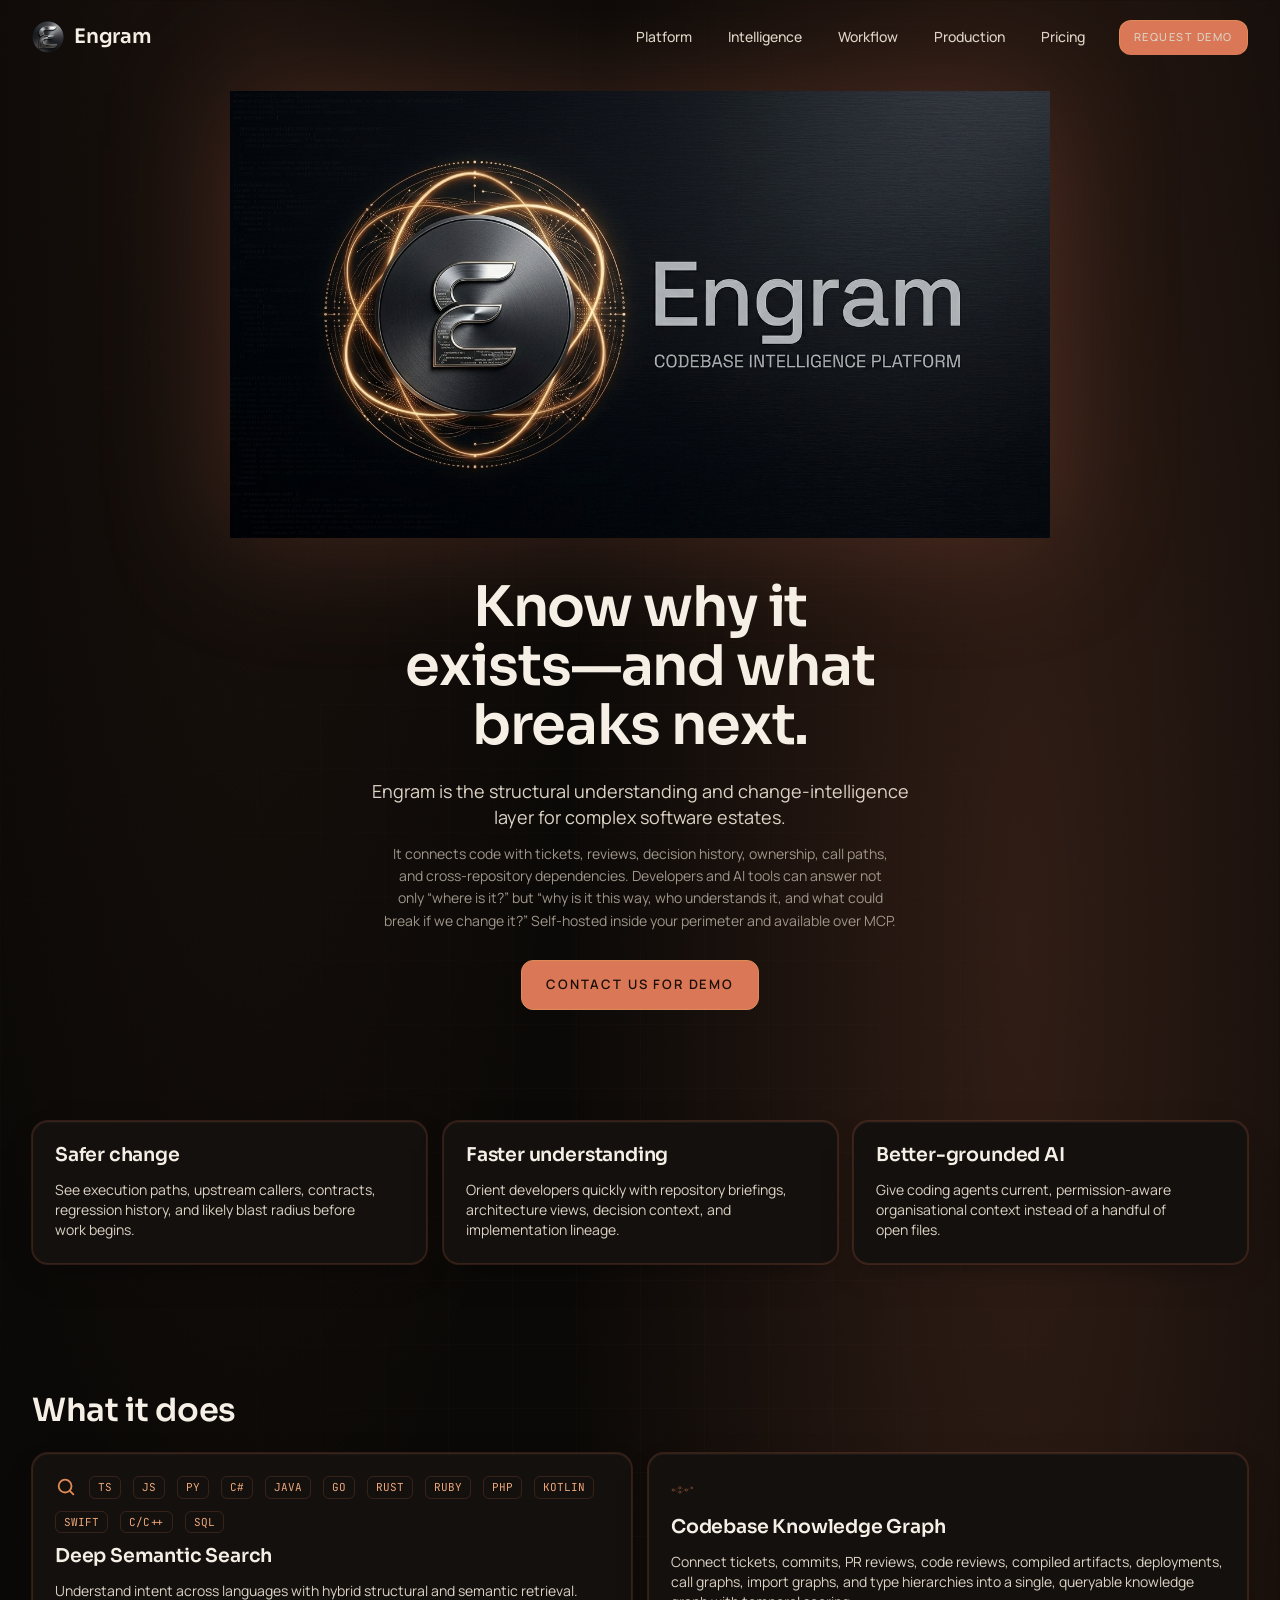
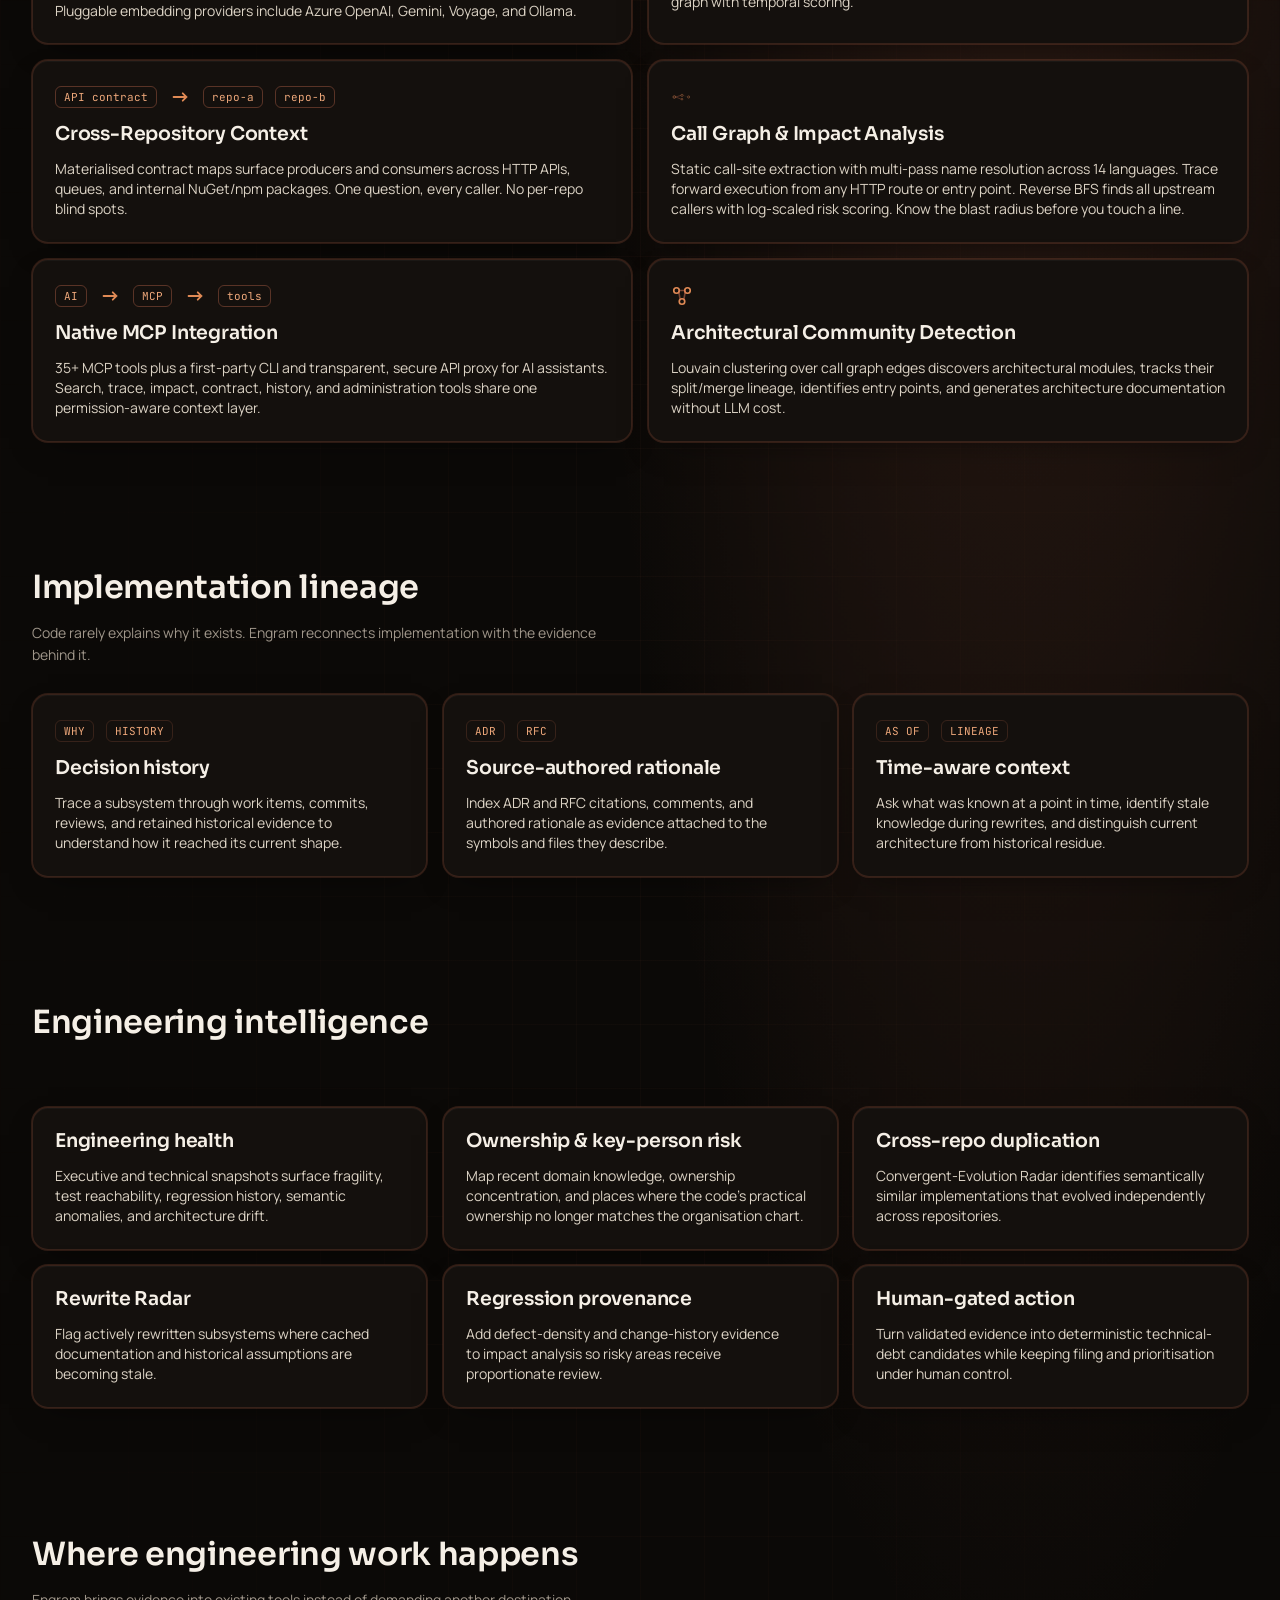
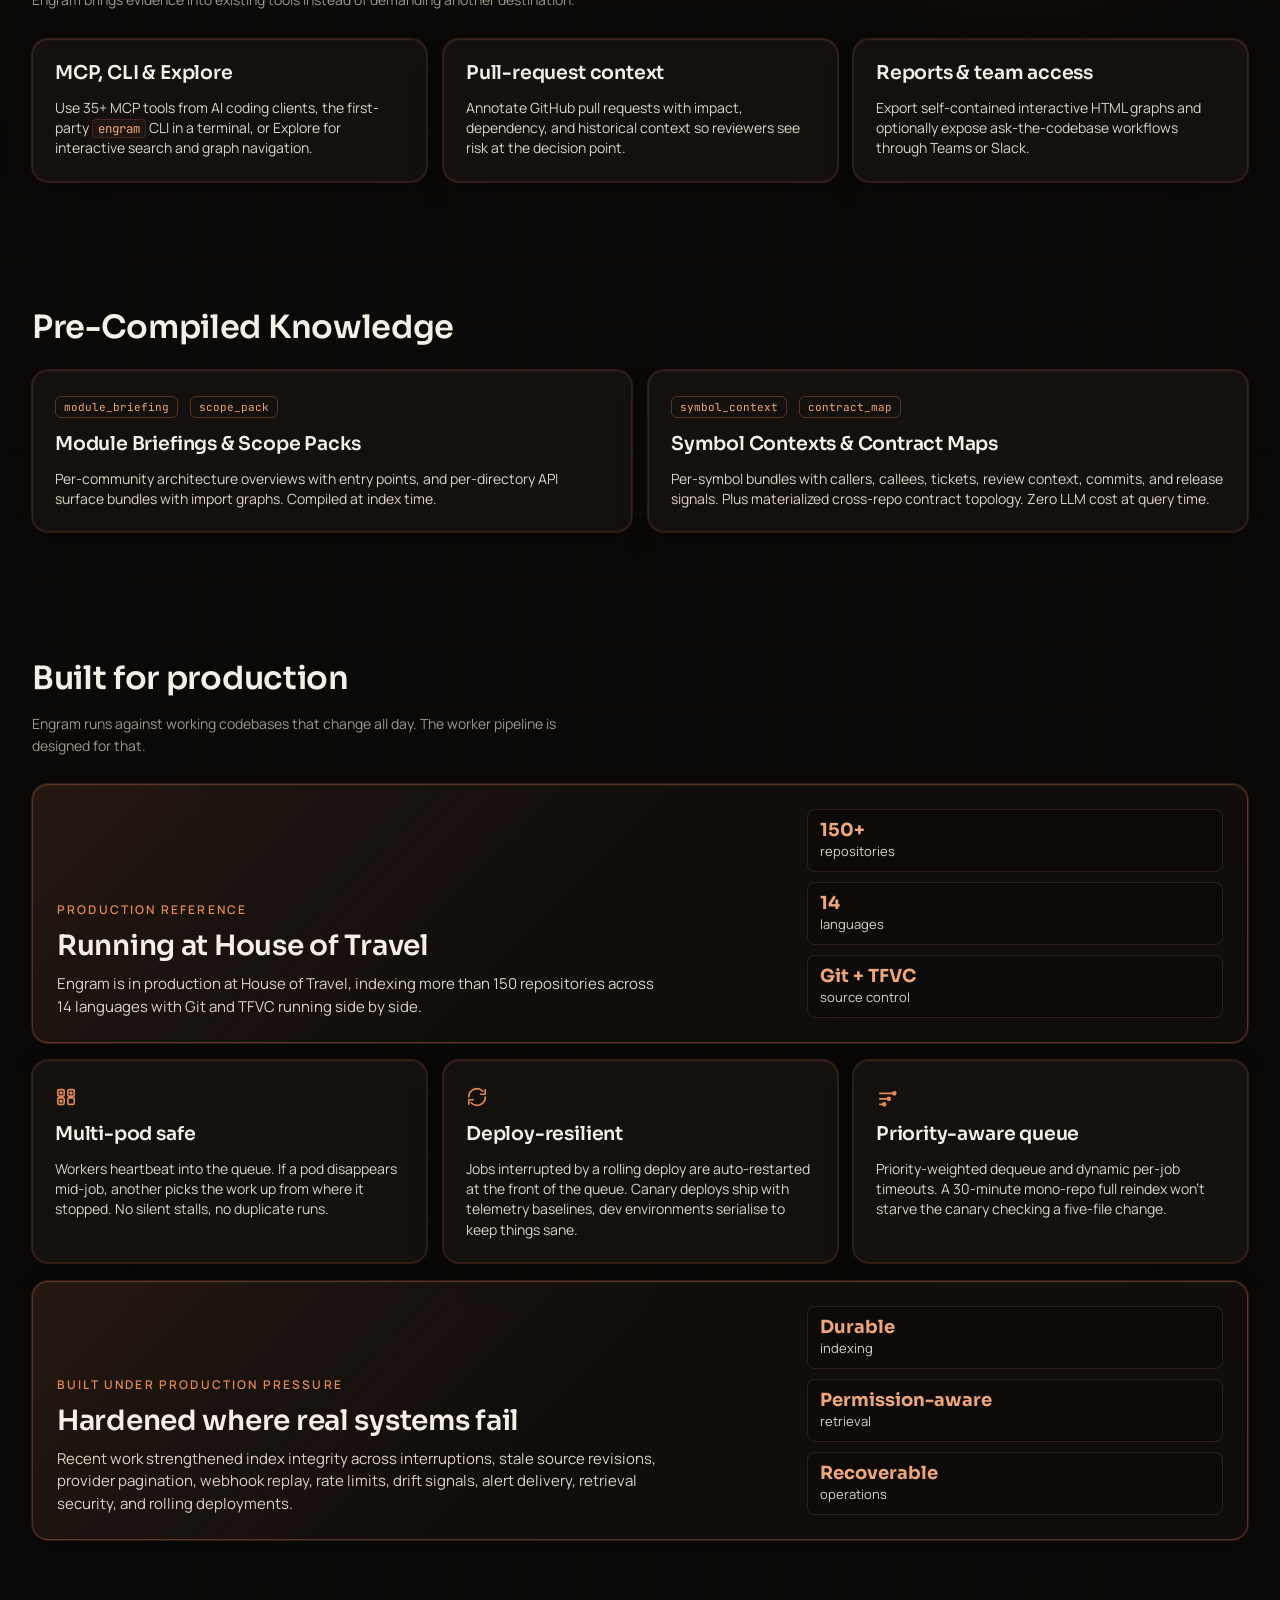
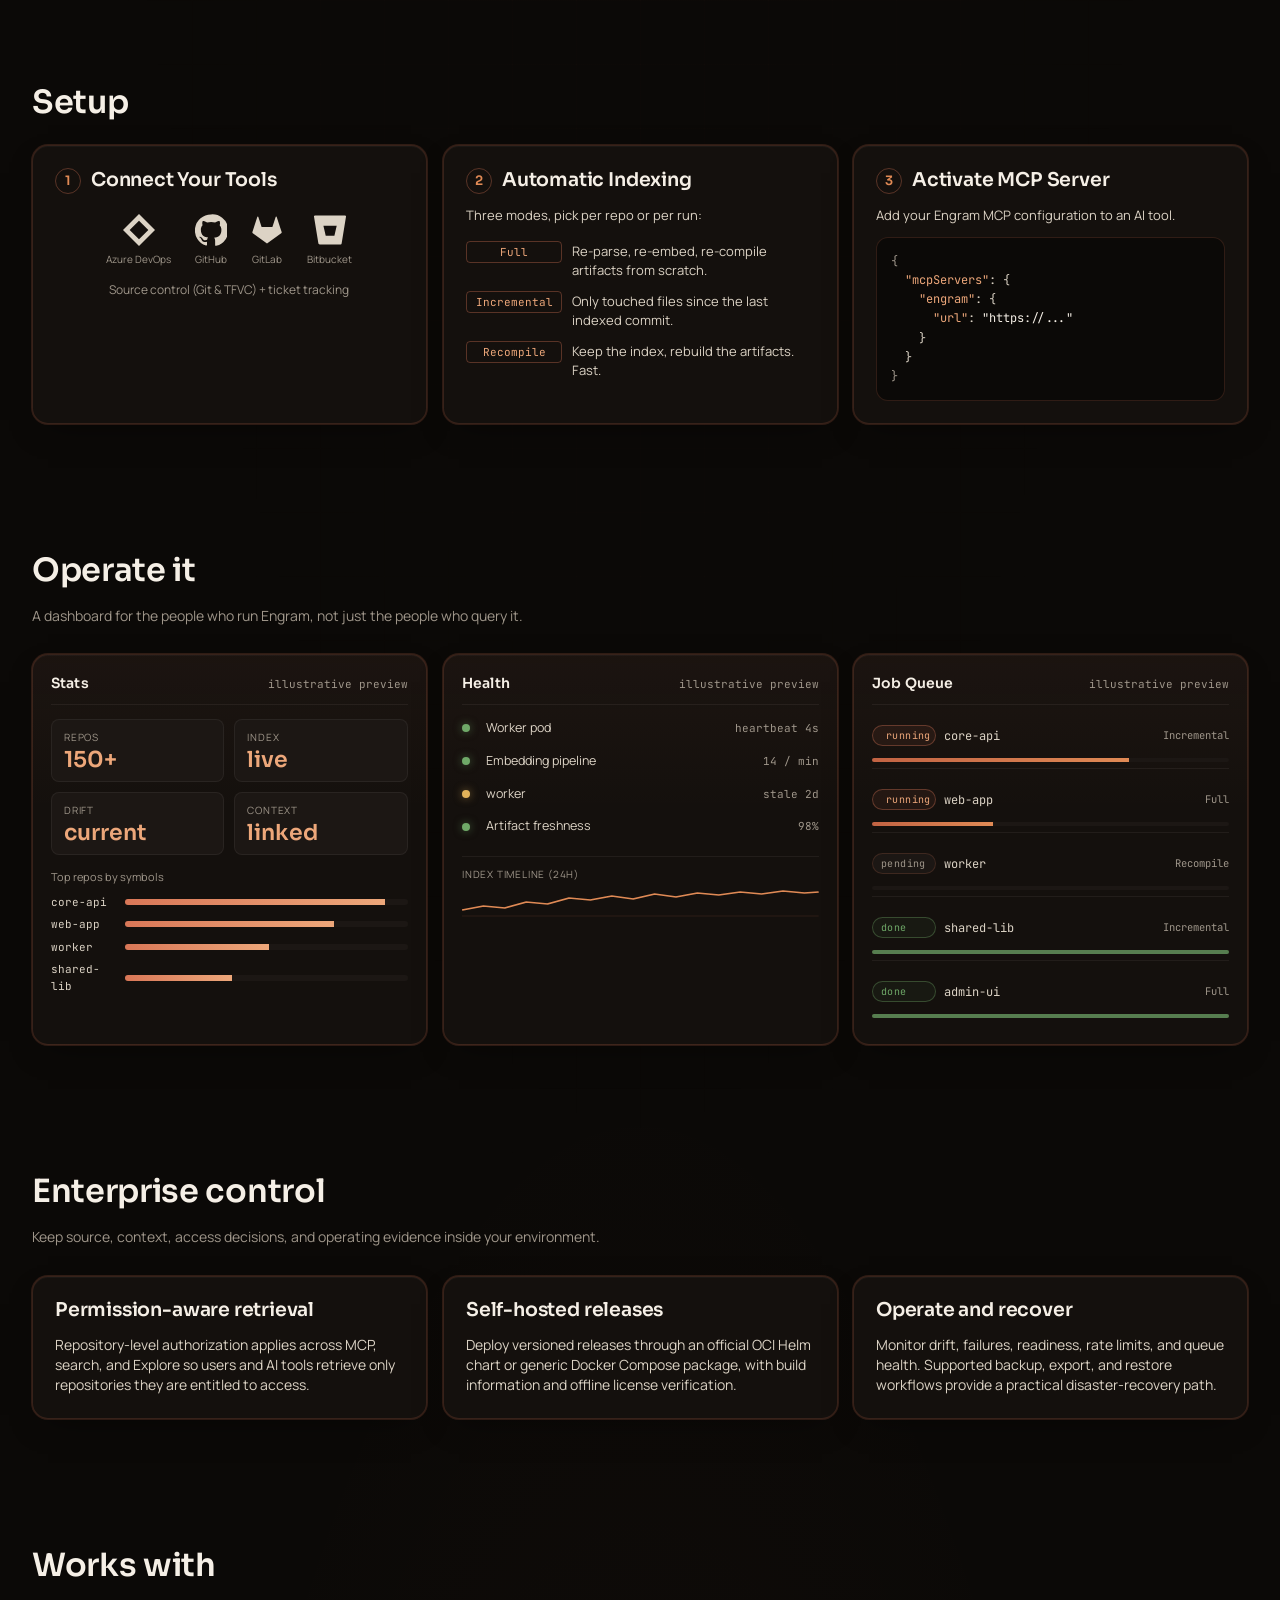
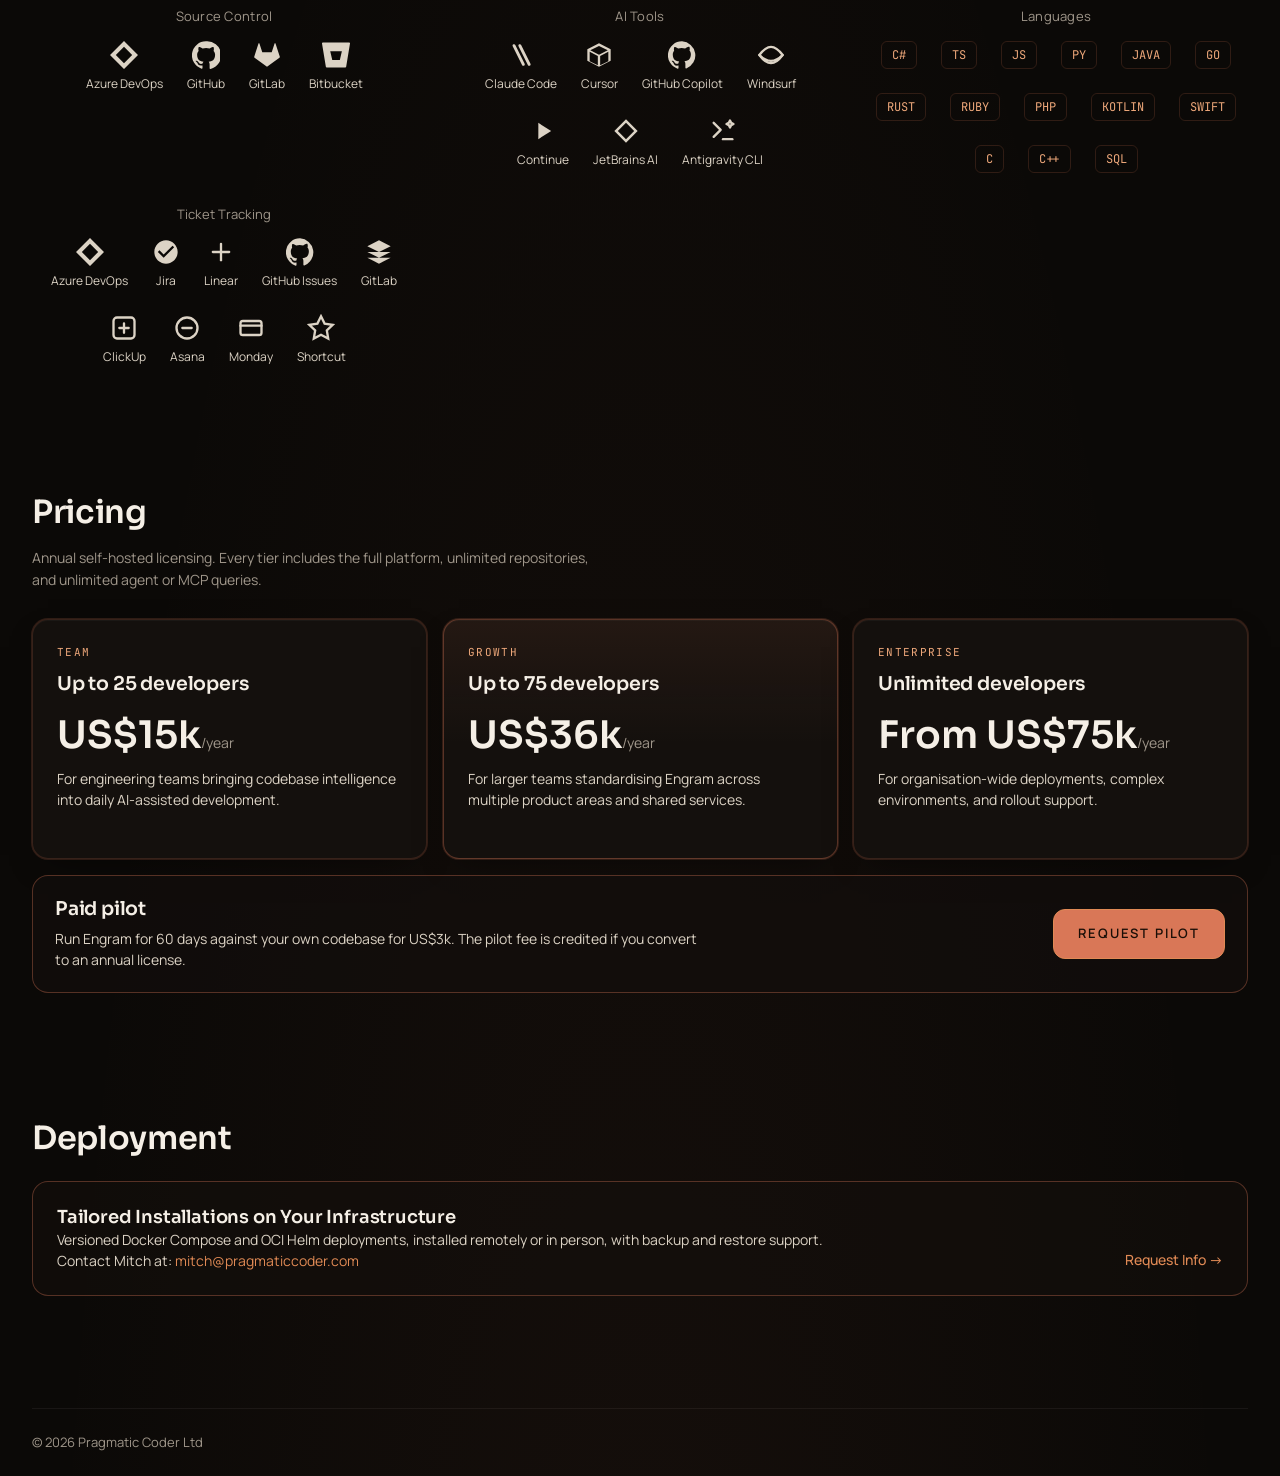
==== index.html @ e073bd6c "feat: refresh Engram positioning and capabilities" ====
<!doctype html>
<html lang="en">
<head>
<meta charset="utf-8"/>
<meta name="viewport" content="width=device-width,initial-scale=1"/>
<title>Engram: Codebase Intelligence Platform</title>
<meta name="description" content="Codebase intelligence and change intelligence for complex software estates. Trace execution, map cross-repo dependencies, recover decision context, and understand blast radius before code changes. Self-hosted and available to AI tools over MCP."/>
<meta name="theme-color" content="#0B0907"/>
<link rel="canonical" href="https://engram.pragmaticcoder.com/"/>
<link rel="icon" type="image/png" href="assets/logo-mark.png"/>
<link rel="apple-touch-icon" href="assets/logo-mark.png"/>

<!-- Open Graph -->
<meta property="og:type" content="website"/>
<meta property="og:url" content="https://engram.pragmaticcoder.com/"/>
<meta property="og:title" content="Engram: Codebase Intelligence Platform"/>
<meta property="og:description" content="Structural understanding and change intelligence across code, tickets, reviews, decisions, ownership, and dependencies. Self-hosted and available to AI tools over MCP."/>
<meta property="og:image" content="assets/og-image.png"/>
<meta property="og:image:width" content="1200"/>
<meta property="og:image:height" content="630"/>

<!-- Twitter -->
<meta name="twitter:card" content="summary_large_image"/>
<meta name="twitter:title" content="Engram: Codebase Intelligence Platform"/>
<meta name="twitter:description" content="Know why software exists—and what could break when it changes. Self-hosted codebase and change intelligence via MCP."/>
<meta name="twitter:image" content="assets/og-image.png"/>

<!-- Fonts -->
<link rel="preconnect" href="https://fonts.googleapis.com"/>
<link rel="preconnect" href="https://fonts.gstatic.com" crossorigin/>
<link href="https://fonts.googleapis.com/css2?family=Sora:wght@400;500;600;700&family=Manrope:wght@400;500;600;700&family=JetBrains+Mono:wght@400;500&display=swap" rel="stylesheet"/>

<link rel="stylesheet" href="styles.css"/>

<!-- Structured data -->
<script type="application/ld+json">
{
  "@context": "https://schema.org",
  "@type": "SoftwareApplication",
  "name": "Engram",
  "applicationCategory": "DeveloperApplication",
  "operatingSystem": "Cross-platform",
  "description": "Codebase intelligence and change intelligence for complex software estates. Connects code with tickets, reviews, decisions, ownership, and dependencies so teams can understand why software exists and what could break when it changes.",
  "url": "https://engram.pragmaticcoder.com/",
  "publisher": {
    "@type": "Organization",
    "name": "Pragmatic Coder Ltd",
    "email": "mitch@pragmaticcoder.com"
  },
  "offers": {
    "@type": "AggregateOffer",
    "priceCurrency": "USD",
    "lowPrice": "15000",
    "highPrice": "75000",
    "offerCount": "3",
    "availability": "https://schema.org/InStock"
  }
}
</script>
</head>
<body>

<a href="#main" class="skip">Skip to main content</a>

<div class="page">
  <div class="bg-atmos" aria-hidden="true"></div>

  <div class="container">

    <!-- ── Nav ─────────────────────────────────────────────────────── -->
    <header>
      <nav class="nav" aria-label="Primary">
        <a href="/" class="nav-logo" aria-label="Engram home">
          <img src="assets/logo-mark.png" alt=""/>
          <span>Engram</span>
        </a>
        <button class="nav-toggle" type="button" aria-label="Toggle navigation" aria-expanded="false" aria-controls="nav-links">
          <svg width="20" height="20" viewBox="0 0 24 24" fill="none" stroke="currentColor" stroke-width="2" stroke-linecap="round"><line x1="3" y1="6" x2="21" y2="6"/><line x1="3" y1="12" x2="21" y2="12"/><line x1="3" y1="18" x2="21" y2="18"/></svg>
        </button>
        <div class="nav-links" id="nav-links">
          <a href="#features">Platform</a>
          <a href="#intelligence">Intelligence</a>
          <a href="#workflow">Workflow</a>
          <a href="#reliability">Production</a>
          <a href="#pricing">Pricing</a>
          <a href="demo.html" class="btn btn-primary" style="padding:8px 14px;font-size:11px;">Request demo</a>
        </div>
      </nav>
    </header>

    <main id="main">

      <!-- ── Hero ──────────────────────────────────────────────────── -->
      <section class="hero hero-stacked">
        <figure class="hero-lockup reveal" aria-label="Engram: Codebase Intelligence Platform">
          <img src="assets/logo-hero.png" alt="Engram: Codebase Intelligence Platform"/>
        </figure>
        <div class="hero-copy reveal">
          <h1>Know why it exists—and what breaks next.</h1>
          <p class="hero-lede">Engram is the structural understanding and change-intelligence layer for complex software estates.</p>
          <p class="hero-sub">It connects code with tickets, reviews, decision history, ownership, call paths, and cross-repository dependencies. Developers and AI tools can answer not only “where is it?” but “why is it this way, who understands it, and what could break if we change it?” Self-hosted inside your perimeter and available over MCP.</p>
          <div class="hero-actions">
            <a class="btn btn-primary" href="demo.html">Contact us for demo</a>
          </div>
        </div>
      </section>

      <section class="section section-tight" aria-label="Engram outcomes">
        <div class="grid-3">
          <article class="card reveal"><h3>Safer change</h3><p>See execution paths, upstream callers, contracts, regression history, and likely blast radius before work begins.</p></article>
          <article class="card reveal"><h3>Faster understanding</h3><p>Orient developers quickly with repository briefings, architecture views, decision context, and implementation lineage.</p></article>
          <article class="card reveal"><h3>Better-grounded AI</h3><p>Give coding agents current, permission-aware organisational context instead of a handful of open files.</p></article>
        </div>
      </section>

      <!-- ── Features ──────────────────────────────────────────────── -->
      <section class="section" id="features" aria-labelledby="features-h">
        <h2 id="features-h" class="section-h reveal">What it does</h2>
        <div class="grid-2">

          <article class="card reveal">
            <div class="card-icons" aria-hidden="true">
              <svg viewBox="0 0 24 24" fill="none" stroke="currentColor" stroke-width="2" stroke-linecap="round" stroke-linejoin="round" aria-hidden="true"><circle cx="11" cy="11" r="7"/><path d="m20 20-3.5-3.5"/></svg>
              <span class="tag">TS</span><span class="tag">JS</span><span class="tag">PY</span><span class="tag">C#</span><span class="tag">JAVA</span><span class="tag">GO</span><span class="tag">RUST</span><span class="tag">RUBY</span><span class="tag">PHP</span><span class="tag">KOTLIN</span><span class="tag">SWIFT</span><span class="tag">C/C++</span><span class="tag">SQL</span>
            </div>
            <h3>Deep Semantic Search</h3>
            <p>Understand intent across languages with hybrid structural and semantic retrieval. Pluggable embedding providers include Azure OpenAI, Gemini, Voyage, and Ollama.</p>
          </article>

          <article class="card reveal">
            <div class="card-icons" aria-hidden="true">
              <svg viewBox="0 0 80 28" fill="none" width="80" height="28">
                <circle cx="8" cy="14" r="4" stroke="currentColor" stroke-width="1.4"/>
                <circle cx="32" cy="6" r="4" stroke="currentColor" stroke-width="1.4"/>
                <circle cx="32" cy="22" r="4" stroke="currentColor" stroke-width="1.4"/>
                <circle cx="56" cy="14" r="4" stroke="currentColor" stroke-width="1.4"/>
                <circle cx="76" cy="6" r="3" stroke="currentColor" stroke-width="1.4"/>
                <line x1="12" y1="14" x2="28" y2="6" stroke="rgba(217,119,87,0.5)"/>
                <line x1="12" y1="14" x2="28" y2="22" stroke="rgba(217,119,87,0.5)"/>
                <line x1="36" y1="6" x2="52" y2="14" stroke="rgba(217,119,87,0.5)"/>
                <line x1="36" y1="22" x2="52" y2="14" stroke="rgba(217,119,87,0.5)"/>
                <line x1="60" y1="14" x2="73" y2="6" stroke="rgba(217,119,87,0.5)"/>
              </svg>
            </div>
            <h3>Codebase Knowledge Graph</h3>
            <p>Connect tickets, commits, PR reviews, code reviews, compiled artifacts, deployments, call graphs, import graphs, and type hierarchies into a single, queryable knowledge graph with temporal scoring.</p>
          </article>

          <article class="card reveal">
            <div class="card-icons" aria-hidden="true">
              <span class="tag" style="border-color: var(--line-firm);">API contract</span>
              <svg viewBox="0 0 24 24" width="16" height="16" fill="none" stroke="currentColor" stroke-width="2" stroke-linecap="round"><path d="M5 12h14m-4-4 4 4-4 4"/></svg>
              <span class="tag" style="border-color: var(--line-firm);">repo-a</span>
              <span class="tag" style="border-color: var(--line-firm);">repo-b</span>
            </div>
            <h3>Cross-Repository Context</h3>
            <p>Materialised contract maps surface producers and consumers across HTTP APIs, queues, and internal NuGet/npm packages. One question, every caller. No per-repo blind spots.</p>
          </article>

          <article class="card reveal">
            <div class="card-icons" aria-hidden="true">
              <svg viewBox="0 0 80 28" fill="none" width="80" height="28">
                <circle cx="12" cy="14" r="5" stroke="currentColor" stroke-width="1.4" fill="rgba(217,119,87,0.15)"/>
                <circle cx="40" cy="8" r="4" stroke="currentColor" stroke-width="1.4"/>
                <circle cx="40" cy="22" r="3" stroke="currentColor" stroke-width="1.4"/>
                <circle cx="64" cy="14" r="4" stroke="currentColor" stroke-width="1.4"/>
                <line x1="17" y1="14" x2="36" y2="8" stroke="rgba(217,119,87,0.7)" stroke-width="1.6"/>
                <line x1="17" y1="14" x2="37" y2="22" stroke="rgba(217,119,87,0.7)" stroke-width="1.6"/>
                <line x1="44" y1="8" x2="60" y2="14" stroke="rgba(217,119,87,0.3)"/>
              </svg>
            </div>
            <h3>Call Graph &amp; Impact Analysis</h3>
            <p>Static call-site extraction with multi-pass name resolution across 14 languages. Trace forward execution from any HTTP route or entry point. Reverse BFS finds all upstream callers with log-scaled risk scoring. Know the blast radius before you touch a line.</p>
          </article>

          <article class="card reveal">
            <div class="card-icons" aria-hidden="true">
              <span class="tag" style="border-color: var(--line-firm);">AI</span>
              <svg viewBox="0 0 24 24" width="16" height="16" fill="none" stroke="currentColor" stroke-width="2" stroke-linecap="round"><path d="M5 12h14m-4-4 4 4-4 4"/></svg>
              <span class="tag" style="border-color: var(--line-firm);">MCP</span>
              <svg viewBox="0 0 24 24" width="16" height="16" fill="none" stroke="currentColor" stroke-width="2" stroke-linecap="round"><path d="M5 12h14m-4-4 4 4-4 4"/></svg>
              <span class="tag" style="border-color: var(--line-firm);">tools</span>
            </div>
            <h3>Native MCP Integration</h3>
            <p>35+ MCP tools plus a first-party CLI and transparent, secure API proxy for AI assistants. Search, trace, impact, contract, history, and administration tools share one permission-aware context layer.</p>
          </article>

          <article class="card reveal">
            <div class="card-icons" aria-hidden="true">
              <svg viewBox="0 0 24 24" fill="none" stroke="currentColor" stroke-width="1.8" stroke-linecap="round" stroke-linejoin="round" aria-hidden="true"><circle cx="6" cy="6" r="3"/><circle cx="18" cy="6" r="3"/><circle cx="12" cy="18" r="3"/><line x1="8.5" y1="7.5" x2="10" y2="16" stroke="rgba(217,119,87,0.5)"/><line x1="15.5" y1="7.5" x2="14" y2="16" stroke="rgba(217,119,87,0.5)"/><line x1="9" y1="6" x2="15" y2="6" stroke="rgba(217,119,87,0.5)"/></svg>
            </div>
            <h3>Architectural Community Detection</h3>
            <p>Louvain clustering over call graph edges discovers architectural modules, tracks their split/merge lineage, identifies entry points, and generates architecture documentation without LLM cost.</p>
          </article>

        </div>
      </section>

      <!-- ── Implementation lineage ─────────────────────────────────── -->
      <section class="section" id="lineage" aria-labelledby="lineage-h">
        <h2 id="lineage-h" class="section-h reveal">Implementation lineage</h2>
        <p class="section-sub reveal">Code rarely explains why it exists. Engram reconnects implementation with the evidence behind it.</p>
        <div class="grid-3">
          <article class="card reveal">
            <div class="card-icons" aria-hidden="true"><span class="tag">WHY</span><span class="tag">HISTORY</span></div>
            <h3>Decision history</h3>
            <p>Trace a subsystem through work items, commits, reviews, and retained historical evidence to understand how it reached its current shape.</p>
          </article>
          <article class="card reveal">
            <div class="card-icons" aria-hidden="true"><span class="tag">ADR</span><span class="tag">RFC</span></div>
            <h3>Source-authored rationale</h3>
            <p>Index ADR and RFC citations, comments, and authored rationale as evidence attached to the symbols and files they describe.</p>
          </article>
          <article class="card reveal">
            <div class="card-icons" aria-hidden="true"><span class="tag">AS OF</span><span class="tag">LINEAGE</span></div>
            <h3>Time-aware context</h3>
            <p>Ask what was known at a point in time, identify stale knowledge during rewrites, and distinguish current architecture from historical residue.</p>
          </article>
        </div>
      </section>

      <!-- ── Engineering intelligence ──────────────────────────────── -->
      <section class="section" id="intelligence" aria-labelledby="intelligence-h">
        <h2 id="intelligence-h" class="section-h reveal">Engineering intelligence</h2>
        <p class="section-sub reveal">Explainable signals for leaders and engineers—not another opaque code-quality score.</p>
        <div class="grid-3">
          <article class="card reveal"><h3>Engineering health</h3><p>Executive and technical snapshots surface fragility, test reachability, regression history, semantic anomalies, and architecture drift.</p></article>
          <article class="card reveal"><h3>Ownership &amp; key-person risk</h3><p>Map recent domain knowledge, ownership concentration, and places where the code's practical ownership no longer matches the organisation chart.</p></article>
          <article class="card reveal"><h3>Cross-repo duplication</h3><p>Convergent-Evolution Radar identifies semantically similar implementations that evolved independently across repositories.</p></article>
          <article class="card reveal"><h3>Rewrite Radar</h3><p>Flag actively rewritten subsystems where cached documentation and historical assumptions are becoming stale.</p></article>
          <article class="card reveal"><h3>Regression provenance</h3><p>Add defect-density and change-history evidence to impact analysis so risky areas receive proportionate review.</p></article>
          <article class="card reveal"><h3>Human-gated action</h3><p>Turn validated evidence into deterministic technical-debt candidates while keeping filing and prioritisation under human control.</p></article>
        </div>
      </section>

      <!-- ── Workflow ──────────────────────────────────────────────── -->
      <section class="section" id="workflow" aria-labelledby="workflow-h">
        <h2 id="workflow-h" class="section-h reveal">Where engineering work happens</h2>
        <p class="section-sub reveal">Engram brings evidence into existing tools instead of demanding another destination.</p>
        <div class="grid-3">
          <article class="card reveal"><h3>MCP, CLI &amp; Explore</h3><p>Use 35+ MCP tools from AI coding clients, the first-party <span class="mono-inline">engram</span> CLI in a terminal, or Explore for interactive search and graph navigation.</p></article>
          <article class="card reveal"><h3>Pull-request context</h3><p>Annotate GitHub pull requests with impact, dependency, and historical context so reviewers see risk at the decision point.</p></article>
          <article class="card reveal"><h3>Reports &amp; team access</h3><p>Export self-contained interactive HTML graphs and optionally expose ask-the-codebase workflows through Teams or Slack.</p></article>
        </div>
      </section>

      <!-- ── Knowledge Artifacts ──────────────────────────────────────── -->
      <section class="section" aria-labelledby="artifacts-h">
        <h2 id="artifacts-h" class="section-h reveal">Pre-Compiled Knowledge</h2>
        <div class="grid-2">

          <article class="card reveal">
            <div class="card-icons" aria-hidden="true">
              <span class="tag" style="border-color: var(--line-firm);">module_briefing</span>
              <span class="tag" style="border-color: var(--line-firm);">scope_pack</span>
            </div>
            <h3>Module Briefings &amp; Scope Packs</h3>
            <p>Per-community architecture overviews with entry points, and per-directory API surface bundles with import graphs. Compiled at index time.</p>
          </article>

          <article class="card reveal">
            <div class="card-icons" aria-hidden="true">
              <span class="tag" style="border-color: var(--line-firm);">symbol_context</span>
              <span class="tag" style="border-color: var(--line-firm);">contract_map</span>
            </div>
            <h3>Symbol Contexts &amp; Contract Maps</h3>
            <p>Per-symbol bundles with callers, callees, tickets, review context, commits, and release signals. Plus materialized cross-repo contract topology. Zero LLM cost at query time.</p>
          </article>

        </div>
      </section>

      <!-- ── Built for production ─────────────────────────────────────── -->
      <section class="section" id="reliability" aria-labelledby="reliability-h">
        <h2 id="reliability-h" class="section-h reveal">Built for production</h2>
        <p class="section-sub reveal">Engram runs against working codebases that change all day. The worker pipeline is designed for that.</p>
        <div class="proof-block reveal">
          <div>
            <span class="eyebrow">Production reference</span>
            <h3>Running at House of Travel</h3>
            <p>Engram is in production at House of Travel, indexing more than 150 repositories across 14 languages with Git and TFVC running side by side.</p>
          </div>
          <div class="proof-stats">
            <span><strong>150+</strong> repositories</span>
            <span><strong>14</strong> languages</span>
            <span><strong>Git + TFVC</strong> source control</span>
          </div>
        </div>
        <div class="grid-3">

          <article class="card reveal">
            <div class="card-icons" aria-hidden="true">
              <svg viewBox="0 0 24 24" fill="none" stroke="currentColor" stroke-width="1.8" stroke-linecap="round" stroke-linejoin="round"><rect x="3" y="4" width="7" height="7" rx="1.5"/><rect x="14" y="4" width="7" height="7" rx="1.5"/><rect x="3" y="13" width="7" height="7" rx="1.5"/><rect x="14" y="13" width="7" height="7" rx="1.5"/><circle cx="6.5" cy="7.5" r="1" fill="currentColor"/><circle cx="17.5" cy="7.5" r="1" fill="currentColor"/><circle cx="6.5" cy="16.5" r="1" fill="currentColor"/></svg>
            </div>
            <h3>Multi-pod safe</h3>
            <p>Workers heartbeat into the queue. If a pod disappears mid-job, another picks the work up from where it stopped. No silent stalls, no duplicate runs.</p>
          </article>

          <article class="card reveal">
            <div class="card-icons" aria-hidden="true">
              <svg viewBox="0 0 24 24" fill="none" stroke="currentColor" stroke-width="1.8" stroke-linecap="round" stroke-linejoin="round"><path d="M3 12a9 9 0 0 1 15.5-6.3"/><path d="M21 4v5h-5"/><path d="M21 12a9 9 0 0 1-15.5 6.3"/><path d="M3 20v-5h5"/></svg>
            </div>
            <h3>Deploy-resilient</h3>
            <p>Jobs interrupted by a rolling deploy are auto-restarted at the front of the queue. Canary deploys ship with telemetry baselines, dev environments serialise to keep things sane.</p>
          </article>

          <article class="card reveal">
            <div class="card-icons" aria-hidden="true">
              <svg viewBox="0 0 24 24" fill="none" stroke="currentColor" stroke-width="1.8" stroke-linecap="round" stroke-linejoin="round"><line x1="4" y1="8" x2="20" y2="8"/><line x1="4" y1="14" x2="14" y2="14"/><line x1="4" y1="20" x2="9" y2="20"/><circle cx="20" cy="8" r="1.6" fill="currentColor"/><circle cx="14" cy="14" r="1.6" fill="currentColor"/><circle cx="9" cy="20" r="1.6" fill="currentColor"/></svg>
            </div>
            <h3>Priority-aware queue</h3>
            <p>Priority-weighted dequeue and dynamic per-job timeouts. A 30-minute mono-repo full reindex won't starve the canary checking a five-file change.</p>
          </article>

        </div>
        <div class="proof-block reveal" style="margin-top:18px;">
          <div>
            <span class="eyebrow">Built under production pressure</span>
            <h3>Hardened where real systems fail</h3>
            <p>Recent work strengthened index integrity across interruptions, stale source revisions, provider pagination, webhook replay, rate limits, drift signals, alert delivery, retrieval security, and rolling deployments.</p>
          </div>
          <div class="proof-stats">
            <span><strong>Durable</strong> indexing</span>
            <span><strong>Permission-aware</strong> retrieval</span>
            <span><strong>Recoverable</strong> operations</span>
          </div>
        </div>
      </section>

      <!-- ── Setup ─────────────────────────────────────────────────── -->
      <section class="section" id="setup" aria-labelledby="setup-h">
        <h2 id="setup-h" class="section-h reveal">Setup</h2>
        <div class="grid-3">

          <article class="card reveal">
            <div class="step-head"><span class="step-num">1</span><h3>Connect Your Tools</h3></div>
            <div style="display:flex;flex-direction:column;align-items:center;gap:14px;padding:8px 0;">
              <div style="display:flex;gap:24px;align-items:center;flex-wrap:wrap;justify-content:center;">
                <div style="display:flex;flex-direction:column;align-items:center;gap:6px;">
                  <svg viewBox="0 0 24 24" width="32" height="32" fill="currentColor" aria-hidden="true" style="color:var(--fg-1)"><path d="M0 12 12 0l12 12-12 12L0 12zm12-7L5 12l7 7 7-7-7-7z"/></svg>
                  <span style="font-size:10px;color:var(--fg-2);">Azure DevOps</span>
                </div>
                <div style="display:flex;flex-direction:column;align-items:center;gap:6px;">
                  <svg viewBox="0 0 24 24" width="32" height="32" fill="currentColor" aria-hidden="true" style="color:var(--fg-1)"><path d="M12 .3a12 12 0 0 0-3.8 23.4c.6.1.8-.3.8-.6v-2.2c-3.3.7-4-1.4-4-1.4-.6-1.4-1.4-1.8-1.4-1.8-1.1-.7.1-.7.1-.7 1.2.1 1.9 1.3 1.9 1.3 1 1.9 2.8 1.3 3.5 1 .1-.8.4-1.3.8-1.6-2.7-.3-5.5-1.3-5.5-6 0-1.3.5-2.4 1.3-3.2-.1-.4-.6-1.6.1-3.3 0 0 1-.3 3.3 1.2a11.5 11.5 0 0 1 6 0c2.3-1.5 3.3-1.2 3.3-1.2.7 1.7.2 2.9.1 3.3.8.8 1.3 2 1.3 3.3 0 4.7-2.8 5.7-5.5 6 .4.4.8 1.1.8 2.2v3.3c0 .3.2.7.8.6A12 12 0 0 0 12 .3"/></svg>
                  <span style="font-size:10px;color:var(--fg-2);">GitHub</span>
                </div>
                <div style="display:flex;flex-direction:column;align-items:center;gap:6px;">
                  <svg viewBox="0 0 24 24" width="32" height="32" fill="currentColor" aria-hidden="true" style="color:var(--fg-1)"><path d="M22.65 14.39L12 22.13 1.35 14.39a.84.84 0 0 1-.3-.94l1.22-3.78 2.44-7.51A.42.42 0 0 1 4.82 2a.43.43 0 0 1 .58 0 .42.42 0 0 1 .11.18l2.44 7.49h8.1l2.44-7.51A.42.42 0 0 1 18.6 2a.43.43 0 0 1 .58 0 .42.42 0 0 1 .11.18l2.44 7.51L23 13.45a.84.84 0 0 1-.35.94z"/></svg>
                  <span style="font-size:10px;color:var(--fg-2);">GitLab</span>
                </div>
                <div style="display:flex;flex-direction:column;align-items:center;gap:6px;">
                  <svg viewBox="0 0 24 24" width="32" height="32" fill="currentColor" aria-hidden="true" style="color:var(--fg-1)"><path d="M.778 1.213a.768.768 0 0 0-.768.892l3.263 19.81c.084.5.515.868 1.022.873H19.95a.772.772 0 0 0 .77-.646L23.99 2.104a.768.768 0 0 0-.768-.891H.778zm14.52 15.085H8.79L7.06 8.775h9.97l-1.732 7.523z"/></svg>
                  <span style="font-size:10px;color:var(--fg-2);">Bitbucket</span>
                </div>
              </div>
              <span style="font-size:12px;color:var(--fg-2);">Source control (Git &amp; TFVC) + ticket tracking</span>
            </div>
          </article>

          <article class="card reveal">
            <div class="step-head"><span class="step-num">2</span><h3>Automatic Indexing</h3></div>
            <p style="font-size:13px;">Three modes, pick per repo or per run:</p>
            <ul class="reindex-modes">
              <li><span class="mode-tag">Full</span><span>Re-parse, re-embed, re-compile artifacts from scratch.</span></li>
              <li><span class="mode-tag">Incremental</span><span>Only touched files since the last indexed commit.</span></li>
              <li><span class="mode-tag">Recompile</span><span>Keep the index, rebuild the artifacts. Fast.</span></li>
            </ul>
          </article>

          <article class="card reveal">
            <div class="step-head"><span class="step-num">3</span><h3>Activate MCP Server</h3></div>
            <p style="font-size:13px;">Add your Engram MCP configuration to an AI tool.</p>
            <pre><span style="color:var(--fg-2);">{</span>
  <span style="color:var(--copper-200);">"mcpServers"</span>: {
    <span style="color:var(--copper-200);">"engram"</span>: {
      <span style="color:var(--copper-200);">"url"</span>: <span style="color:var(--fg-0);">"https://..."</span>
    }
  }
<span style="color:var(--fg-2);">}</span></pre>
          </article>

        </div>
      </section>

      <!-- ── Operate it ─────────────────────────────────────────────── -->
      <section class="section" id="operate" aria-labelledby="operate-h">
        <h2 id="operate-h" class="section-h reveal">Operate it</h2>
        <p class="section-sub reveal">A dashboard for the people who run Engram, not just the people who query it.</p>

        <div class="ops-grid">

          <article class="ops-panel reveal" aria-label="Stats panel preview">
            <header class="ops-panel-head">
              <span class="ops-panel-title">Stats</span>
              <span class="ops-panel-meta">illustrative preview</span>
            </header>
            <div class="ops-stat-grid">
              <div class="ops-stat"><span class="ops-stat-label">Repos</span><span class="ops-stat-value">150+</span></div>
              <div class="ops-stat"><span class="ops-stat-label">Index</span><span class="ops-stat-value">live</span></div>
              <div class="ops-stat"><span class="ops-stat-label">Drift</span><span class="ops-stat-value">current</span></div>
              <div class="ops-stat"><span class="ops-stat-label">Context</span><span class="ops-stat-value">linked</span></div>
            </div>
            <div class="ops-bar-group" aria-hidden="true">
              <div class="ops-bar-label">Top repos by symbols</div>
              <div class="ops-bar-row"><span>core-api</span><span class="ops-bar"><span style="width:92%"></span></span></div>
              <div class="ops-bar-row"><span>web-app</span><span class="ops-bar"><span style="width:74%"></span></span></div>
              <div class="ops-bar-row"><span>worker</span><span class="ops-bar"><span style="width:51%"></span></span></div>
              <div class="ops-bar-row"><span>shared-lib</span><span class="ops-bar"><span style="width:38%"></span></span></div>
            </div>
          </article>

          <article class="ops-panel reveal" aria-label="Health panel preview">
            <header class="ops-panel-head">
              <span class="ops-panel-title">Health</span>
              <span class="ops-panel-meta">illustrative preview</span>
            </header>
            <div class="ops-health-row">
              <span class="ops-health-dot ok" aria-hidden="true"></span>
              <span class="ops-health-name">Worker pod</span>
              <span class="ops-health-val">heartbeat 4s</span>
            </div>
            <div class="ops-health-row">
              <span class="ops-health-dot ok" aria-hidden="true"></span>
              <span class="ops-health-name">Embedding pipeline</span>
              <span class="ops-health-val">14 / min</span>
            </div>
            <div class="ops-health-row">
              <span class="ops-health-dot warn" aria-hidden="true"></span>
              <span class="ops-health-name">worker</span>
              <span class="ops-health-val">stale 2d</span>
            </div>
            <div class="ops-health-row">
              <span class="ops-health-dot ok" aria-hidden="true"></span>
              <span class="ops-health-name">Artifact freshness</span>
              <span class="ops-health-val">98%</span>
            </div>
            <div class="ops-timeline" aria-hidden="true">
              <span class="ops-timeline-label">Index timeline (24h)</span>
              <svg viewBox="0 0 200 32" preserveAspectRatio="none" width="100%" height="32">
                <polyline fill="none" stroke="var(--copper-300)" stroke-width="1.4"
                  points="0,22 12,18 24,20 36,14 48,16 60,10 72,12 84,8 96,11 108,6 120,9 132,5 144,7 156,4 168,6 180,3 192,5 200,4"/>
                <line x1="0" y1="28" x2="200" y2="28" stroke="var(--line-soft)" stroke-width="0.5"/>
              </svg>
            </div>
          </article>

          <article class="ops-panel reveal" aria-label="Job Queue panel preview">
            <header class="ops-panel-head">
              <span class="ops-panel-title">Job Queue</span>
              <span class="ops-panel-meta">illustrative preview</span>
            </header>
            <div class="ops-queue-row">
              <span class="ops-pill running"><span class="ops-pill-dot" aria-hidden="true"></span>running</span>
              <span class="ops-queue-repo">core-api</span>
              <span class="ops-queue-mode">Incremental</span>
              <span class="ops-queue-prog"><span style="width:72%"></span></span>
            </div>
            <div class="ops-queue-row">
              <span class="ops-pill running"><span class="ops-pill-dot" aria-hidden="true"></span>running</span>
              <span class="ops-queue-repo">web-app</span>
              <span class="ops-queue-mode">Full</span>
              <span class="ops-queue-prog"><span style="width:34%"></span></span>
            </div>
            <div class="ops-queue-row">
              <span class="ops-pill pending">pending</span>
              <span class="ops-queue-repo">worker</span>
              <span class="ops-queue-mode">Recompile</span>
              <span class="ops-queue-prog"><span style="width:0%"></span></span>
            </div>
            <div class="ops-queue-row">
              <span class="ops-pill done">done</span>
              <span class="ops-queue-repo">shared-lib</span>
              <span class="ops-queue-mode">Incremental</span>
              <span class="ops-queue-prog done"><span style="width:100%"></span></span>
            </div>
            <div class="ops-queue-row">
              <span class="ops-pill done">done</span>
              <span class="ops-queue-repo">admin-ui</span>
              <span class="ops-queue-mode">Full</span>
              <span class="ops-queue-prog done"><span style="width:100%"></span></span>
            </div>
          </article>

        </div>
      </section>

      <!-- ── Enterprise control ────────────────────────────────────── -->
      <section class="section" id="enterprise" aria-labelledby="enterprise-h">
        <h2 id="enterprise-h" class="section-h reveal">Enterprise control</h2>
        <p class="section-sub reveal">Keep source, context, access decisions, and operating evidence inside your environment.</p>
        <div class="grid-3">
          <article class="card reveal">
            <h3>Permission-aware retrieval</h3>
            <p>Repository-level authorization applies across MCP, search, and Explore so users and AI tools retrieve only repositories they are entitled to access.</p>
          </article>
          <article class="card reveal">
            <h3>Self-hosted releases</h3>
            <p>Deploy versioned releases through an official OCI Helm chart or generic Docker Compose package, with build information and offline license verification.</p>
          </article>
          <article class="card reveal">
            <h3>Operate and recover</h3>
            <p>Monitor drift, failures, readiness, rate limits, and queue health. Supported backup, export, and restore workflows provide a practical disaster-recovery path.</p>
          </article>
        </div>
      </section>

      <!-- ── Works with ─────────────────────────────────────────────── -->
      <section class="section" aria-labelledby="works-h">
        <h2 id="works-h" class="section-h reveal">Works with</h2>
        <div class="works-grid reveal">
          <div class="works-col">
            <span class="works-label">Source Control</span>
            <div class="works-row">
              <div class="product">
                <svg viewBox="0 0 24 24" fill="currentColor" aria-hidden="true"><path d="M0 12 12 0l12 12-12 12L0 12zm12-7L5 12l7 7 7-7-7-7z"/></svg>
                <span>Azure DevOps</span>
              </div>
              <div class="product">
                <svg viewBox="0 0 24 24" fill="currentColor" aria-hidden="true"><path d="M12 .3a12 12 0 0 0-3.8 23.4c.6.1.8-.3.8-.6v-2.2c-3.3.7-4-1.4-4-1.4-.6-1.4-1.4-1.8-1.4-1.8-1.1-.7.1-.7.1-.7 1.2.1 1.9 1.3 1.9 1.3 1 1.9 2.8 1.3 3.5 1 .1-.8.4-1.3.8-1.6-2.7-.3-5.5-1.3-5.5-6 0-1.3.5-2.4 1.3-3.2-.1-.4-.6-1.6.1-3.3 0 0 1-.3 3.3 1.2a11.5 11.5 0 0 1 6 0c2.3-1.5 3.3-1.2 3.3-1.2.7 1.7.2 2.9.1 3.3.8.8 1.3 2 1.3 3.3 0 4.7-2.8 5.7-5.5 6 .4.4.8 1.1.8 2.2v3.3c0 .3.2.7.8.6A12 12 0 0 0 12 .3"/></svg>
                <span>GitHub</span>
              </div>
              <div class="product">
                <svg viewBox="0 0 24 24" fill="currentColor" aria-hidden="true"><path d="M22.65 14.39L12 22.13 1.35 14.39a.84.84 0 0 1-.3-.94l1.22-3.78 2.44-7.51A.42.42 0 0 1 4.82 2a.43.43 0 0 1 .58 0 .42.42 0 0 1 .11.18l2.44 7.49h8.1l2.44-7.51A.42.42 0 0 1 18.6 2a.43.43 0 0 1 .58 0 .42.42 0 0 1 .11.18l2.44 7.51L23 13.45a.84.84 0 0 1-.35.94z"/></svg>
                <span>GitLab</span>
              </div>
              <div class="product">
                <svg viewBox="0 0 24 24" fill="currentColor" aria-hidden="true"><path d="M.778 1.213a.768.768 0 0 0-.768.892l3.263 19.81c.084.5.515.868 1.022.873H19.95a.772.772 0 0 0 .77-.646L23.99 2.104a.768.768 0 0 0-.768-.891H.778zm14.52 15.085H8.79L7.06 8.775h9.97l-1.732 7.523z"/></svg>
                <span>Bitbucket</span>
              </div>
            </div>
          </div>
          <div class="works-col">
            <span class="works-label">AI Tools</span>
            <div class="works-row">
              <div class="product">
                <svg viewBox="0 0 24 24" fill="none" stroke="currentColor" stroke-width="2.5" stroke-linecap="round" aria-hidden="true"><line x1="6" y1="4" x2="14" y2="20"/><line x1="11" y1="4" x2="19" y2="20"/></svg>
                <span>Claude Code</span>
              </div>
              <div class="product">
                <svg viewBox="0 0 24 24" fill="currentColor" aria-hidden="true"><path d="M12 2 2 7v10l10 5 10-5V7L12 2zm0 2.3 7.5 3.7L12 11.7 4.5 8 12 4.3zM4 9.3l7 3.5v8L4 17.3v-8zm9 11.5v-8l7-3.5v8l-7 3.5z"/></svg>
                <span>Cursor</span>
              </div>
              <div class="product">
                <svg viewBox="0 0 24 24" fill="currentColor" aria-hidden="true"><path d="M12 .3a12 12 0 0 0-3.8 23.4c.6.1.8-.3.8-.6v-2c-3.3.7-4-1.6-4-1.6-.5-1.4-1.3-1.8-1.3-1.8-1-.7.1-.7.1-.7 1.1.1 1.7 1.2 1.7 1.2 1 1.8 2.7 1.3 3.4 1 .1-.8.4-1.3.7-1.6-2.7-.3-5.5-1.3-5.5-6 0-1.3.5-2.4 1.2-3.2-.1-.3-.5-1.5.1-3.2 0 0 1-.3 3.3 1.2a11.5 11.5 0 0 1 6 0C17.3 4.7 18.3 5 18.3 5c.7 1.7.2 2.9.1 3.2.8.8 1.2 1.9 1.2 3.2 0 4.7-2.8 5.7-5.5 6 .4.4.8 1.1.8 2.2v3.3c0 .3.2.7.8.6A12 12 0 0 0 12 .3z"/></svg>
                <span>GitHub Copilot</span>
              </div>
              <div class="product">
                <svg viewBox="0 0 24 24" fill="none" stroke="currentColor" stroke-width="2" stroke-linecap="round" stroke-linejoin="round" aria-hidden="true"><path d="M2 12c3-4 6-7 10-7s7 3 10 7c-3 4-6 7-10 7S5 16 2 12z"/><path d="M2 12c3 3 7 5 10 5s7-2 10-5"/></svg>
                <span>Windsurf</span>
              </div>
              <div class="product">
                <svg viewBox="0 0 24 24" fill="currentColor" aria-hidden="true"><path d="M8 5v14l11-7z"/></svg>
                <span>Continue</span>
              </div>
              <div class="product">
                <svg viewBox="0 0 24 24" fill="currentColor" aria-hidden="true"><path d="M12 2L2 12l10 10 10-10L12 2zm0 3l7 7-7 7-7-7 7-7z"/></svg>
                <span>JetBrains AI</span>
              </div>
              <div class="product">
                <svg viewBox="0 0 24 24" fill="none" stroke="currentColor" stroke-width="2" stroke-linecap="round" stroke-linejoin="round" aria-hidden="true"><polyline points="4 17 10 11 4 5"/><line x1="12" y1="19" x2="20" y2="19"/><path d="M18 3l1 2 2 1-2 1-1 2-1-2-2-1 2-1z"/></svg>
                <span>Antigravity CLI</span>
              </div>
            </div>
          </div>
          <div class="works-col">
            <span class="works-label">Languages</span>
            <div class="works-row">
              <span class="tag" style="font-size:12px;padding:4px 10px;">C#</span>
              <span class="tag" style="font-size:12px;padding:4px 10px;">TS</span>
              <span class="tag" style="font-size:12px;padding:4px 10px;">JS</span>
              <span class="tag" style="font-size:12px;padding:4px 10px;">PY</span>
              <span class="tag" style="font-size:12px;padding:4px 10px;">JAVA</span>
              <span class="tag" style="font-size:12px;padding:4px 10px;">GO</span>
              <span class="tag" style="font-size:12px;padding:4px 10px;">RUST</span>
              <span class="tag" style="font-size:12px;padding:4px 10px;">RUBY</span>
              <span class="tag" style="font-size:12px;padding:4px 10px;">PHP</span>
              <span class="tag" style="font-size:12px;padding:4px 10px;">KOTLIN</span>
              <span class="tag" style="font-size:12px;padding:4px 10px;">SWIFT</span>
              <span class="tag" style="font-size:12px;padding:4px 10px;">C</span>
              <span class="tag" style="font-size:12px;padding:4px 10px;">C++</span>
              <span class="tag" style="font-size:12px;padding:4px 10px;">SQL</span>
            </div>
          </div>
          <div class="works-col">
            <span class="works-label">Ticket Tracking</span>
            <div class="works-row">
              <div class="product">
                <svg viewBox="0 0 24 24" fill="currentColor" aria-hidden="true"><path d="M0 12 12 0l12 12-12 12L0 12zm12-7L5 12l7 7 7-7-7-7z"/></svg>
                <span>Azure DevOps</span>
              </div>
              <div class="product">
                <svg viewBox="0 0 24 24" fill="currentColor" aria-hidden="true"><path d="M12 2C6.48 2 2 6.48 2 12s4.48 10 10 10 10-4.48 10-10S17.52 2 12 2zm-2 15l-5-5 1.41-1.41L10 14.17l7.59-7.59L19 8l-9 9z"/></svg>
                <span>Jira</span>
              </div>
              <div class="product">
                <svg viewBox="0 0 24 24" fill="none" stroke="currentColor" stroke-width="2" stroke-linecap="round" aria-hidden="true"><line x1="5" y1="12" x2="19" y2="12"/><line x1="12" y1="5" x2="12" y2="19"/></svg>
                <span>Linear</span>
              </div>
              <div class="product">
                <svg viewBox="0 0 24 24" fill="currentColor" aria-hidden="true"><path d="M12 .3a12 12 0 0 0-3.8 23.4c.6.1.8-.3.8-.6v-2c-3.3.7-4-1.6-4-1.6-.5-1.4-1.3-1.8-1.3-1.8-1-.7.1-.7.1-.7 1.1.1 1.7 1.2 1.7 1.2 1 1.8 2.7 1.3 3.4 1 .1-.8.4-1.3.7-1.6-2.7-.3-5.5-1.3-5.5-6 0-1.3.5-2.4 1.2-3.2-.1-.3-.5-1.5.1-3.2 0 0 1-.3 3.3 1.2a11.5 11.5 0 0 1 6 0C17.3 4.7 18.3 5 18.3 5c.7 1.7.2 2.9.1 3.2.8.8 1.2 1.9 1.2 3.2 0 4.7-2.8 5.7-5.5 6 .4.4.8 1.1.8 2.2v3.3c0 .3.2.7.8.6A12 12 0 0 0 12 .3z"/></svg>
                <span>GitHub Issues</span>
              </div>
              <div class="product">
                <svg viewBox="0 0 24 24" fill="currentColor" aria-hidden="true"><path d="M12 2L2 7l10 5 10-5-10-5zM2 17l10 5 10-5M2 12l10 5 10-5"/></svg>
                <span>GitLab</span>
              </div>
              <div class="product">
                <svg viewBox="0 0 24 24" fill="none" stroke="currentColor" stroke-width="2" stroke-linecap="round" aria-hidden="true"><rect x="3" y="3" width="18" height="18" rx="3"/><path d="M8 12h8M12 8v8"/></svg>
                <span>ClickUp</span>
              </div>
              <div class="product">
                <svg viewBox="0 0 24 24" fill="none" stroke="currentColor" stroke-width="2" stroke-linecap="round" aria-hidden="true"><circle cx="12" cy="12" r="9"/><path d="M8 12h8"/></svg>
                <span>Asana</span>
              </div>
              <div class="product">
                <svg viewBox="0 0 24 24" fill="none" stroke="currentColor" stroke-width="2" stroke-linecap="round" aria-hidden="true"><rect x="3" y="6" width="18" height="12" rx="2"/><path d="M3 10h18"/></svg>
                <span>Monday</span>
              </div>
              <div class="product">
                <svg viewBox="0 0 24 24" fill="none" stroke="currentColor" stroke-width="2" stroke-linecap="round" aria-hidden="true"><polygon points="12 2 15.09 8.26 22 9.27 17 14.14 18.18 21.02 12 17.77 5.82 21.02 7 14.14 2 9.27 8.91 8.26 12 2"/></svg>
                <span>Shortcut</span>
              </div>
            </div>
          </div>
        </div>
      </section>

      <!-- ── Pricing ─────────────────────────────────────────────── -->
      <section class="section" id="pricing" aria-labelledby="pricing-h">
        <h2 id="pricing-h" class="section-h reveal">Pricing</h2>
        <p class="section-sub reveal">Annual self-hosted licensing. Every tier includes the full platform, unlimited repositories, and unlimited agent or MCP queries.</p>
        <div class="pricing-grid">
          <article class="pricing-card reveal">
            <span class="pricing-kicker">Team</span>
            <h3>Up to 25 developers</h3>
            <p class="price"><span>US$15k</span>/year</p>
            <p>For engineering teams bringing codebase intelligence into daily AI-assisted development.</p>
          </article>
          <article class="pricing-card pricing-card-featured reveal">
            <span class="pricing-kicker">Growth</span>
            <h3>Up to 75 developers</h3>
            <p class="price"><span>US$36k</span>/year</p>
            <p>For larger teams standardising Engram across multiple product areas and shared services.</p>
          </article>
          <article class="pricing-card reveal">
            <span class="pricing-kicker">Enterprise</span>
            <h3>Unlimited developers</h3>
            <p class="price"><span>From US$75k</span>/year</p>
            <p>For organisation-wide deployments, complex environments, and rollout support.</p>
          </article>
        </div>
        <div class="pilot-block reveal">
          <div>
            <h3>Paid pilot</h3>
            <p>Run Engram for 60 days against your own codebase for US$3k. The pilot fee is credited if you convert to an annual license.</p>
          </div>
          <a href="demo.html" class="btn btn-primary">Request pilot</a>
        </div>
      </section>

      <!-- ── Deployment ─────────────────────────────────────────────── -->
      <section class="section" id="deployment" aria-labelledby="deploy-h">
        <h2 id="deploy-h" class="section-h reveal">Deployment</h2>
        <div class="deploy-block reveal">
          <div>
            <h3>Tailored Installations on Your Infrastructure</h3>
            <p>Versioned Docker Compose and OCI Helm deployments, installed remotely or in person, with backup and restore support.</p>
            <p>Contact Mitch at: <a href="mailto:mitch@pragmaticcoder.com">mitch@pragmaticcoder.com</a></p>
          </div>
          <a href="demo.html" class="deploy-cta">Request Info →</a>
        </div>
      </section>

    </main>

    <!-- ── Footer ──────────────────────────────────────────────────── -->
    <footer class="footer">
      <span>© 2026 Pragmatic Coder Ltd</span>
    </footer>

  </div>
</div>

<script src="main.js" defer></script>
</body>
</html>
---- styles.css ----
/* ─────────────────────────────────────────────────────────────────────────────
   Engram: production stylesheet (plain CSS)
   Tokens are inlined here (no @import of the design system file) so the site
   ships as a single CSS request.
   ───────────────────────────────────────────────────────────────────────────── */

@font-face { font-display: swap; }

:root {
  /* Brand */
  --copper-100: #F5C9A8;
  --copper-200: #EDA77A;
  --copper-300: #E08A55;
  --copper-400: #D97757;
  --copper-500: #C26343;
  --copper-700: #7A3924;
  --copper-900: #2A130C;

  /* Surface */
  --bg-0: #0B0907;
  --bg-1: #14100D;
  --bg-2: #1C1714;
  --bg-3: #251E1A;

  /* Foreground */
  --fg-0: #F5EFE6;
  --fg-1: #DCD3C5;
  --fg-2: #9F968A;
  --fg-3: #6B635A;
  --fg-onCopper: #1A0E07;

  /* Lines */
  --line-faint: rgba(217,119,87,0.08);
  --line-soft:  rgba(217,119,87,0.18);
  --line-firm:  rgba(217,119,87,0.35);
  --line-bold:  rgba(217,119,87,0.65);
  --line-cool:  rgba(245,239,230,0.06);

  /* Semantic */
  --success: #6FA968;
  --warning: #E0B25A;
  --danger:  #D86A5A;
  --info:    #7C9DBF;

  /* Radii */
  --r-sm: 8px;
  --r-md: 12px;
  --r-lg: 16px;
  --r-pill: 999px;

  /* Spacing */
  --s-1: 4px; --s-2: 8px; --s-3: 12px; --s-4: 16px;
  --s-5: 20px; --s-6: 24px; --s-8: 32px; --s-10: 40px;
  --s-12: 48px; --s-16: 64px; --s-20: 80px; --s-24: 96px;

  /* Shadow / glow */
  --shadow-card:
    0 1px 0 0 rgba(245,239,230,0.03) inset,
    0 0 0 1px var(--line-soft),
    0 12px 32px -16px rgba(0,0,0,0.6);
  --shadow-card-hover:
    0 1px 0 0 rgba(245,239,230,0.05) inset,
    0 0 0 1px var(--line-firm),
    0 0 32px -8px rgba(217,119,87,0.18),
    0 16px 40px -16px rgba(0,0,0,0.7);
  --glow-sm: 0 0 12px rgba(217,119,87,0.35);
  --glow-md: 0 0 24px rgba(217,119,87,0.45);

  /* Type */
  --font-display: 'Sora', system-ui, -apple-system, Segoe UI, sans-serif;
  --font-body:    'Manrope', system-ui, -apple-system, Segoe UI, sans-serif;
  --font-mono:    'JetBrains Mono', ui-monospace, Menlo, monospace;

  /* Motion */
  --ease-out: cubic-bezier(0.2, 0.7, 0.2, 1);
  --dur-fast: 120ms;
  --dur-base: 220ms;
  --dur-slow: 420ms;
}

/* ── Reset ─────────────────────────────────────────────────────────── */
*, *::before, *::after { box-sizing: border-box; }
html { scroll-behavior: smooth; }
@media (prefers-reduced-motion: reduce) {
  html { scroll-behavior: auto; }
  *, *::before, *::after {
    animation-duration: 0ms !important;
    transition-duration: 0ms !important;
  }
}
html, body {
  margin: 0;
  padding: 0;
}
body {
  background: var(--bg-0);
  color: var(--fg-0);
  font-family: var(--font-body);
  font-size: 16px;
  line-height: 1.5;
  -webkit-font-smoothing: antialiased;
  text-rendering: optimizeLegibility;
  overflow-x: hidden;
}
img, svg { display: block; max-width: 100%; }
button { font: inherit; }

/* Skip link */
.skip {
  position: absolute;
  left: -9999px;
  top: 0;
  background: var(--copper-400);
  color: var(--fg-onCopper);
  padding: 10px 16px;
  border-radius: var(--r-md);
  font-weight: 600;
  z-index: 1000;
}
.skip:focus { left: 16px; top: 16px; }

/* Focus rings */
:focus-visible {
  outline: 2px solid var(--copper-300);
  outline-offset: 2px;
  border-radius: 4px;
}

::selection { background: var(--copper-700); color: var(--fg-0); }

/* ── Layout primitives ─────────────────────────────────────────────── */
.container {
  width: 100%;
  max-width: 1280px;
  margin: 0 auto;
  padding: 0 24px;
}
@media (min-width: 768px) { .container { padding: 0 32px; } }

.page {
  position: relative;
  min-height: 100vh;
  overflow: hidden;
}

/* Page atmosphere: soft copper glow + subtle grain, no stretched textures */
.bg-atmos {
  position: absolute;
  inset: 0;
  pointer-events: none;
  z-index: 0;
  /* Two large radial glows that bias to upper-right where the hero orb sits */
  background:
    radial-gradient(60% 50% at 80% 12%, rgba(217,119,87,0.18) 0%, rgba(217,119,87,0) 60%),
    radial-gradient(40% 30% at 20% 0%, rgba(217,119,87,0.08) 0%, rgba(217,119,87,0) 70%),
    radial-gradient(80% 60% at 50% 110%, rgba(217,119,87,0.06) 0%, rgba(217,119,87,0) 60%);
}
.bg-atmos::after {
  /* Very faint grid: lives well behind copy, nothing to do with screenshots */
  content: "";
  position: absolute;
  inset: 0;
  background-image:
    linear-gradient(rgba(217,119,87,0.035) 1px, transparent 1px),
    linear-gradient(90deg, rgba(217,119,87,0.035) 1px, transparent 1px);
  background-size: 64px 64px;
  mask-image: radial-gradient(ellipse 70% 60% at 50% 30%, #000 0%, transparent 80%);
  -webkit-mask-image: radial-gradient(ellipse 70% 60% at 50% 30%, #000 0%, transparent 80%);
}

/* ── Typography ────────────────────────────────────────────────────── */
h1, h2, h3, h4 {
  font-family: var(--font-display);
  font-weight: 600;
  letter-spacing: -0.01em;
  margin: 0;
  color: var(--fg-0);
  text-wrap: balance;
}
h1 {
  font-size: clamp(36px, 5.5vw, 56px);
  line-height: 1.05;
  letter-spacing: -0.02em;
}
h2 {
  font-size: clamp(24px, 3.2vw, 32px);
  line-height: 1.15;
}
h3 {
  font-size: clamp(17px, 1.6vw, 19px);
  line-height: 1.25;
}
p {
  margin: 0;
  color: var(--fg-1);
  text-wrap: pretty;
}
.eyebrow {
  font-size: 12px;
  font-weight: 600;
  letter-spacing: 0.18em;
  text-transform: uppercase;
  color: var(--copper-300);
  display: inline-block;
}
a {
  color: var(--copper-300);
  text-decoration: none;
  border-bottom: 1px solid transparent;
  transition: color var(--dur-fast) var(--ease-out), border-color var(--dur-fast) var(--ease-out);
}
a:hover { color: var(--copper-200); border-bottom-color: var(--line-firm); }

code, pre { font-family: var(--font-mono); }
pre {
  background: var(--bg-0);
  border: 1px solid var(--line-soft);
  border-radius: var(--r-md);
  padding: 14px;
  font-size: 12px;
  color: var(--fg-1);
  line-height: 1.6;
  overflow: auto;
  margin: 0;
}

/* ── Nav ───────────────────────────────────────────────────────────── */
.nav {
  position: relative;
  z-index: 5;
  display: flex;
  align-items: center;
  justify-content: space-between;
  padding: 20px 0;
}
.nav-logo {
  display: flex;
  align-items: center;
  gap: 10px;
  border: none !important;
  color: var(--fg-0);
}
.nav-logo:hover { color: var(--fg-0); }
.nav-logo img { height: 32px; width: auto; }
.nav-logo span {
  font-family: var(--font-display);
  font-size: 20px;
  font-weight: 600;
  letter-spacing: -0.01em;
}
.nav-links {
  display: flex;
  gap: 32px;
  align-items: center;
}
.nav-links a {
  color: var(--fg-1);
  font-size: 14px;
  font-weight: 500;
  padding: 6px 2px;
  border-bottom: 1px solid transparent;
}
.nav-links a:hover { color: var(--fg-0); border-bottom-color: var(--line-firm); }
.nav-toggle {
  display: none;
  background: transparent;
  border: 1px solid var(--line-soft);
  border-radius: var(--r-sm);
  padding: 8px 10px;
  color: var(--fg-0);
  cursor: pointer;
}
@media (max-width: 767px) {
  .nav-links {
    position: absolute;
    top: 100%; right: 24px; left: 24px;
    flex-direction: column;
    gap: 4px;
    padding: 12px;
    background: var(--bg-1);
    border: 1px solid var(--line-soft);
    border-radius: var(--r-md);
    box-shadow: 0 24px 60px -12px rgba(0,0,0,0.85);
    display: none;
  }
  .nav-links.is-open { display: flex; }
  .nav-links a {
    width: 100%;
    padding: 10px 12px;
    border-radius: var(--r-sm);
    border: none;
  }
  .nav-links a:hover { background: var(--bg-2); border: none; }
  .nav-toggle { display: inline-flex; }
}

/* ── Buttons ───────────────────────────────────────────────────────── */
.btn {
  display: inline-flex;
  align-items: center;
  gap: 8px;
  padding: 14px 24px;
  border-radius: var(--r-md);
  border: 1px solid transparent;
  font-family: var(--font-body);
  font-size: 13px;
  font-weight: 600;
  letter-spacing: 0.14em;
  text-transform: uppercase;
  cursor: pointer;
  transition: background var(--dur-fast) var(--ease-out),
              box-shadow var(--dur-fast) var(--ease-out),
              border-color var(--dur-fast) var(--ease-out),
              color var(--dur-fast) var(--ease-out);
  text-decoration: none;
}
.btn-primary {
  background: var(--copper-400);
  color: var(--fg-onCopper);
  border-color: var(--copper-300);
}
.btn-primary:hover, .btn-primary:focus-visible {
  background: var(--copper-300);
  box-shadow: var(--glow-sm);
  color: var(--fg-onCopper);
  border-bottom-color: var(--copper-300);
}
.btn-primary:active { background: var(--copper-500); }
.btn-ghost {
  background: transparent;
  color: var(--fg-0);
  border-color: var(--line-firm);
}
.btn-ghost:hover {
  border-color: var(--line-bold);
  background: rgba(217,119,87,0.06);
  color: var(--fg-0);
  border-bottom-color: var(--line-bold);
}

.hero-actions {
  display: flex;
  flex-wrap: wrap;
  justify-content: center;
  gap: 12px;
}

/* ── Hero ──────────────────────────────────────────────────────────── */
.hero {
  position: relative;
  z-index: 1;
  display: grid;
  grid-template-columns: 1fr;
  gap: 32px;
  padding: 24px 0 64px;
  align-items: center;
}
@media (min-width: 960px) {
  .hero {
    grid-template-columns: minmax(0, 1fr) minmax(0, 1.1fr);
    gap: 56px;
    padding: 40px 0 96px;
  }
}

/* Stacked variant: single column, lockup over copy, both centered */
.hero-stacked {
  grid-template-columns: 1fr !important;
  text-align: center;
  justify-items: center;
  gap: 32px;
  padding: 8px 0 72px;
}
@media (min-width: 960px) {
  .hero-stacked {
    gap: 40px;
    padding: 16px 0 112px;
  }
}
.hero-stacked .hero-copy {
  margin-inline: auto;
}
.hero-stacked .hero-lede {
  margin-inline: auto;
}
.hero-stacked h1 {
  text-wrap: balance;
}
.hero-copy { max-width: 560px; }
.hero-lede {
  font-size: clamp(16px, 1.6vw, 18px);
  color: var(--fg-1);
  margin: 24px 0 12px;
  line-height: 1.45;
}
.hero-sub {
  margin: 0 0 28px;
  font-size: 14px;
  line-height: 1.6;
  color: var(--fg-2);
  max-width: 60ch;
}
.hero-stacked .hero-sub { margin-inline: auto; text-wrap: balance; }
.hero-diagram {
  width: min(480px, 100%);
  height: auto;
  aspect-ratio: 480 / 380;
  margin-inline: auto;
}
.hero-orb {
  position: relative;
  width: min(480px, 100%);
  margin-inline: auto;
  aspect-ratio: 1 / 1;
}
.hero-lockup {
  margin: 0;
  width: min(820px, 92%);
  margin-inline: auto;
}
.hero-lockup img {
  width: 100%;
  height: auto;
  display: block;
  filter: drop-shadow(0 0 60px rgba(217,119,87,0.25));
  animation: orb-breathe 8s ease-in-out infinite;
}
.hero-orb img {
  position: relative;
  z-index: 2;
  width: 100%;
  height: 100%;
  object-fit: contain;
  filter: drop-shadow(0 0 60px rgba(217,119,87,0.35));
  animation: orb-breathe 8s ease-in-out infinite;
}
@keyframes orb-breathe {
  0%, 100% { filter: drop-shadow(0 0 50px rgba(217,119,87,0.30)); }
  50%      { filter: drop-shadow(0 0 80px rgba(217,119,87,0.55)); }
}
/* Capsule labels orbiting the hero orb */
.hero-orb .orb-cap {
  position: absolute;
  z-index: 3;
  font-family: var(--font-mono);
  font-size: 11px;
  letter-spacing: 0.06em;
  color: var(--fg-1);
  background: rgba(20,16,13,0.78);
  border: 1px solid var(--line-firm);
  border-radius: var(--r-pill);
  padding: 6px 12px;
  white-space: nowrap;
  backdrop-filter: blur(6px);
  -webkit-backdrop-filter: blur(6px);
  box-shadow: 0 4px 16px rgba(0,0,0,0.6);
}
.hero-orb .cap-tl { top: -2%;  left: -10%; }
.hero-orb .cap-tr { top: 6%;  right: -12%; }
.hero-orb .cap-bl { bottom: 8%;  left: -14%; }
.hero-orb .cap-br { bottom: -2%; right: -8%; }
@media (max-width: 720px) {
  .hero-orb .orb-cap { display: none; }
}

/* ── Section ───────────────────────────────────────────────────────── */
.section {
  position: relative;
  z-index: 1;
  padding: 48px 0;
}
@media (min-width: 960px) { .section { padding: 64px 0; } }
.section-tight {
  padding-top: 0;
}
.section-h {
  margin-bottom: 24px;
}

/* ── Grids ─────────────────────────────────────────────────────────── */
.grid-2, .grid-3 {
  display: grid;
  gap: 16px;
}
.grid-2 { grid-template-columns: 1fr; }
.grid-3 { grid-template-columns: 1fr; }
@media (min-width: 720px) { .grid-2 { grid-template-columns: 1fr 1fr; } }
@media (min-width: 960px) { .grid-3 { grid-template-columns: 1fr 1fr 1fr; } }

/* ── Cards ─────────────────────────────────────────────────────────── */
.card {
  background: var(--bg-1);
  border: 1px solid var(--line-soft);
  border-radius: var(--r-lg);
  padding: 22px;
  display: flex;
  flex-direction: column;
  gap: 12px;
  box-shadow: var(--shadow-card);
  transition: border-color var(--dur-base) var(--ease-out),
              box-shadow var(--dur-base) var(--ease-out);
}
.card:hover { border-color: var(--line-firm); box-shadow: var(--shadow-card-hover); }

.card-icons {
  display: flex;
  gap: 12px;
  align-items: center;
  flex-wrap: wrap;
  min-height: 28px;
  color: var(--copper-300);
}
.card-icons svg { width: 22px; height: 22px; flex-shrink: 0; }
.card p { font-size: 14px; line-height: 1.45; }

.tag {
  font-family: var(--font-mono);
  font-size: 11px;
  color: var(--copper-200);
  padding: 2px 8px;
  border: 1px solid var(--line-soft);
  border-radius: 6px;
  white-space: nowrap;
}

/* ── Production proof ─────────────────────────────────────────────── */
.proof-block {
  border: 1px solid var(--line-firm);
  border-radius: var(--r-lg);
  padding: 24px;
  margin-bottom: 16px;
  background:
    linear-gradient(135deg, rgba(217,119,87,0.10), transparent 45%),
    rgba(20,16,13,0.72);
  display: grid;
  grid-template-columns: 1fr;
  gap: 22px;
  box-shadow: var(--shadow-card);
}
@media (min-width: 900px) {
  .proof-block {
    grid-template-columns: minmax(0, 1.4fr) minmax(320px, 0.8fr);
    align-items: end;
  }
}
.proof-block h3 {
  font-size: clamp(20px, 2.4vw, 28px);
  margin: 8px 0 10px;
}
.proof-block p {
  font-size: 15px;
  max-width: 68ch;
}
.proof-stats {
  display: grid;
  grid-template-columns: 1fr;
  gap: 10px;
}
.proof-stats span {
  border: 1px solid var(--line-soft);
  border-radius: var(--r-sm);
  padding: 10px 12px;
  background: rgba(11,9,7,0.38);
  color: var(--fg-1);
  font-size: 13px;
}
.proof-stats strong {
  display: block;
  color: var(--copper-200);
  font-family: var(--font-display);
  font-size: 18px;
  line-height: 1.2;
}

/* ── Setup steps ───────────────────────────────────────────────────── */
.step-head {
  display: flex;
  align-items: center;
  gap: 10px;
}
.step-num {
  flex-shrink: 0;
  width: 26px;
  height: 26px;
  border-radius: 99px;
  border: 1px solid var(--line-firm);
  display: inline-flex;
  align-items: center;
  justify-content: center;
  color: var(--copper-300);
  font-family: var(--font-display);
  font-weight: 600;
  font-size: 13px;
}

.indexing-stages {
  display: grid;
  grid-template-columns: 1fr 1fr 1fr;
  gap: 8px;
  font-size: 11px;
  color: var(--fg-1);
}
.indexing-stages > div {
  display: flex; flex-direction: column; align-items: center; gap: 8px;
  text-align: center;
}
.indexing-stages .preview {
  width: 100%; height: 36px;
  background: var(--bg-2);
  border: 1px solid var(--line-soft);
  border-radius: 6px;
  display: flex; align-items: center; padding: 0 6px;
  font-family: var(--font-mono); font-size: 8px; color: var(--fg-2);
  line-height: 1.2; white-space: pre-line;
}

/* ── Works with ────────────────────────────────────────────────────── */
.works-grid {
  display: grid;
  grid-template-columns: 1fr;
  gap: 32px;
}
@media (min-width: 720px) { .works-grid { grid-template-columns: 1fr 1fr 1fr; } }
.works-col {
  display: flex; flex-direction: column; align-items: center; gap: 14px;
}
.works-label {
  font-size: 13px;
  color: var(--fg-2);
  letter-spacing: 0.02em;
}
.works-row {
  display: flex; gap: 24px; align-items: center; flex-wrap: wrap;
  justify-content: center;
}
.product {
  display: flex; flex-direction: column; align-items: center; gap: 6px;
  color: var(--fg-1); font-size: 12px;
}
.product svg { width: 28px; height: 28px; color: var(--fg-1); }

/* ── Deployment block ──────────────────────────────────────────────── */
.deploy-block {
  border: 1px solid var(--line-firm);
  border-radius: var(--r-lg);
  padding: 24px;
  background: rgba(20,16,13,0.6);
  display: flex;
  flex-direction: column;
  gap: 16px;
}
@media (min-width: 720px) {
  .deploy-block { flex-direction: row; justify-content: space-between; align-items: flex-end; gap: 32px; }
}
.deploy-block h3 { font-size: 18px; }
.deploy-block p { font-size: 14px; }
.deploy-cta {
  white-space: nowrap;
  font-size: 14px;
  font-weight: 500;
}

/* ── Pricing ───────────────────────────────────────────────────────── */
.pricing-grid {
  display: grid;
  grid-template-columns: 1fr;
  gap: 16px;
}
@media (min-width: 900px) {
  .pricing-grid { grid-template-columns: repeat(3, 1fr); }
}
.pricing-card {
  background: var(--bg-1);
  border: 1px solid var(--line-soft);
  border-radius: var(--r-lg);
  padding: 24px;
  display: flex;
  flex-direction: column;
  gap: 12px;
  min-height: 240px;
  box-shadow: var(--shadow-card);
}
.pricing-card-featured {
  border-color: var(--line-firm);
  background:
    linear-gradient(180deg, rgba(217,119,87,0.08), transparent 52%),
    var(--bg-1);
}
.pricing-kicker {
  font-family: var(--font-mono);
  font-size: 11px;
  color: var(--copper-200);
  text-transform: uppercase;
  letter-spacing: 0.12em;
}
.price {
  color: var(--fg-2);
  font-size: 14px;
  margin: 8px 0 2px;
}
.price span {
  color: var(--fg-0);
  font-family: var(--font-display);
  font-size: clamp(28px, 3.6vw, 38px);
  font-weight: 600;
  line-height: 1;
}
.pricing-card p:not(.price) {
  color: var(--fg-1);
  font-size: 14px;
  line-height: 1.5;
}
.pilot-block {
  margin-top: 16px;
  border: 1px solid var(--line-firm);
  border-radius: var(--r-lg);
  padding: 22px;
  background: rgba(20,16,13,0.62);
  display: flex;
  flex-direction: column;
  gap: 18px;
}
@media (min-width: 720px) {
  .pilot-block {
    flex-direction: row;
    align-items: center;
    justify-content: space-between;
  }
}
.pilot-block p {
  font-size: 14px;
  margin-top: 6px;
  max-width: 72ch;
}

/* ── Footer ────────────────────────────────────────────────────────── */
.footer {
  position: relative;
  z-index: 1;
  display: flex;
  justify-content: space-between;
  align-items: center;
  padding: 24px 0;
  border-top: 1px solid var(--line-cool);
  margin-top: 48px;
  font-size: 13px;
  color: var(--fg-2);
}

/* ── Reveal-on-scroll ──────────────────────────────────────────────── */
.reveal {
  opacity: 0;
  transform: translateY(16px);
  transition: opacity 600ms var(--ease-out), transform 600ms var(--ease-out);
  will-change: opacity, transform;
}
.reveal.is-visible { opacity: 1; transform: none; }

/* ── Form (demo page) ──────────────────────────────────────────────── */
.form-page {
  max-width: 640px;
  margin: 0 auto;
  padding: 48px 0;
}
.form-page h1 { font-size: clamp(28px, 4vw, 40px); }
.field {
  display: flex;
  flex-direction: column;
  gap: 6px;
  margin-top: 20px;
}
.field label {
  font-size: 13px;
  font-weight: 600;
  color: var(--fg-1);
}
.field input, .field textarea, .field select {
  background: var(--bg-1);
  border: 1px solid var(--line-soft);
  border-radius: var(--r-md);
  padding: 12px 14px;
  color: var(--fg-0);
  font-family: var(--font-body);
  font-size: 14px;
  outline: none;
  transition: border-color var(--dur-fast) var(--ease-out),
              box-shadow var(--dur-fast) var(--ease-out);
}
.field input::placeholder, .field textarea::placeholder { color: var(--fg-3); }
.field input:focus, .field textarea:focus, .field select:focus {
  border-color: var(--copper-400);
  box-shadow: 0 0 0 3px rgba(217,119,87,0.18);
}
.field textarea { min-height: 120px; resize: vertical; }
.field-hint { font-size: 12px; color: var(--fg-2); }

/* ── 404 ──────────────────────────────────────────────────────────── */
.notfound {
  min-height: calc(100vh - 200px);
  display: flex; flex-direction: column; align-items: center; justify-content: center;
  text-align: center;
  padding: 64px 24px;
  gap: 16px;
}
.notfound-code {
  font-family: var(--font-display);
  font-size: clamp(80px, 18vw, 200px);
  font-weight: 600;
  color: var(--copper-400);
  line-height: 1;
  letter-spacing: -0.05em;
  text-shadow: 0 0 40px rgba(217,119,87,0.4);
}

/* ── Section sub ───────────────────────────────────────────────────── */
.section-sub {
  margin: -8px 0 28px;
  font-size: 14px;
  color: var(--fg-2);
  max-width: 64ch;
  line-height: 1.55;
}

/* ── Inline mono (for tool names, identifiers, etc.) ───────────────── */
.mono-inline {
  font-family: var(--font-mono);
  font-size: 0.88em;
  color: var(--copper-200);
  background: rgba(217,119,87,0.06);
  border: 1px solid var(--line-soft);
  padding: 0 5px;
  border-radius: 4px;
  white-space: nowrap;
}

/* ── Reindex modes list (Setup step 2) ─────────────────────────────── */
.reindex-modes {
  list-style: none;
  margin: 4px 0 0;
  padding: 0;
  display: flex;
  flex-direction: column;
  gap: 10px;
  font-size: 13px;
  color: var(--fg-1);
}
.reindex-modes li {
  display: grid;
  grid-template-columns: 96px 1fr;
  align-items: baseline;
  gap: 10px;
}
.mode-tag {
  font-family: var(--font-mono);
  font-size: 11px;
  color: var(--copper-200);
  border: 1px solid var(--line-firm);
  border-radius: 4px;
  padding: 2px 6px;
  text-align: center;
}

/* ── Operate it: dashboard panels ──────────────────────────────────── */
.ops-grid {
  display: grid;
  grid-template-columns: 1fr;
  gap: 16px;
}
@media (min-width: 960px) {
  .ops-grid { grid-template-columns: 1fr 1fr 1fr; }
}
.ops-panel {
  background:
    linear-gradient(180deg, rgba(217,119,87,0.04), transparent 40%),
    var(--bg-1);
  border: 1px solid var(--line-soft);
  border-radius: var(--r-lg);
  padding: 18px 18px 20px;
  display: flex;
  flex-direction: column;
  gap: 14px;
  box-shadow: var(--shadow-card);
  transition: border-color var(--dur-base) var(--ease-out),
              box-shadow var(--dur-base) var(--ease-out);
}
.ops-panel:hover { border-color: var(--line-firm); box-shadow: var(--shadow-card-hover); }
.ops-panel-head {
  display: flex;
  justify-content: space-between;
  align-items: baseline;
  border-bottom: 1px solid var(--line-cool);
  padding-bottom: 10px;
}
.ops-panel-title {
  font-family: var(--font-display);
  font-weight: 600;
  font-size: 14px;
  color: var(--fg-0);
  letter-spacing: 0.01em;
}
.ops-panel-meta {
  font-family: var(--font-mono);
  font-size: 11px;
  color: var(--fg-2);
}

/* Stats panel */
.ops-stat-grid {
  display: grid;
  grid-template-columns: 1fr 1fr;
  gap: 10px;
}
.ops-stat {
  display: flex;
  flex-direction: column;
  gap: 4px;
  padding: 10px 12px;
  background: var(--bg-2);
  border: 1px solid var(--line-cool);
  border-radius: var(--r-sm);
}
.ops-stat-label {
  font-size: 10px;
  text-transform: uppercase;
  letter-spacing: 0.08em;
  color: var(--fg-2);
}
.ops-stat-value {
  font-family: var(--font-display);
  font-weight: 600;
  font-size: 22px;
  color: var(--copper-200);
  line-height: 1;
}
.ops-bar-group {
  display: flex;
  flex-direction: column;
  gap: 6px;
}
.ops-bar-label {
  font-size: 11px;
  color: var(--fg-2);
  margin-bottom: 2px;
}
.ops-bar-row {
  display: grid;
  grid-template-columns: 64px 1fr;
  align-items: center;
  gap: 10px;
  font-family: var(--font-mono);
  font-size: 11px;
  color: var(--fg-1);
}
.ops-bar {
  display: block;
  height: 6px;
  background: var(--bg-2);
  border-radius: 99px;
  overflow: hidden;
}
.ops-bar > span {
  display: block;
  height: 100%;
  background: linear-gradient(90deg, var(--copper-400), var(--copper-200));
}

/* Health panel */
.ops-health-row {
  display: grid;
  grid-template-columns: 14px 1fr auto;
  align-items: center;
  gap: 10px;
  font-size: 12.5px;
  color: var(--fg-1);
}
.ops-health-dot {
  width: 8px; height: 8px;
  border-radius: 50%;
  background: var(--success);
  box-shadow: 0 0 8px rgba(111,169,104,0.5);
}
.ops-health-dot.warn {
  background: var(--warning);
  box-shadow: 0 0 8px rgba(224,178,90,0.5);
}
.ops-health-dot.err {
  background: var(--danger);
  box-shadow: 0 0 8px rgba(216,106,90,0.5);
}
.ops-health-val {
  font-family: var(--font-mono);
  font-size: 11px;
  color: var(--fg-2);
}
.ops-timeline {
  margin-top: 6px;
  padding-top: 10px;
  border-top: 1px solid var(--line-cool);
  display: flex;
  flex-direction: column;
  gap: 6px;
}
.ops-timeline-label {
  font-size: 10px;
  text-transform: uppercase;
  letter-spacing: 0.08em;
  color: var(--fg-2);
}

/* Job Queue panel */
.ops-queue-row {
  display: grid;
  grid-template-columns: 64px 1fr 70px;
  align-items: center;
  gap: 8px;
  padding: 6px 0;
  border-bottom: 1px solid var(--line-cool);
  font-size: 12px;
}
.ops-queue-row:last-child { border-bottom: none; }
.ops-queue-repo {
  font-family: var(--font-mono);
  color: var(--fg-1);
  font-size: 12px;
}
.ops-queue-mode {
  font-family: var(--font-mono);
  font-size: 10.5px;
  color: var(--fg-2);
  text-align: right;
}
.ops-queue-row .ops-queue-prog {
  grid-column: 1 / -1;
  display: block;
  height: 4px;
  background: var(--bg-2);
  border-radius: 99px;
  overflow: hidden;
  margin-top: 4px;
}
.ops-queue-prog > span {
  display: block;
  height: 100%;
  background: linear-gradient(90deg, var(--copper-500), var(--copper-300));
  transition: width var(--dur-slow) var(--ease-out);
}
.ops-queue-prog.done > span { background: var(--success); opacity: 0.7; }
.ops-pill {
  display: inline-flex;
  align-items: center;
  gap: 5px;
  font-family: var(--font-mono);
  font-size: 10px;
  text-transform: lowercase;
  letter-spacing: 0.04em;
  padding: 2px 8px;
  border-radius: 99px;
  border: 1px solid var(--line-soft);
  color: var(--fg-2);
  background: var(--bg-2);
}
.ops-pill.running {
  color: var(--copper-200);
  border-color: var(--line-firm);
  background: rgba(217,119,87,0.08);
}
.ops-pill.pending {
  color: var(--fg-2);
}
.ops-pill.done {
  color: var(--success);
  border-color: rgba(111,169,104,0.35);
  background: rgba(111,169,104,0.06);
}
.ops-pill-dot {
  width: 6px; height: 6px;
  border-radius: 50%;
  background: currentColor;
  box-shadow: 0 0 6px currentColor;
  animation: ops-pulse 1.6s ease-in-out infinite;
}
@keyframes ops-pulse {
  0%, 100% { opacity: 1; }
  50% { opacity: 0.35; }
}
@media (prefers-reduced-motion: reduce) {
  .ops-pill-dot { animation: none; }
}

/* ── Diagram-specific animations ───────────────────────────────────── */
.diagram-orbit { animation: orbit-pulse 6s ease-in-out infinite; transform-origin: center; }
.diagram-orbit:nth-child(2) { animation-delay: -2s; }
.diagram-orbit:nth-child(3) { animation-delay: -4s; }
@keyframes orbit-pulse {
  0%, 100% { opacity: 0.6; }
  50% { opacity: 1; }
}
.diagram-disc { animation: disc-glow 4s ease-in-out infinite; }
@keyframes disc-glow {
  0%, 100% { filter: drop-shadow(0 0 24px rgba(255,138,76,0.4)); }
  50% { filter: drop-shadow(0 0 40px rgba(255,138,76,0.7)); }
}
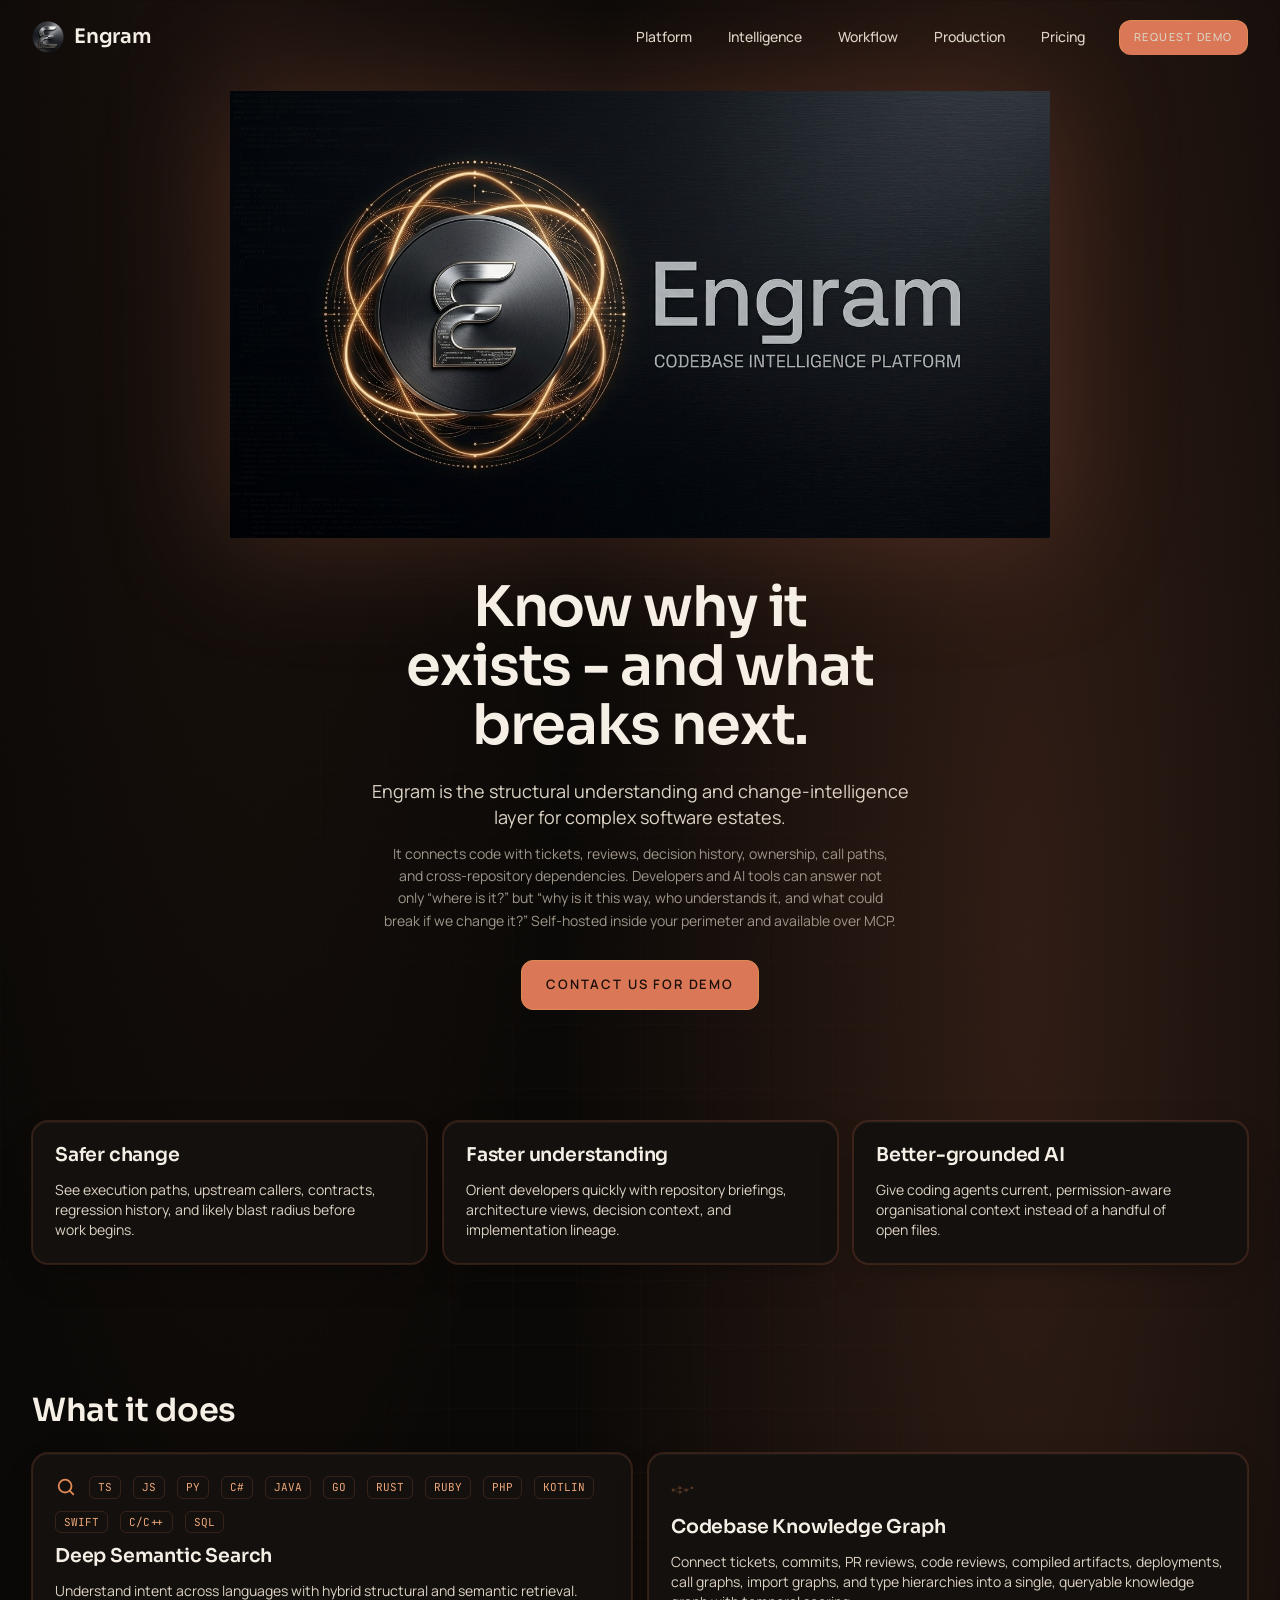
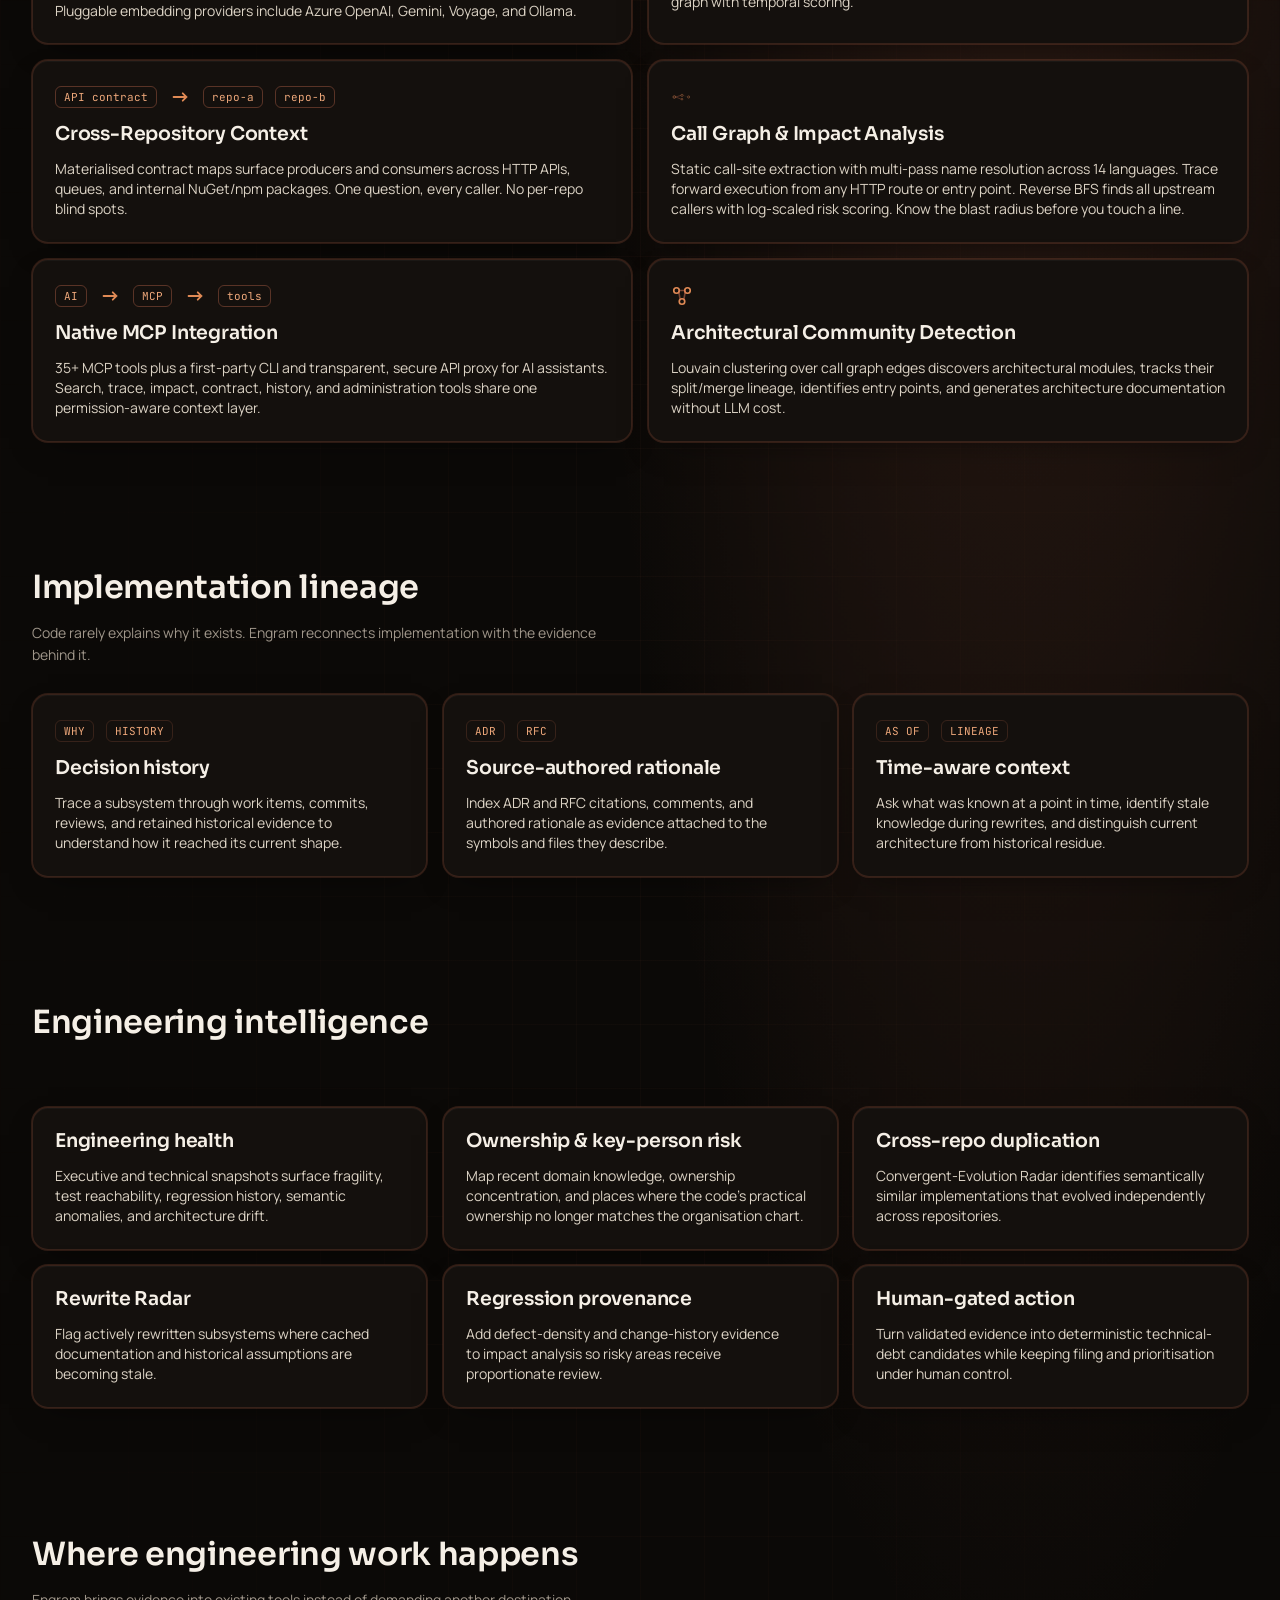
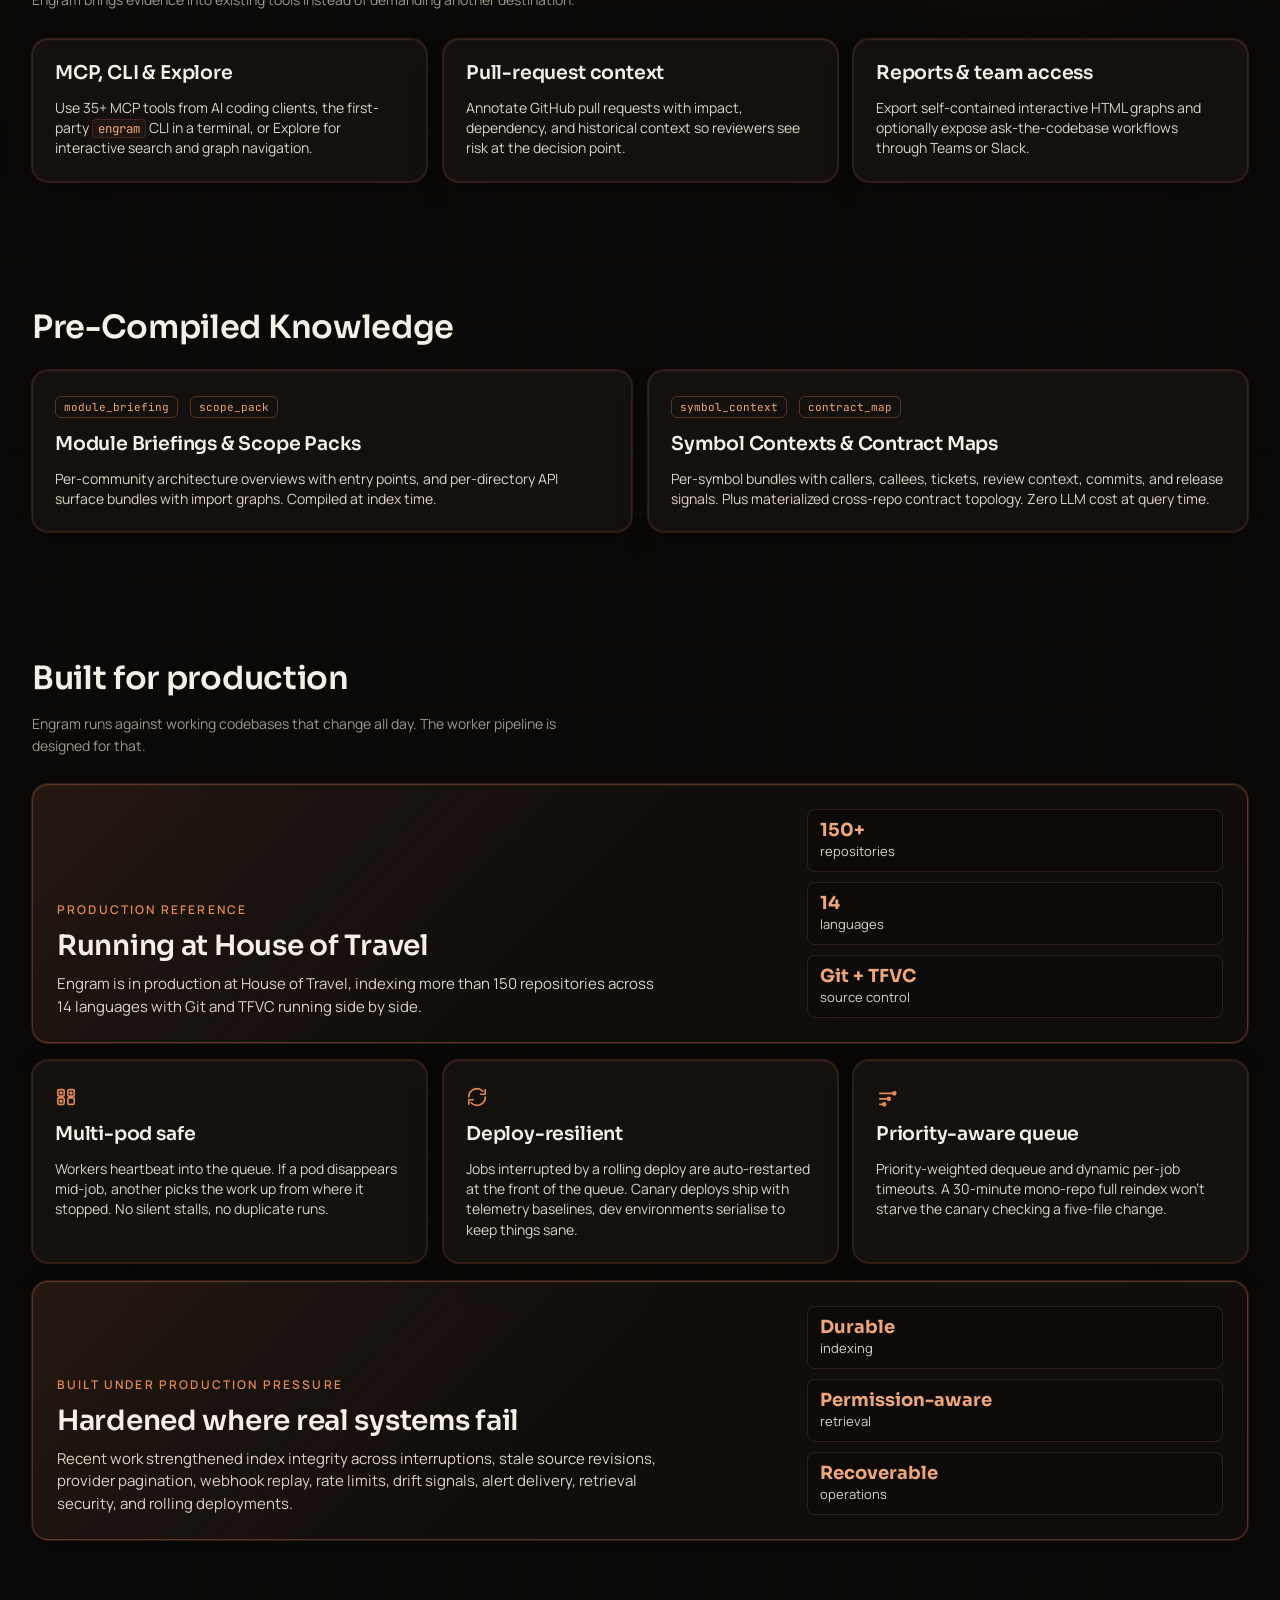
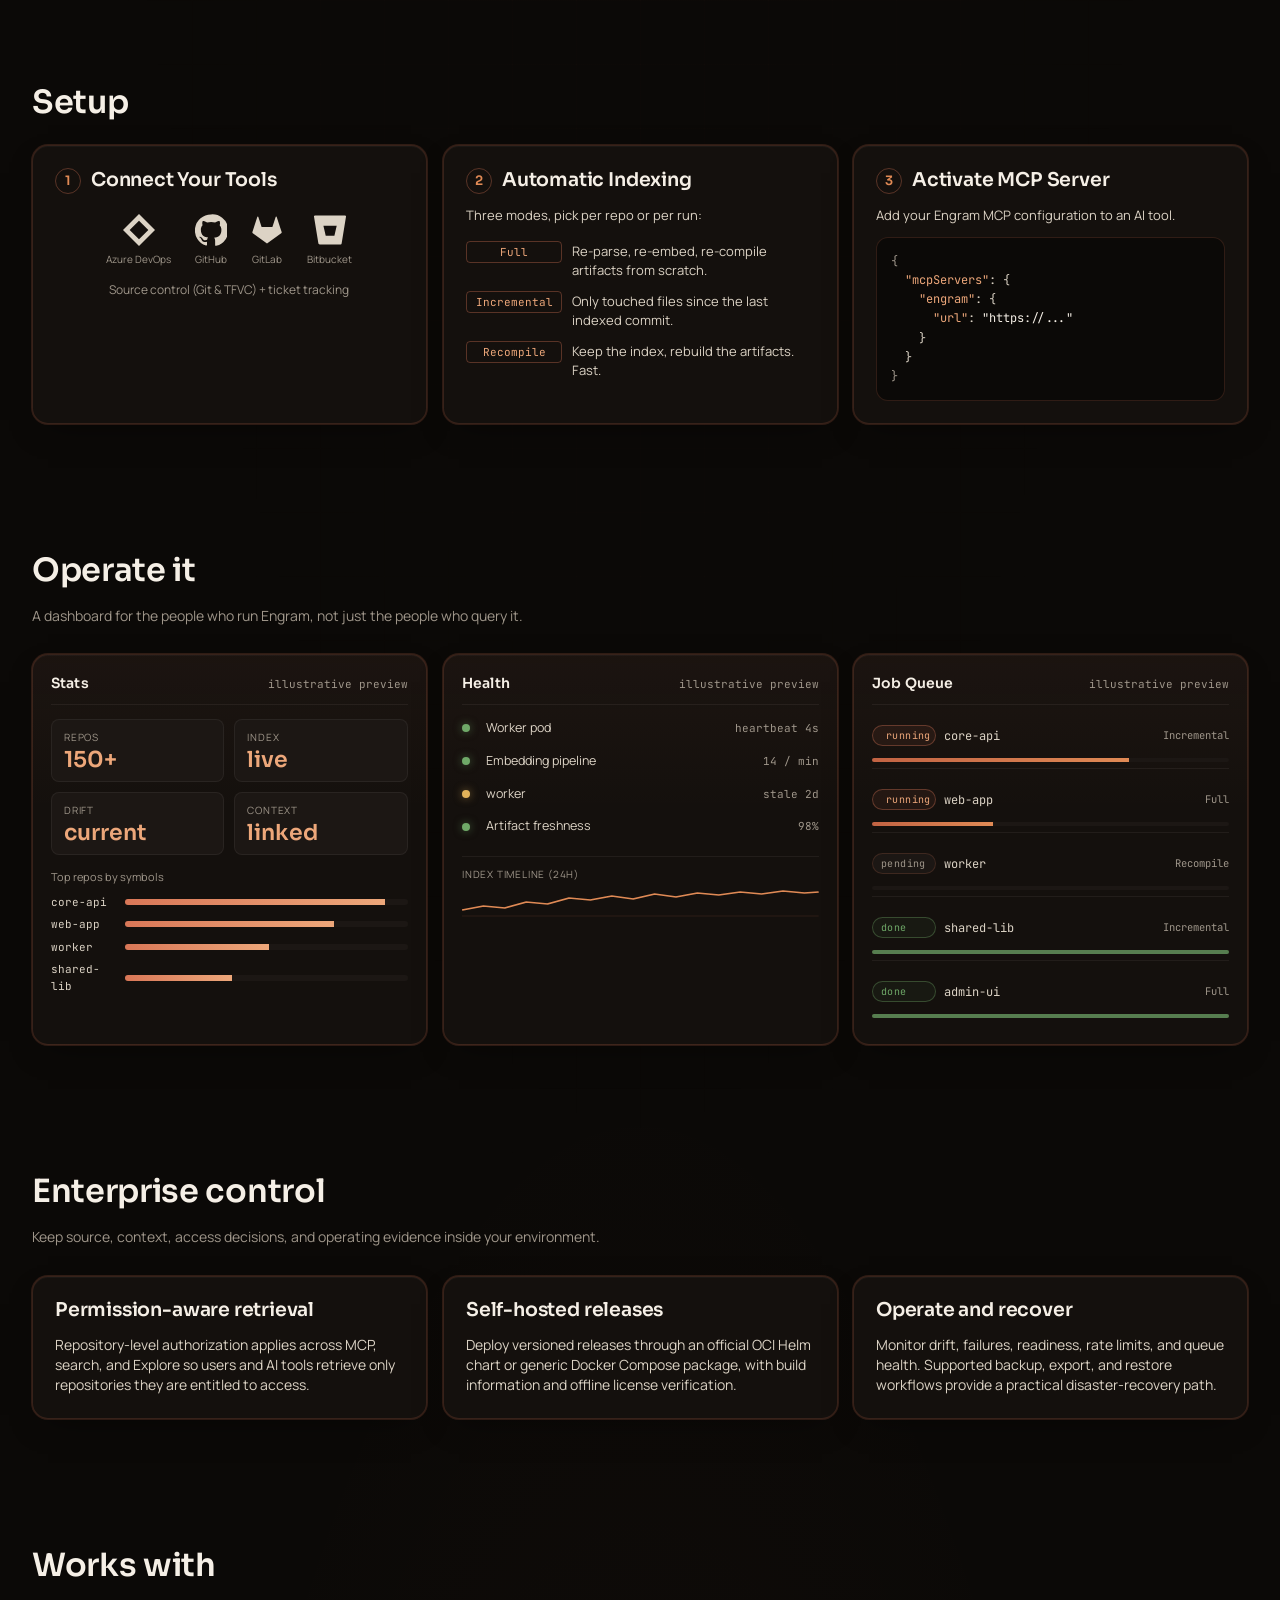
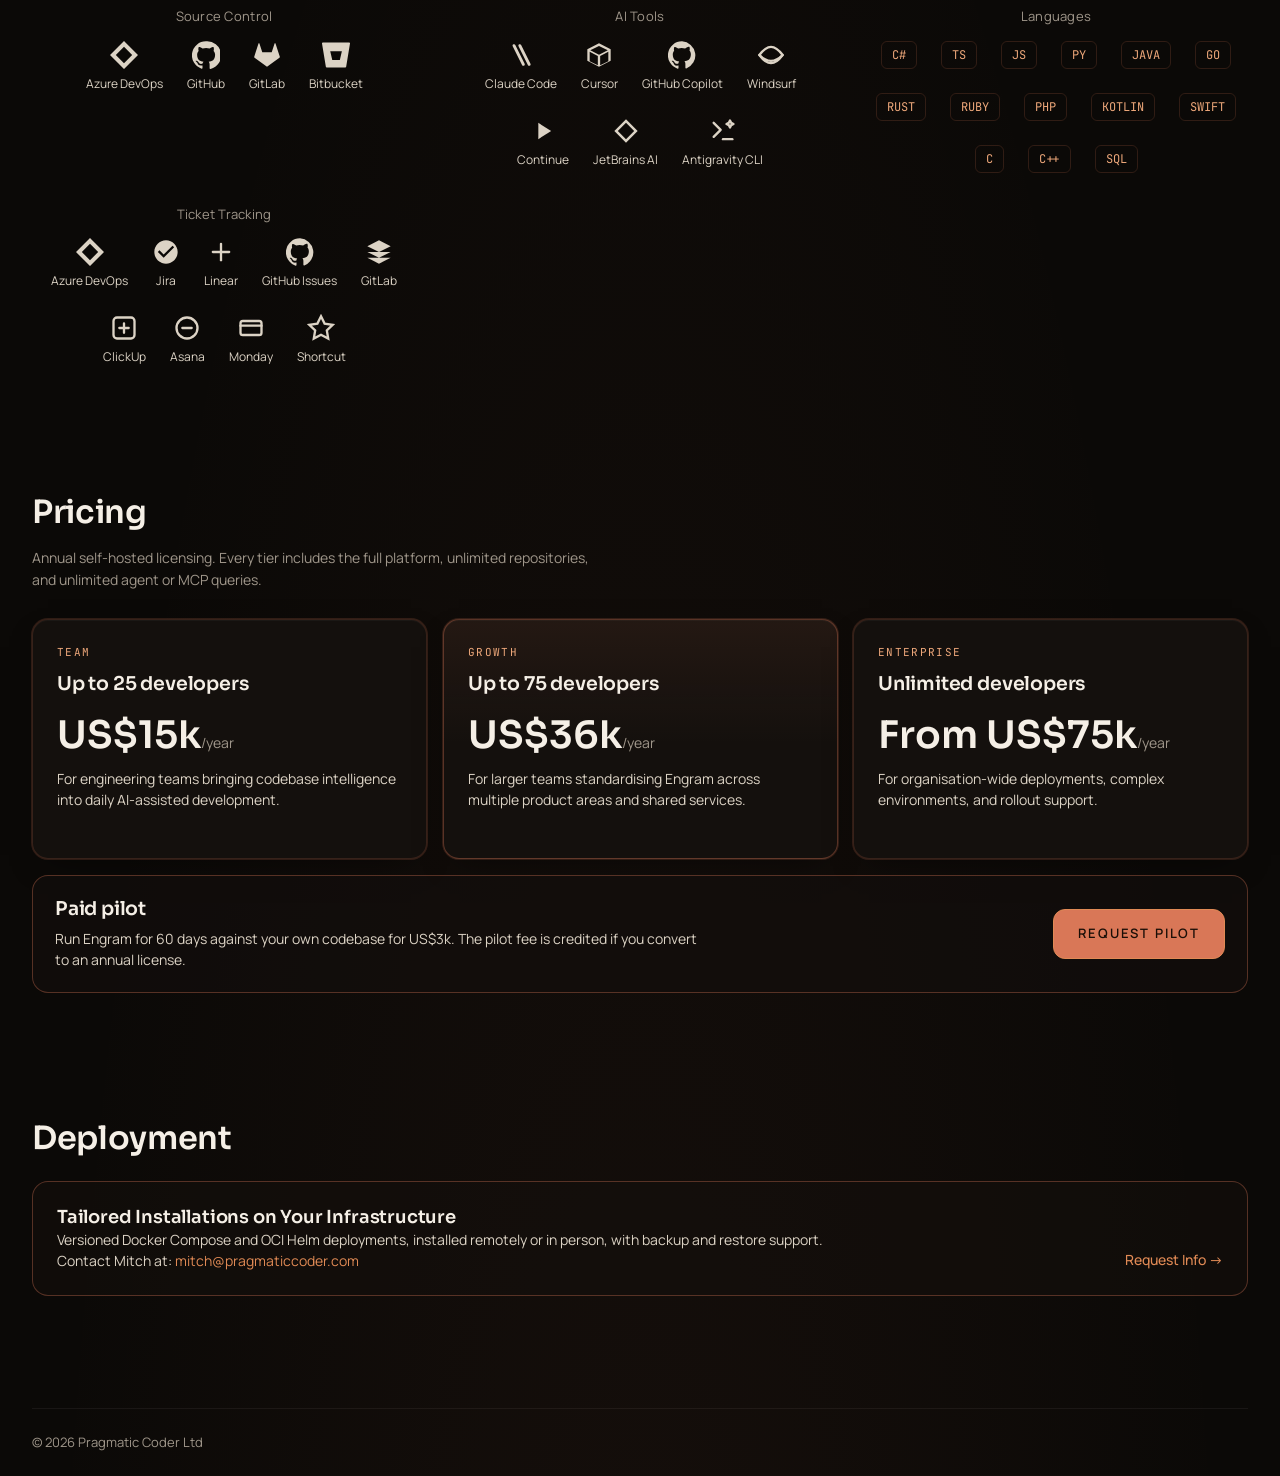
==== commit ab44810a: "style: remove em dashes from site" ====
--- a/index.html
+++ b/index.html
@@ -22,7 +22,7 @@
 <!-- Twitter -->
 <meta name="twitter:card" content="summary_large_image"/>
 <meta name="twitter:title" content="Engram: Codebase Intelligence Platform"/>
-<meta name="twitter:description" content="Know why software exists—and what could break when it changes. Self-hosted codebase and change intelligence via MCP."/>
+<meta name="twitter:description" content="Know why software exists - and what could break when it changes. Self-hosted codebase and change intelligence via MCP."/>
 <meta name="twitter:image" content="assets/og-image.png"/>
 
 <!-- Fonts -->
@@ -96,7 +96,7 @@
           <img src="assets/logo-hero.png" alt="Engram: Codebase Intelligence Platform"/>
         </figure>
         <div class="hero-copy reveal">
-          <h1>Know why it exists—and what breaks next.</h1>
+          <h1>Know why it exists - and what breaks next.</h1>
           <p class="hero-lede">Engram is the structural understanding and change-intelligence layer for complex software estates.</p>
           <p class="hero-sub">It connects code with tickets, reviews, decision history, ownership, call paths, and cross-repository dependencies. Developers and AI tools can answer not only “where is it?” but “why is it this way, who understands it, and what could break if we change it?” Self-hosted inside your perimeter and available over MCP.</p>
           <div class="hero-actions">
@@ -222,7 +222,7 @@
       <!-- ── Engineering intelligence ──────────────────────────────── -->
       <section class="section" id="intelligence" aria-labelledby="intelligence-h">
         <h2 id="intelligence-h" class="section-h reveal">Engineering intelligence</h2>
-        <p class="section-sub reveal">Explainable signals for leaders and engineers—not another opaque code-quality score.</p>
+        <p class="section-sub reveal">Explainable signals for leaders and engineers - not another opaque code-quality score.</p>
         <div class="grid-3">
           <article class="card reveal"><h3>Engineering health</h3><p>Executive and technical snapshots surface fragility, test reachability, regression history, semantic anomalies, and architecture drift.</p></article>
           <article class="card reveal"><h3>Ownership &amp; key-person risk</h3><p>Map recent domain knowledge, ownership concentration, and places where the code's practical ownership no longer matches the organisation chart.</p></article>
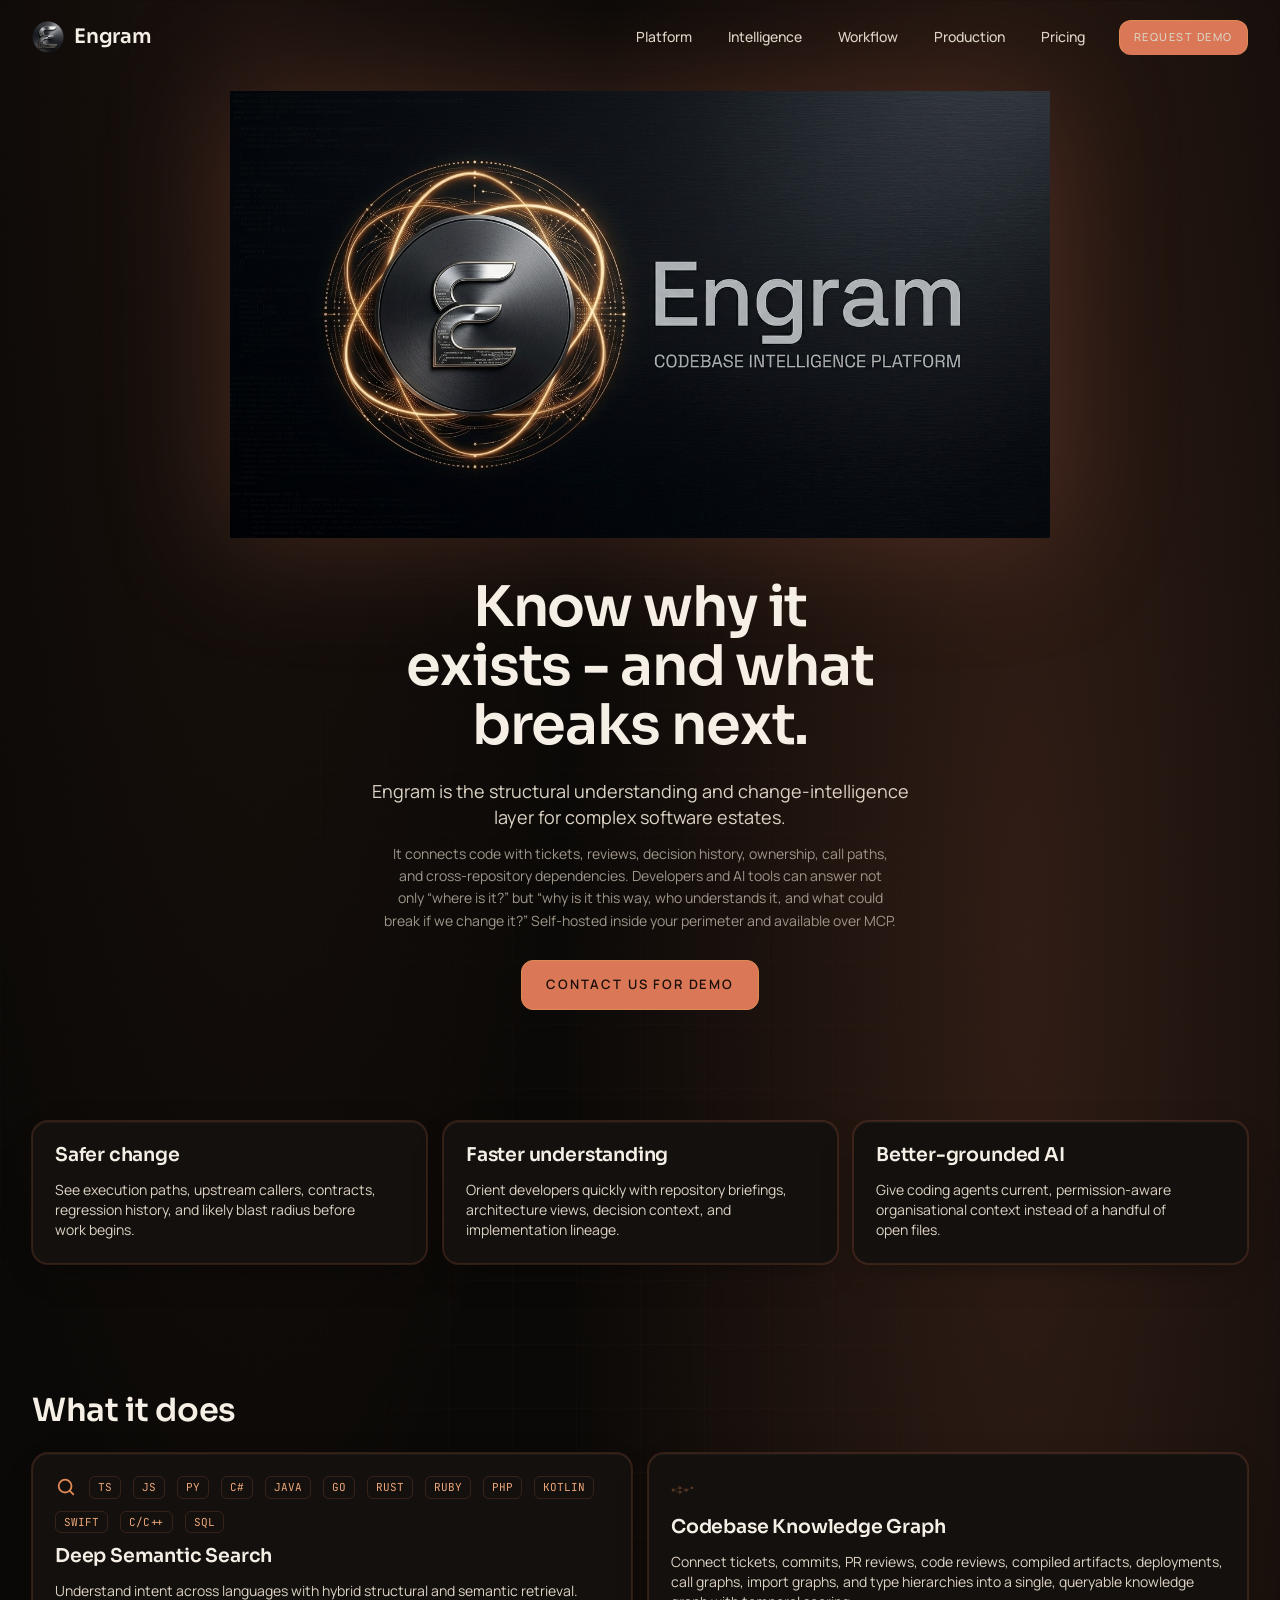
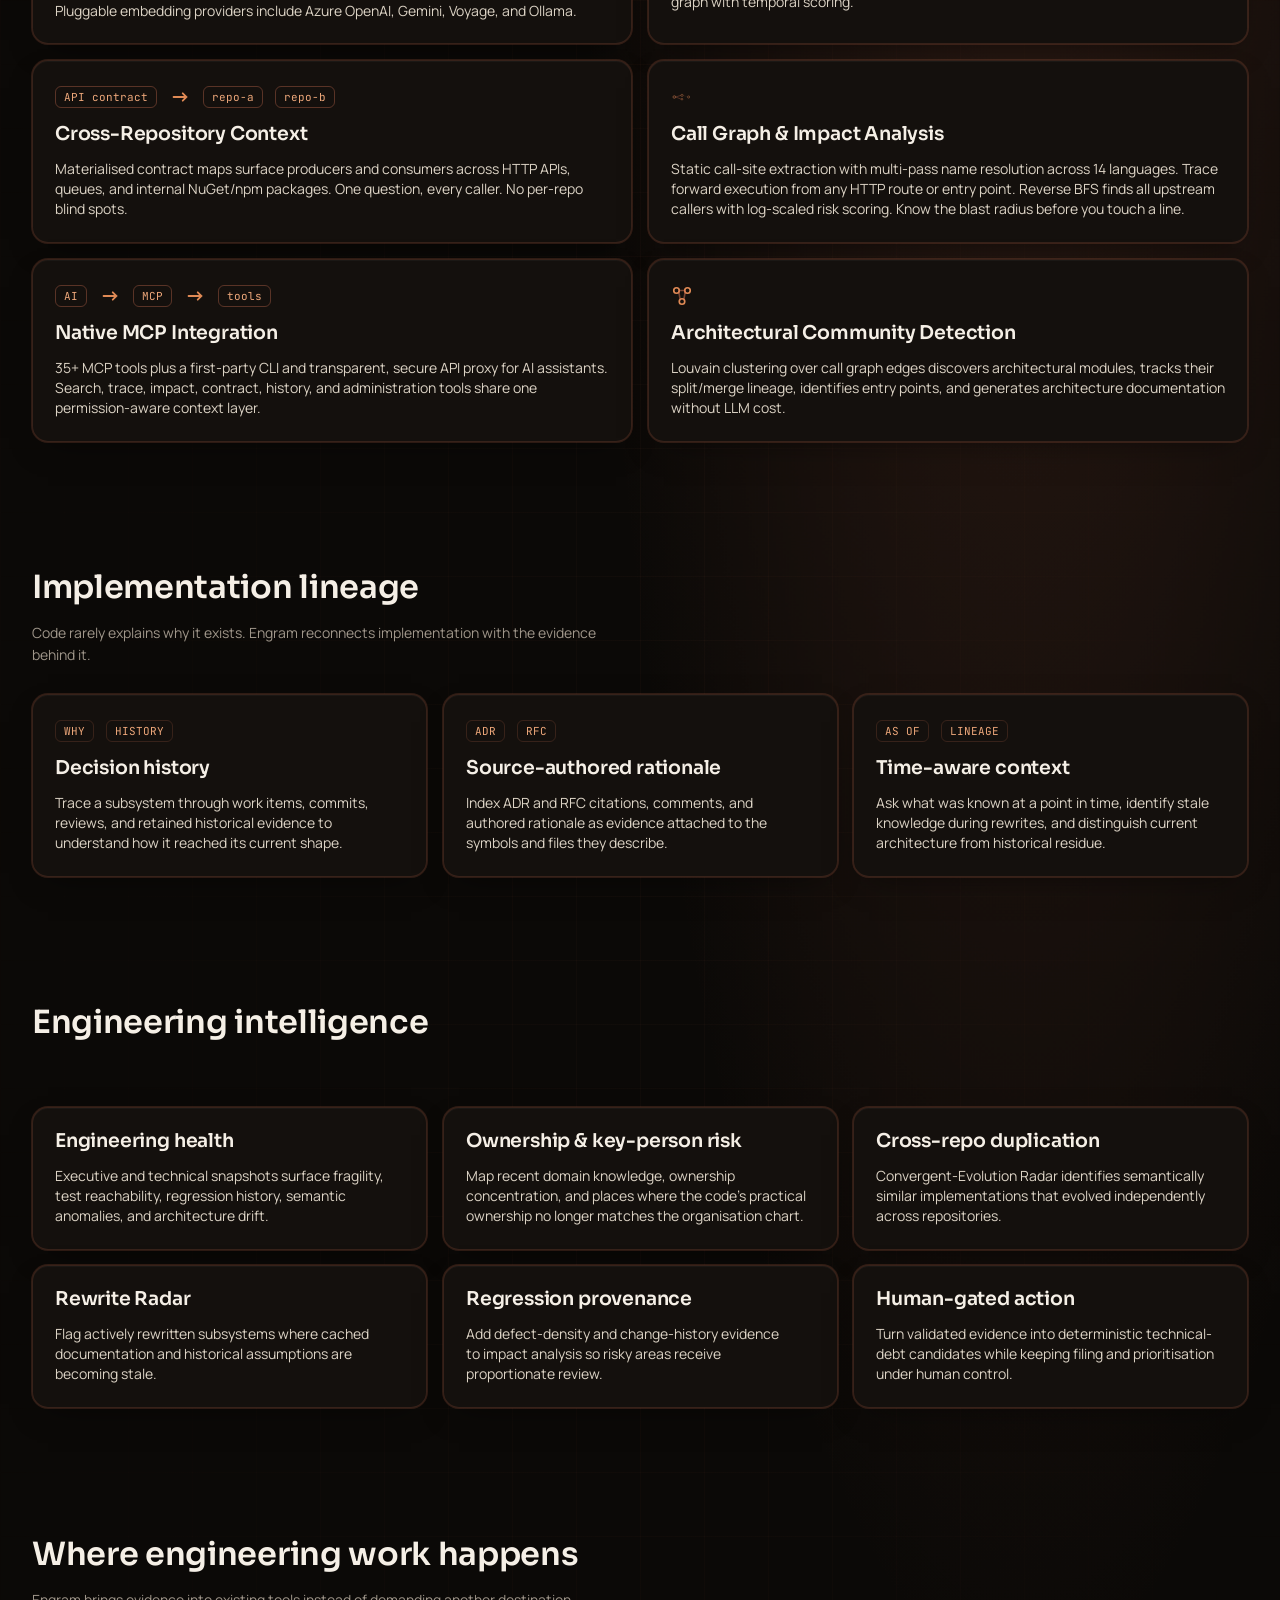
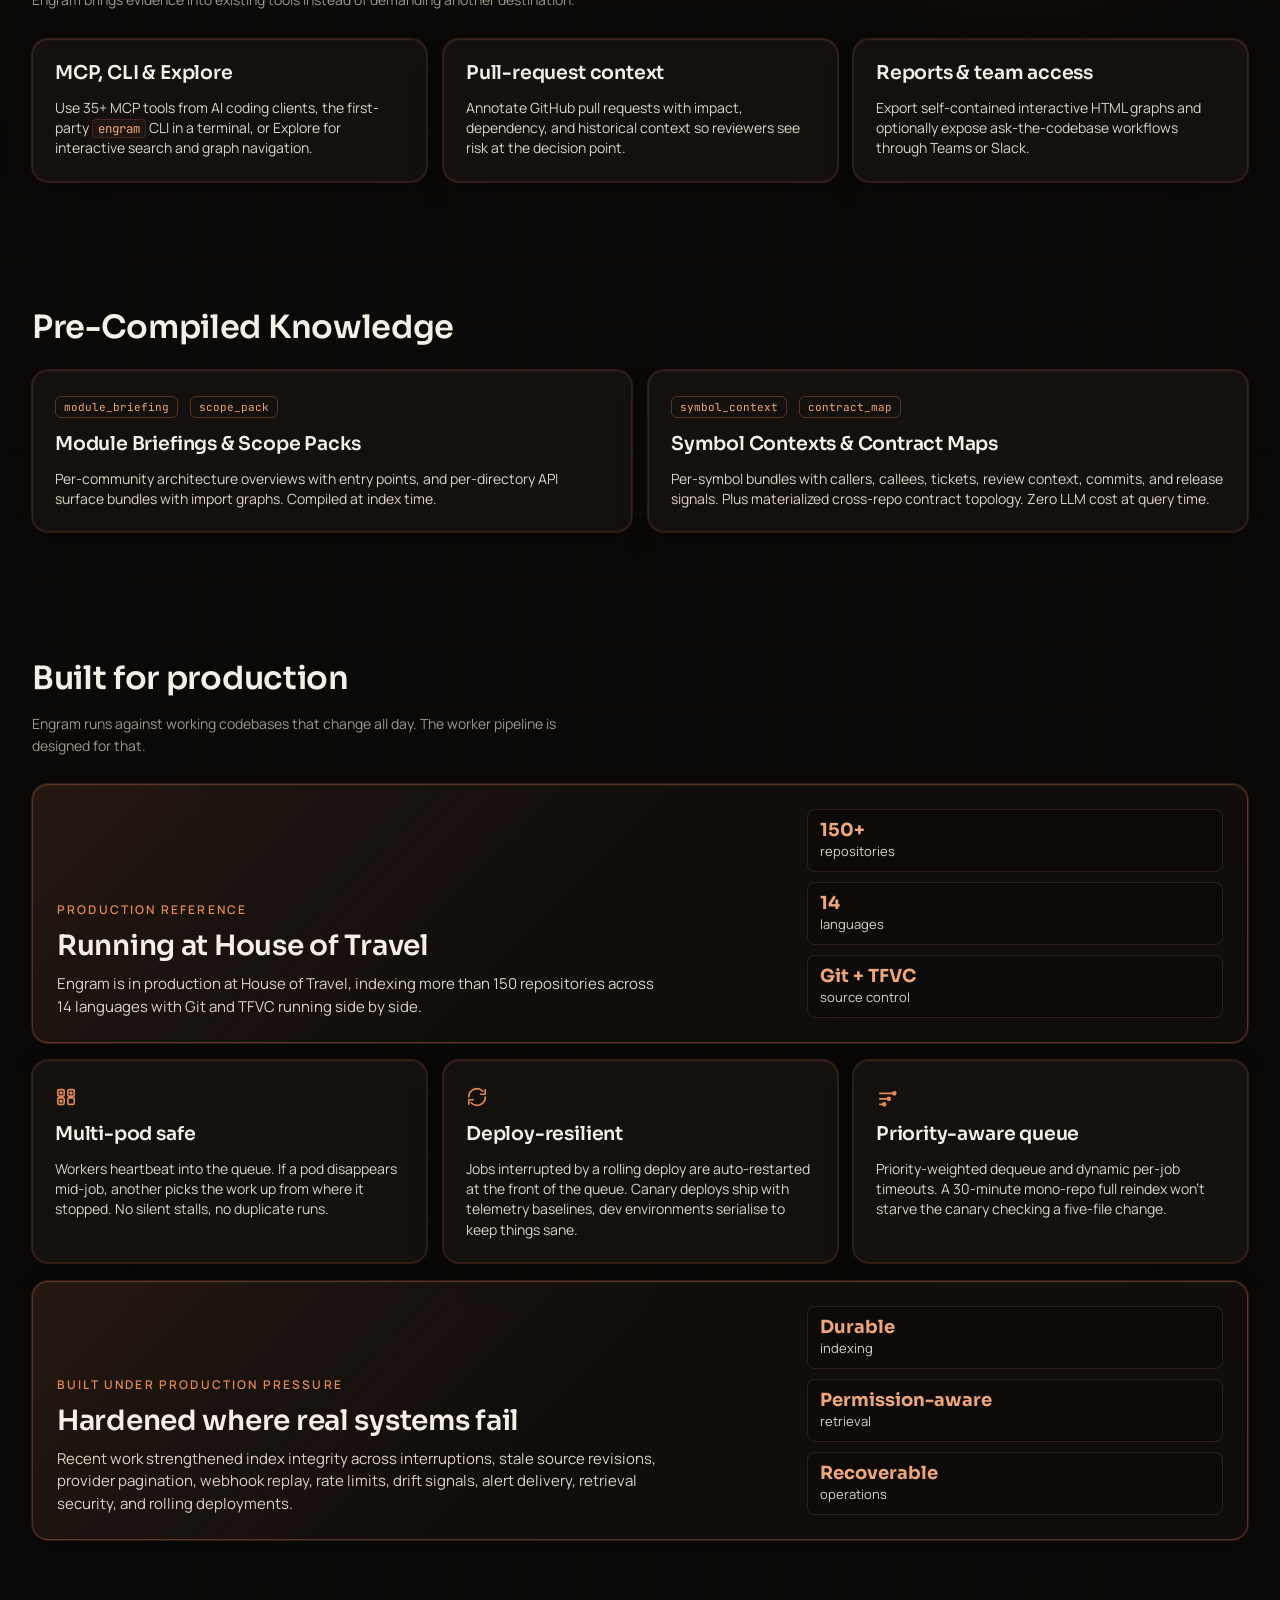
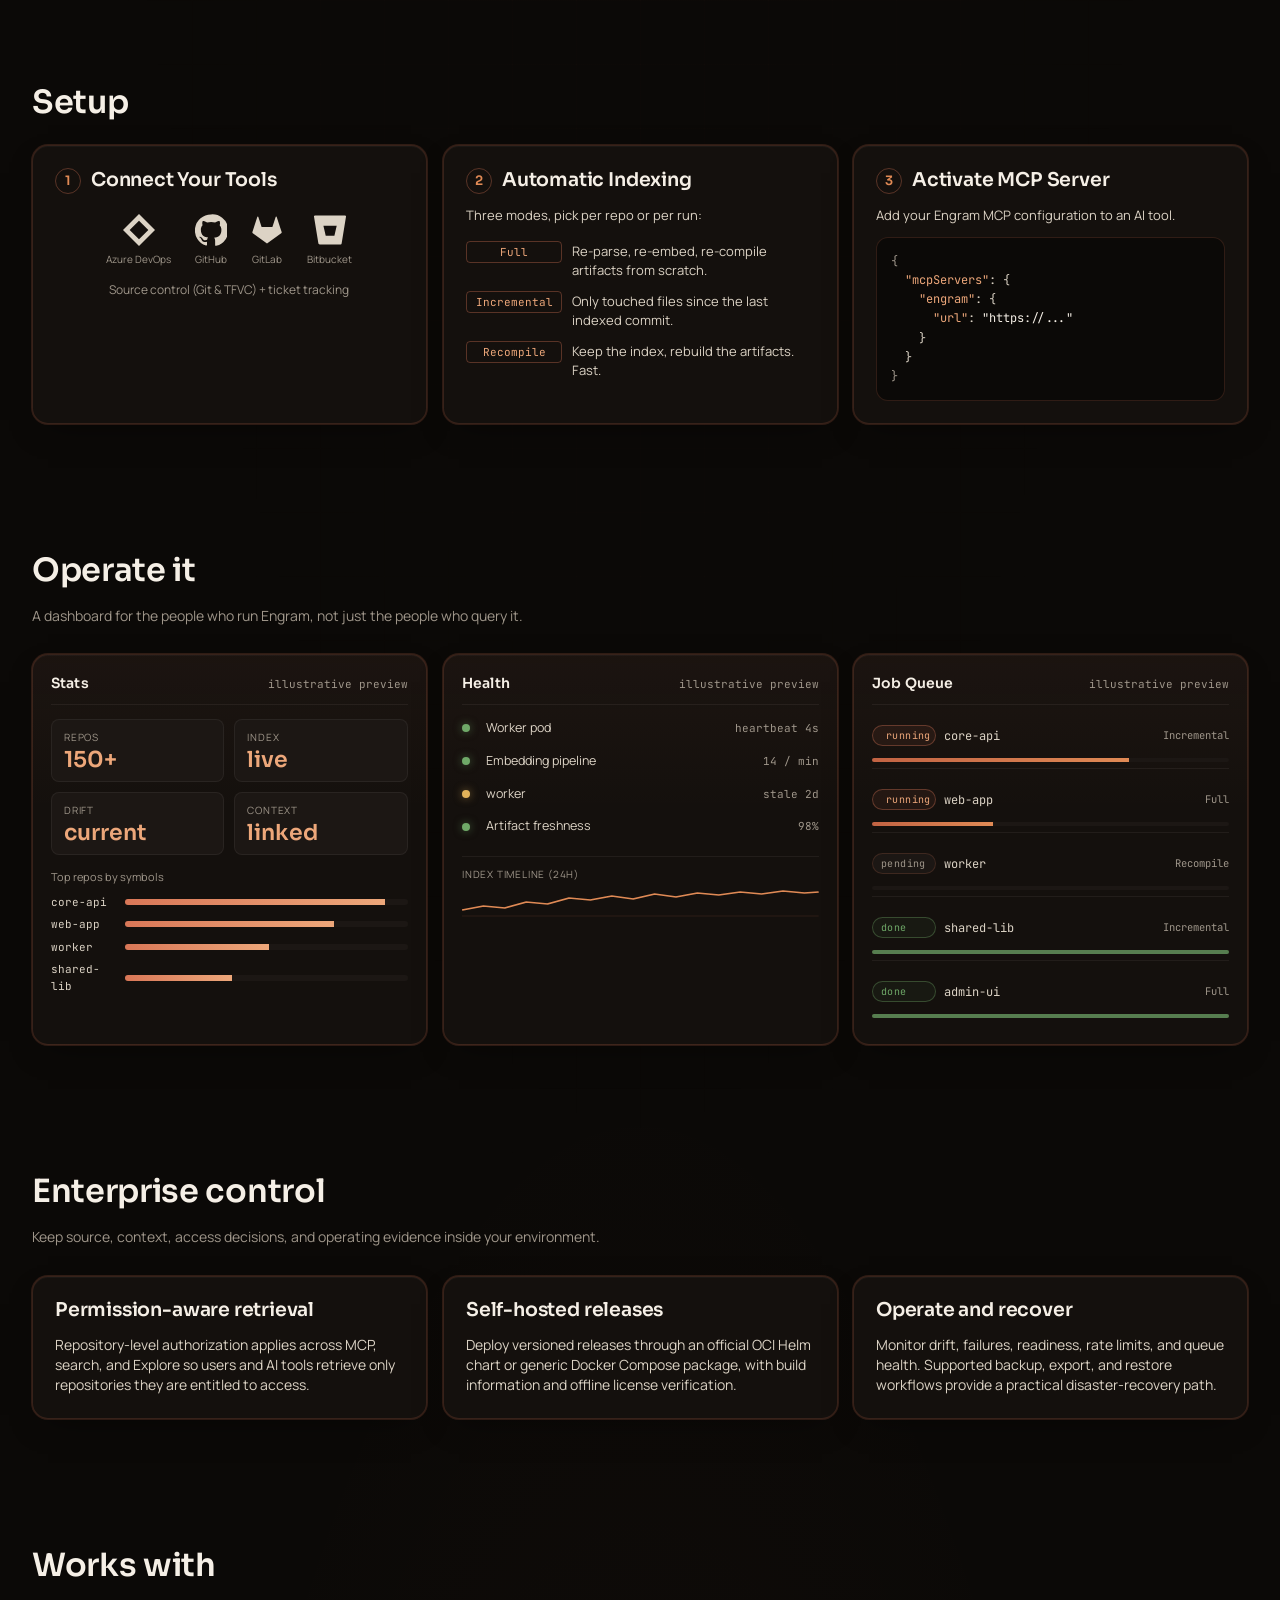
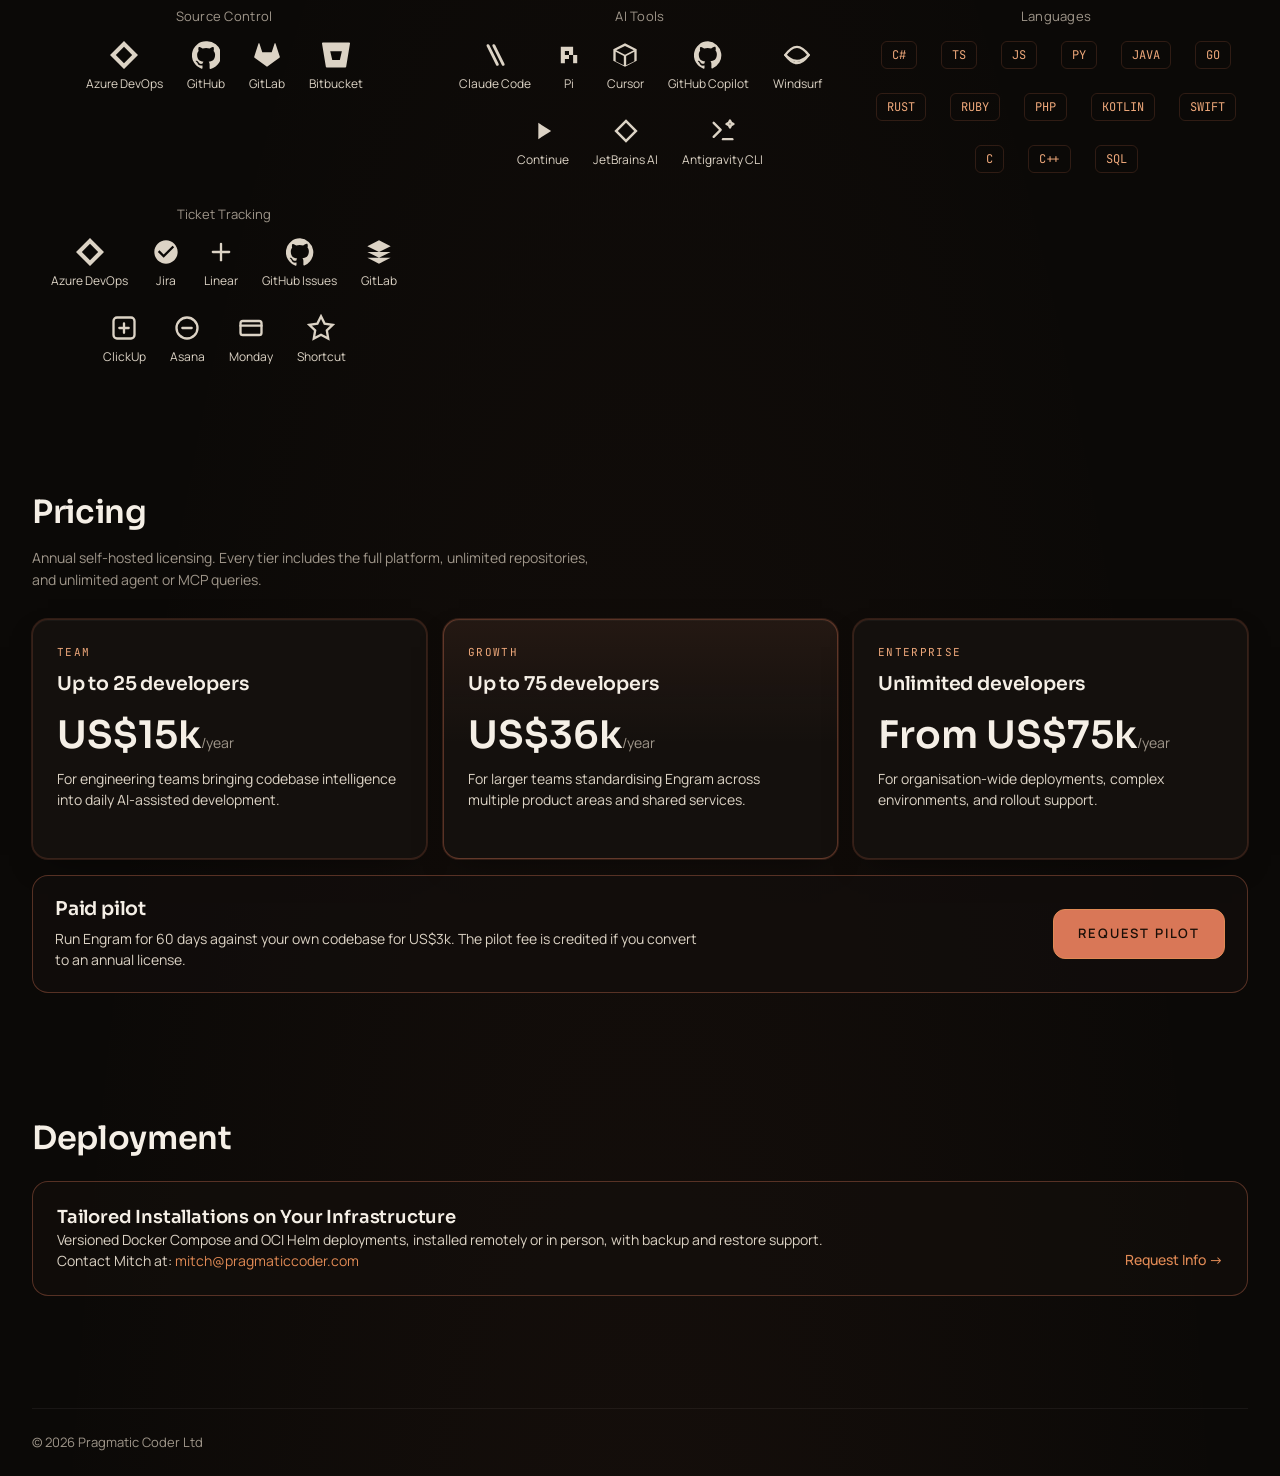
==== commit ec919de7: "feat: add Pi to AI tools" ====
--- a/index.html
+++ b/index.html
@@ -537,6 +537,13 @@
                 <span>Claude Code</span>
               </div>
               <div class="product">
+                <svg viewBox="0 0 800 800" fill="currentColor" aria-hidden="true">
+                  <path fill-rule="evenodd" d="M165.29 165.29H517.36V400H400V517.36H282.65V634.72H165.29ZM282.65 282.65V400H400V282.65Z"/>
+                  <path d="M517.36 400H634.72V634.72H517.36Z"/>
+                </svg>
+                <span>Pi</span>
+              </div>
+              <div class="product">
                 <svg viewBox="0 0 24 24" fill="currentColor" aria-hidden="true"><path d="M12 2 2 7v10l10 5 10-5V7L12 2zm0 2.3 7.5 3.7L12 11.7 4.5 8 12 4.3zM4 9.3l7 3.5v8L4 17.3v-8zm9 11.5v-8l7-3.5v8l-7 3.5z"/></svg>
                 <span>Cursor</span>
               </div>
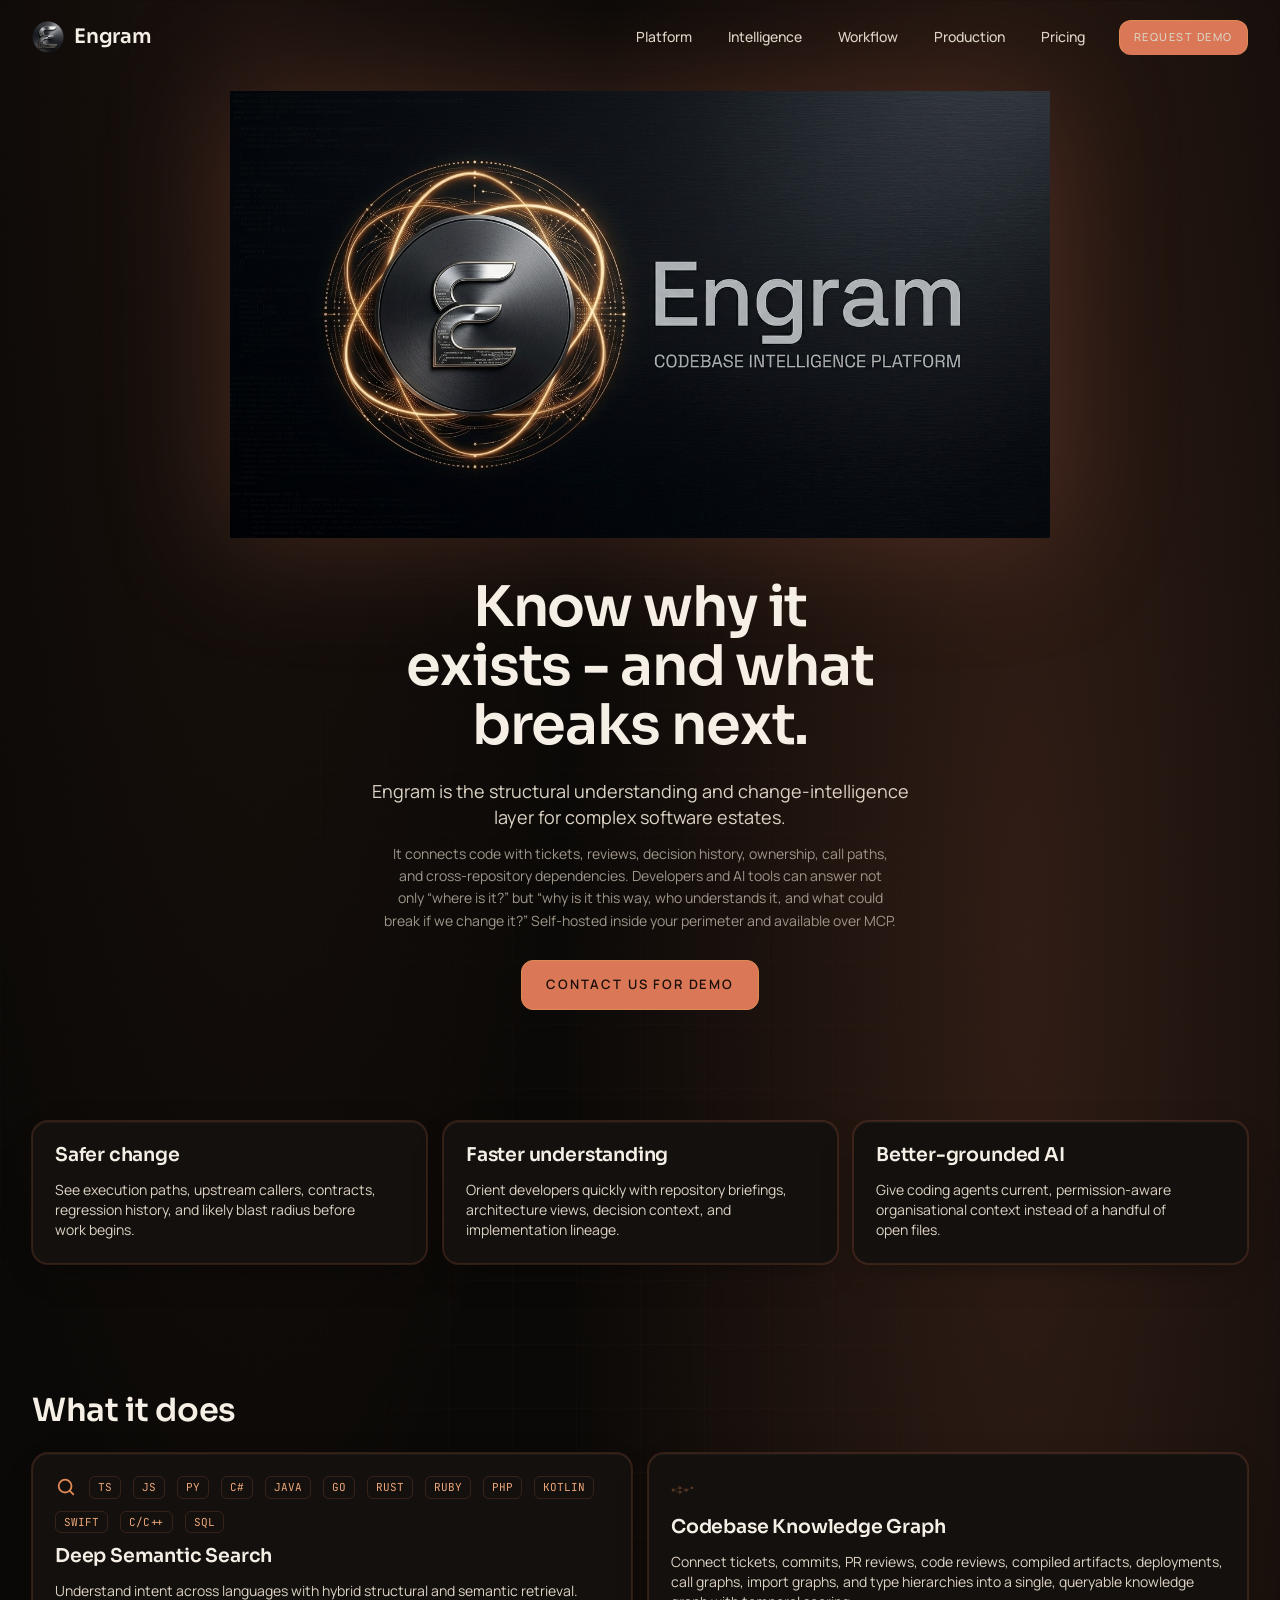
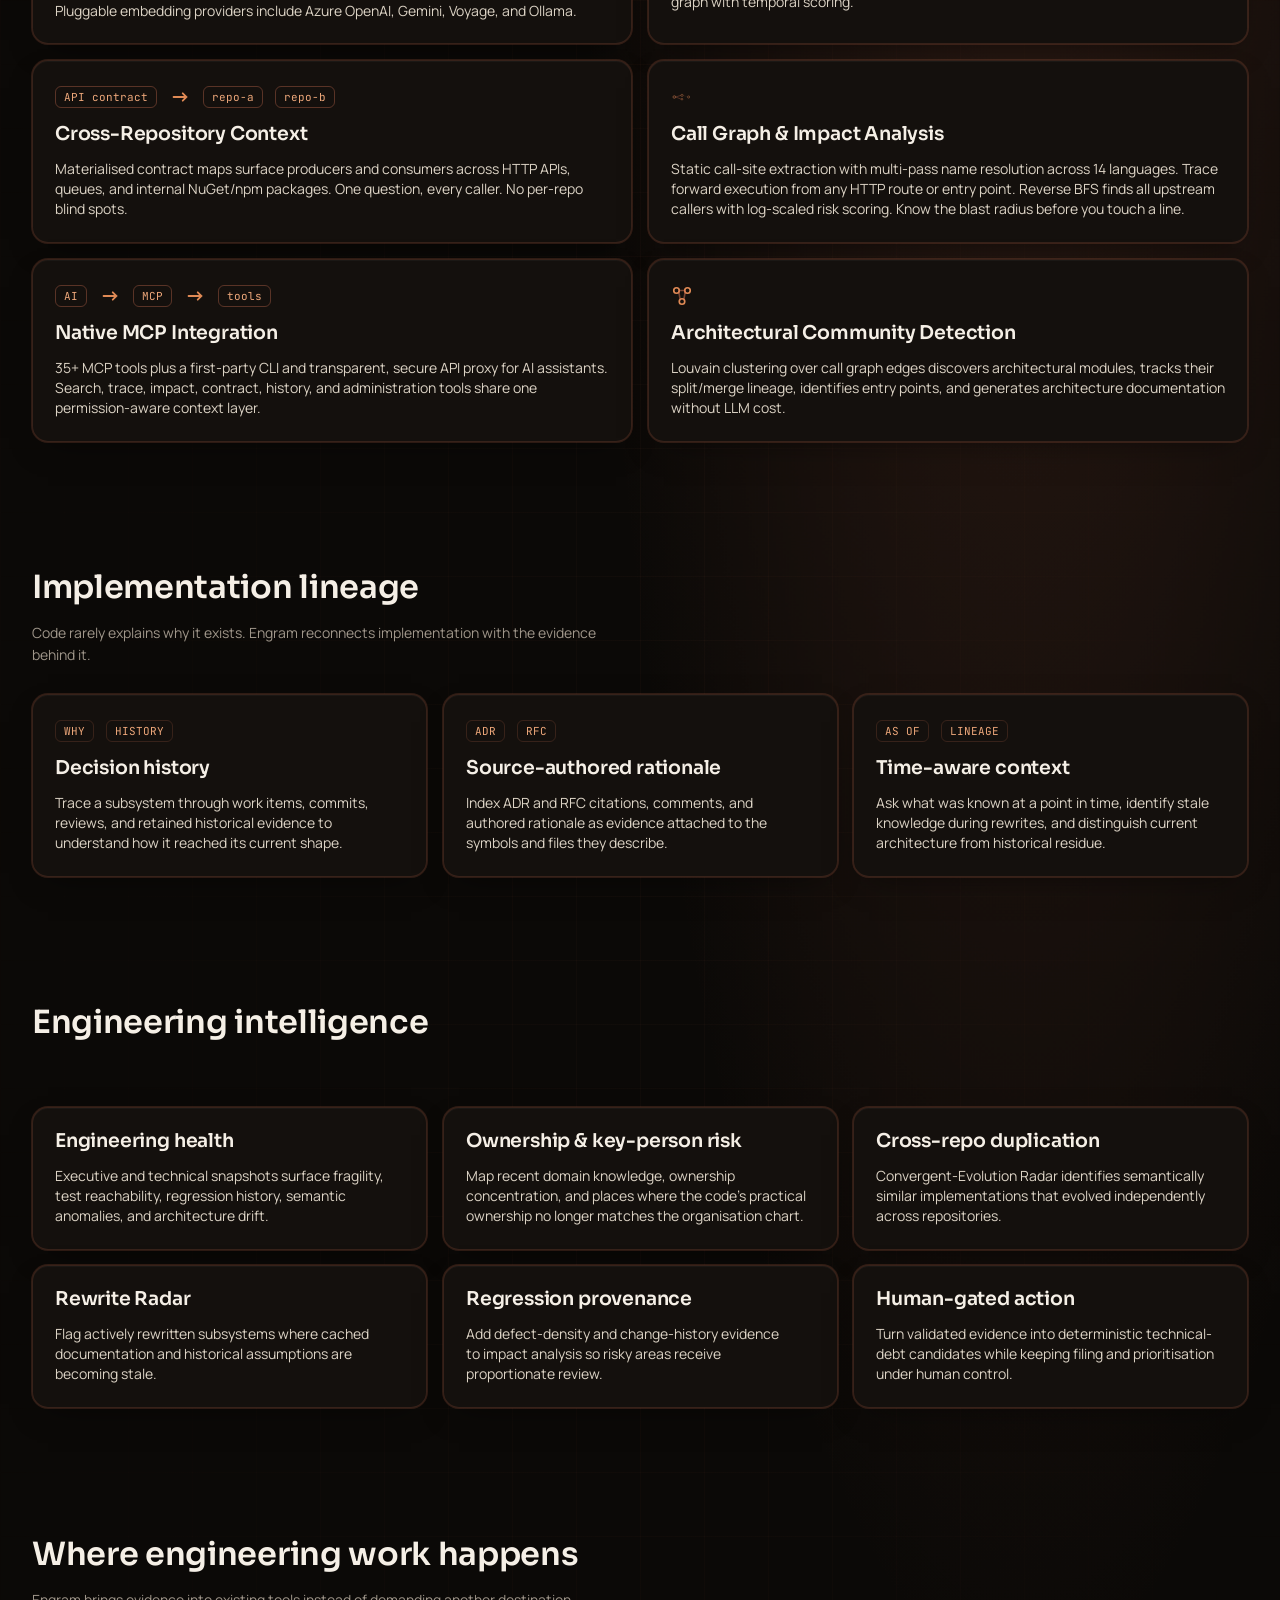
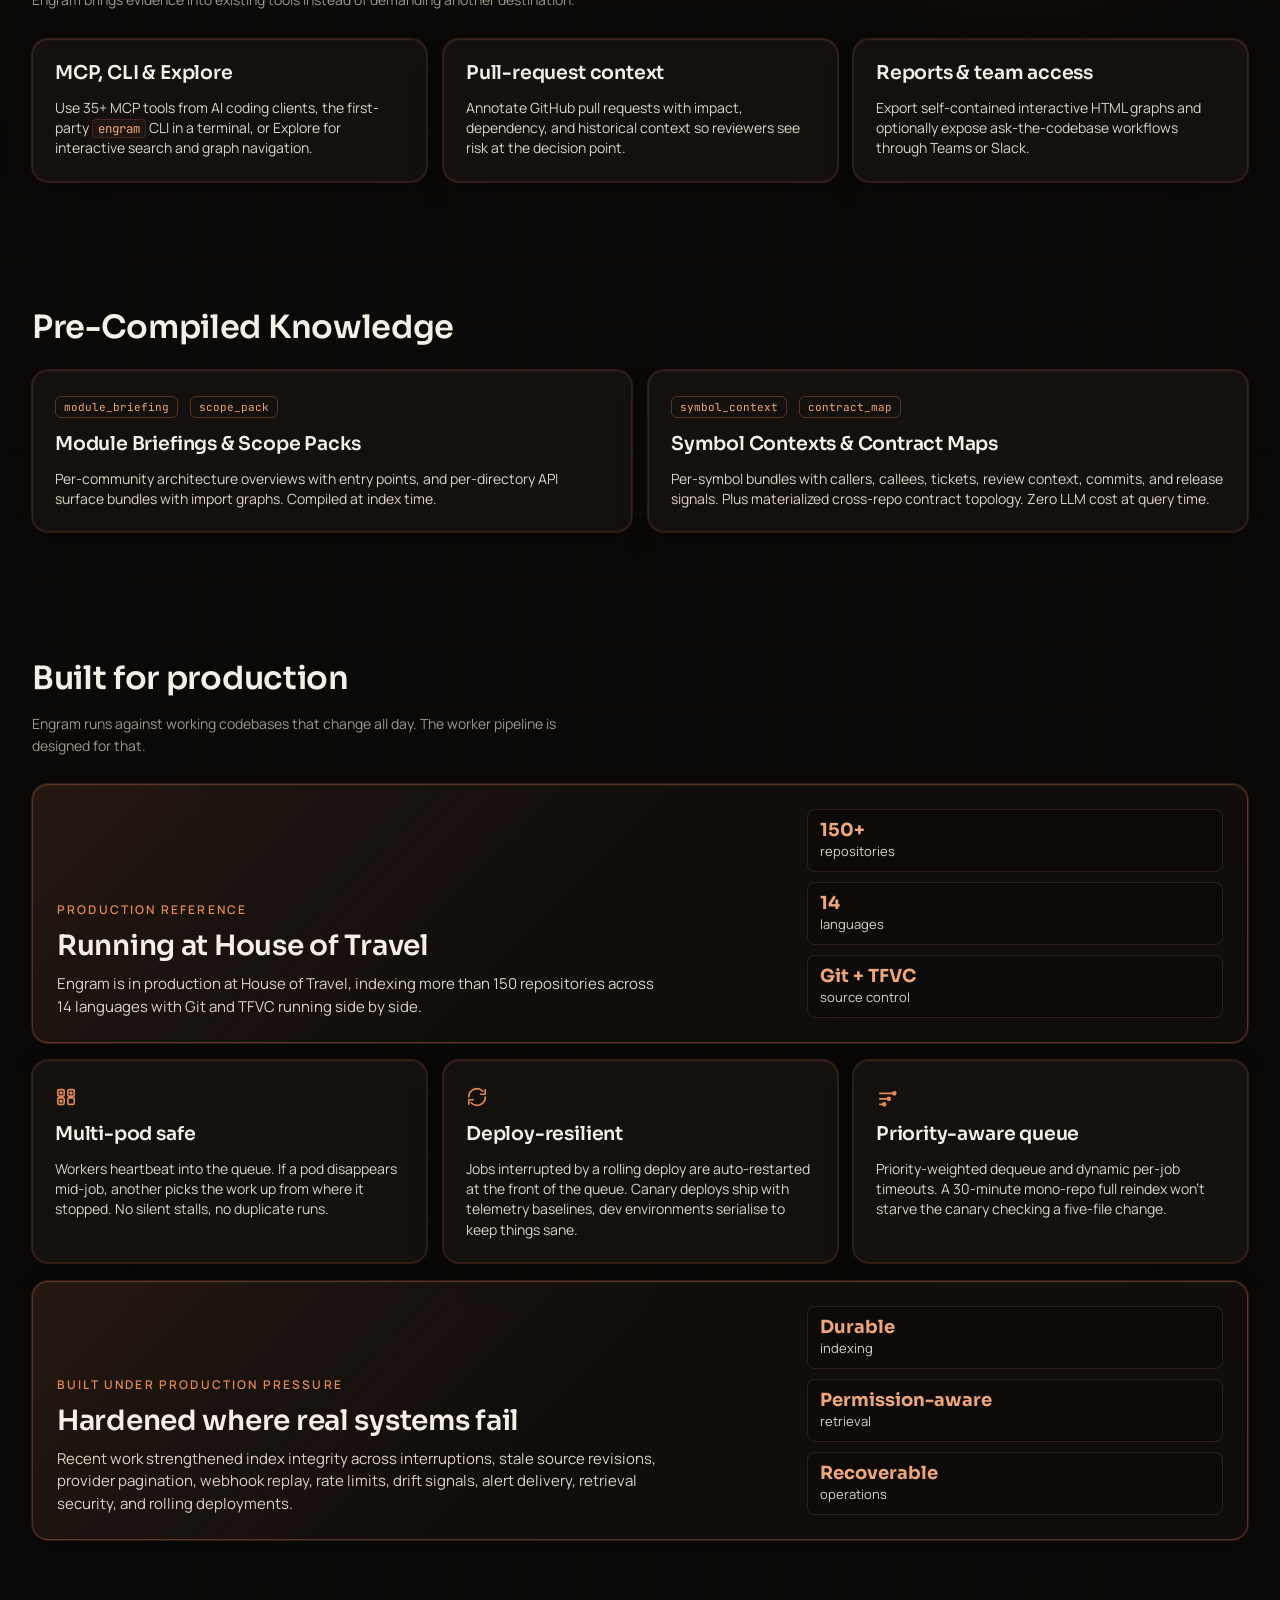
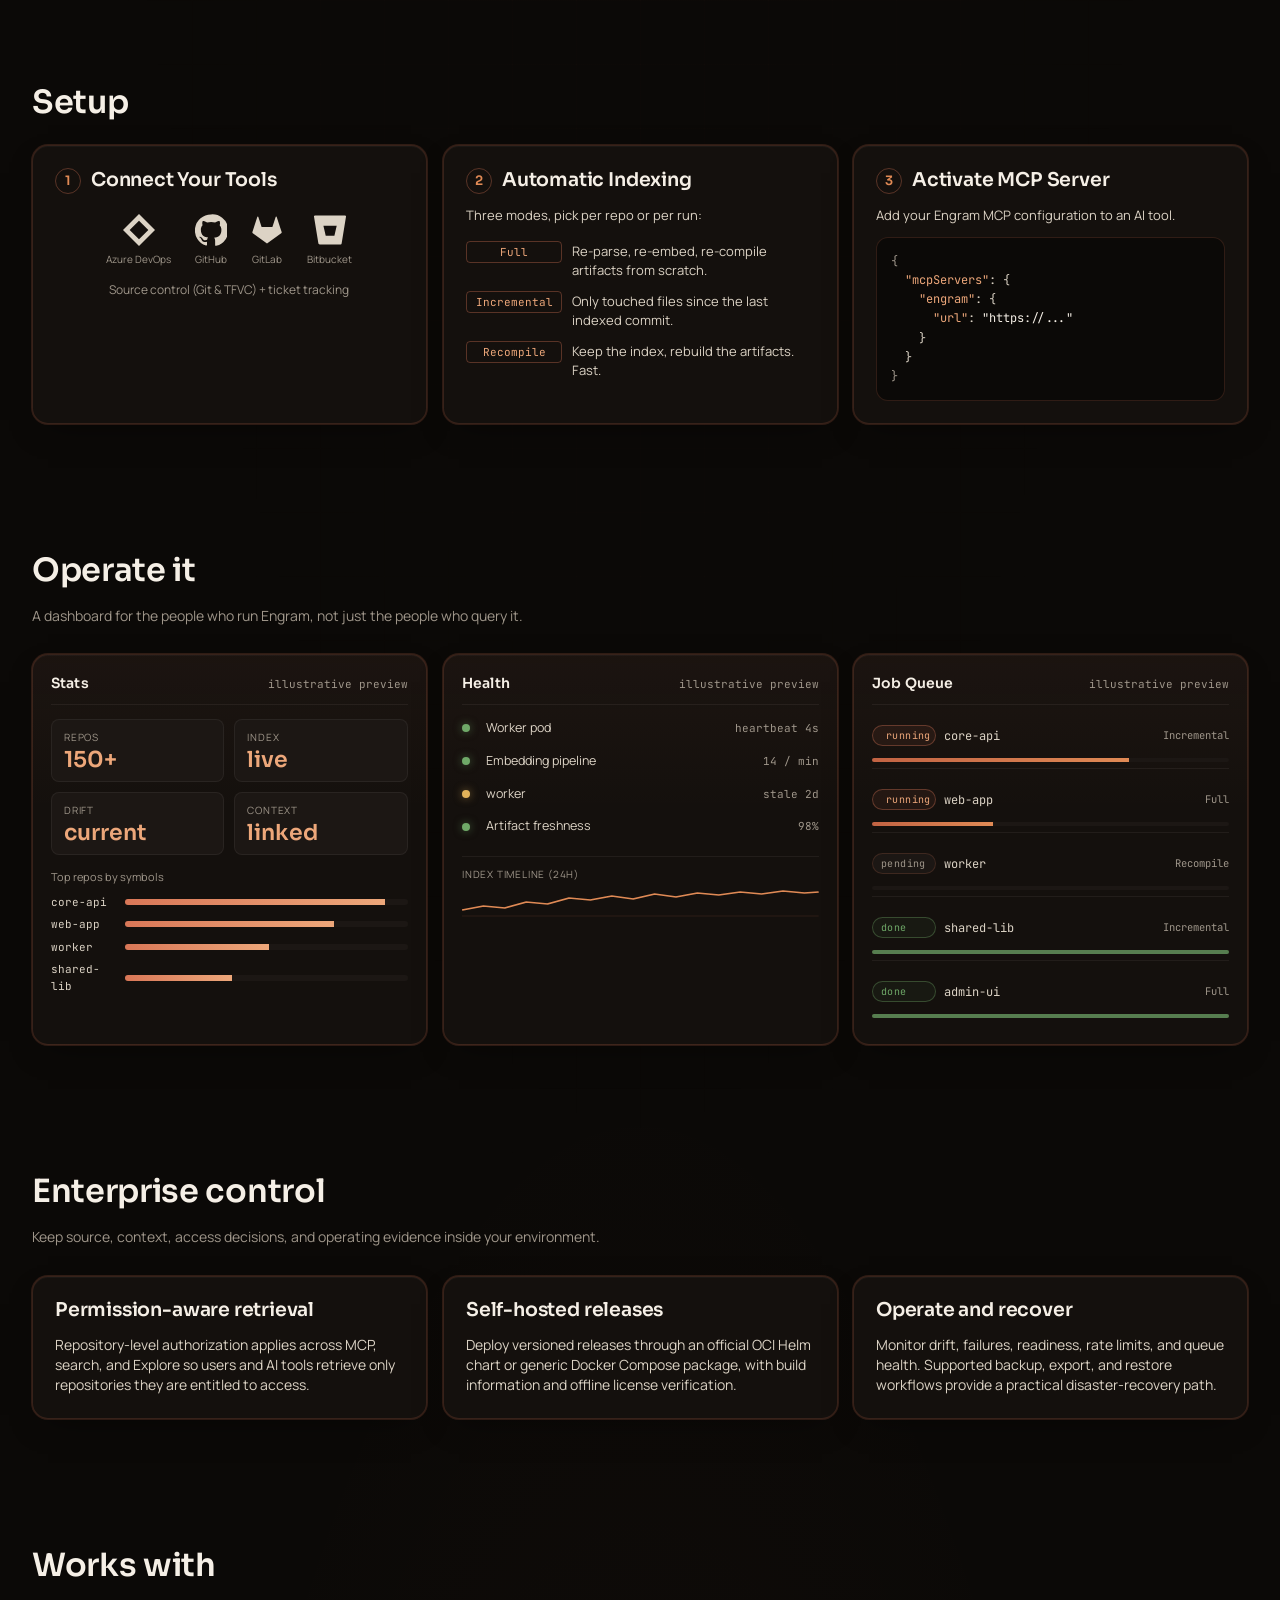
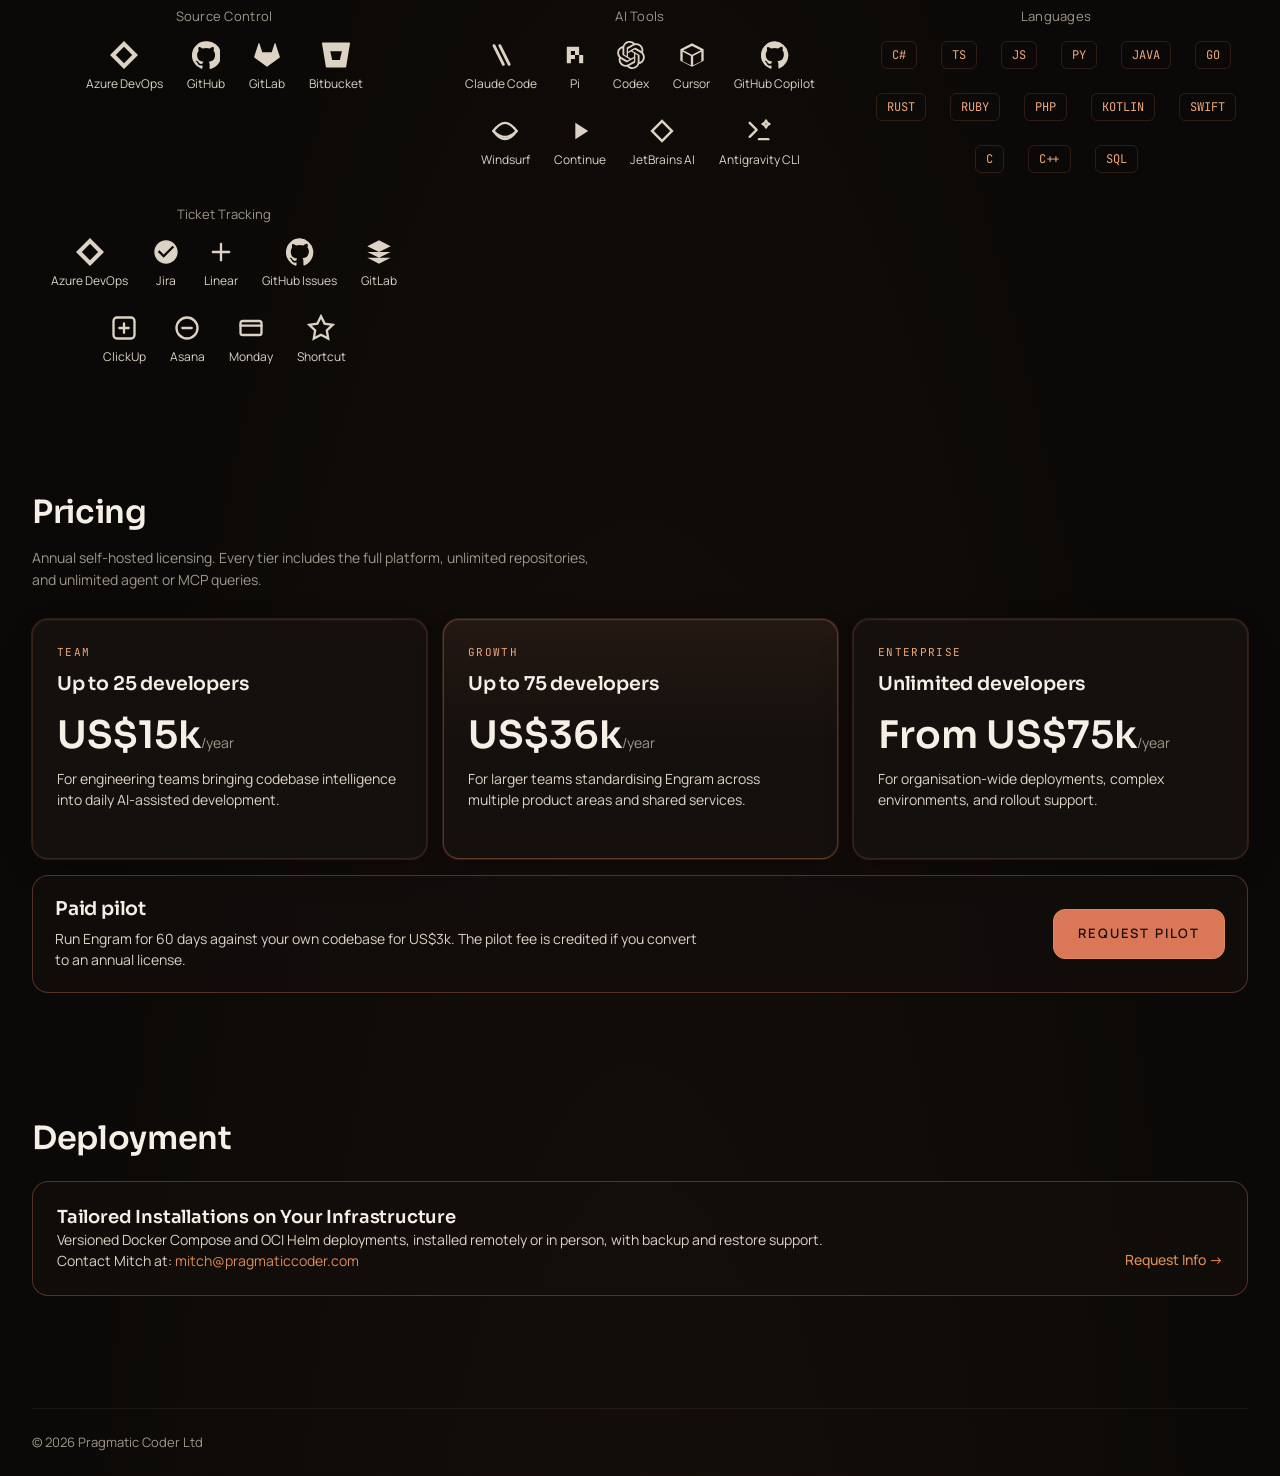
==== commit 28e25f47: "feat: add Codex to AI tools" ====
--- a/index.html
+++ b/index.html
@@ -544,6 +544,12 @@
                 <span>Pi</span>
               </div>
               <div class="product">
+                <svg viewBox="0 0 320 320" fill="currentColor" aria-hidden="true">
+                  <path d="M297.06 130.97c7.26-21.79 4.76-45.66-6.85-65.48-17.46-30.4-52.56-46.04-86.84-38.68C188.12 9.63 166.21-.14 143.24 0c-35.04-.08-66.13 22.48-76.91 55.82-22.51 4.61-41.94 18.7-53.31 38.67-17.59 30.32-13.58 68.54 9.92 94.54-7.26 21.79-4.76 45.66 6.85 65.48 17.46 30.4 52.56 46.04 86.84 38.68 15.24 17.18 37.16 26.95 60.13 26.8 35.06.09 66.16-22.49 76.94-55.86 22.51-4.61 41.94-18.7 53.31-38.67 17.57-30.32 13.55-68.51-9.94-94.51ZM176.78 299.08c-14.03.02-27.62-4.89-38.39-13.88.49-.26 1.34-.73 1.89-1.07l63.72-36.8c3.26-1.85 5.26-5.32 5.24-9.07v-89.83l26.93 15.55c.29.14.48.42.52.74v74.39c-.04 33.08-26.83 59.9-59.91 59.97ZM47.94 244.05c-7.03-12.14-9.56-26.37-7.15-40.18.47.28 1.3.79 1.89 1.13l63.72 36.8c3.23 1.89 7.23 1.89 10.47 0l77.79-44.92v31.1c.02.32-.13.63-.38.83L129.87 266c-28.69 16.52-65.33 6.7-81.92-21.95ZM31.17 104.96c7-12.16 18.05-21.46 31.21-26.29 0 .55-.03 1.52-.03 2.2v73.61c-.02 3.74 1.98 7.21 5.23 9.06l77.79 44.91L118.44 224c-.27.18-.61.21-.91.08l-64.42-37.22c-28.63-16.58-38.45-53.21-21.95-81.89Zm221.26 51.49-77.79-44.92 26.93-15.54c.27-.18.61-.21.91-.08l64.42 37.19c28.68 16.57 38.51 53.26 21.94 81.94-7.01 12.14-18.05 21.44-31.2 26.28v-75.81c.03-3.74-1.96-7.2-5.2-9.06Zm26.8-40.34c-.47-.29-1.3-.79-1.89-1.13l-63.72-36.8c-3.23-1.89-7.23-1.89-10.47 0l-77.79 44.92V92c-.02-.32.13-.63.38-.83l64.41-37.16c28.69-16.55 65.37-6.7 81.91 22 6.99 12.12 9.52 26.31 7.15 40.1ZM110.72 171.54l-26.94-15.55c-.29-.14-.48-.42-.52-.74V80.86c.02-33.12 26.89-59.96 60.01-59.94 14.01 0 27.57 4.92 38.34 13.88-.49.26-1.33.73-1.89 1.07L116 72.67c-3.26 1.85-5.26 5.31-5.24 9.06Zm14.63-31.54L160 119.99 194.65 140v40L160 200l-34.65-20Z"/>
+                </svg>
+                <span>Codex</span>
+              </div>
+              <div class="product">
                 <svg viewBox="0 0 24 24" fill="currentColor" aria-hidden="true"><path d="M12 2 2 7v10l10 5 10-5V7L12 2zm0 2.3 7.5 3.7L12 11.7 4.5 8 12 4.3zM4 9.3l7 3.5v8L4 17.3v-8zm9 11.5v-8l7-3.5v8l-7 3.5z"/></svg>
                 <span>Cursor</span>
               </div>
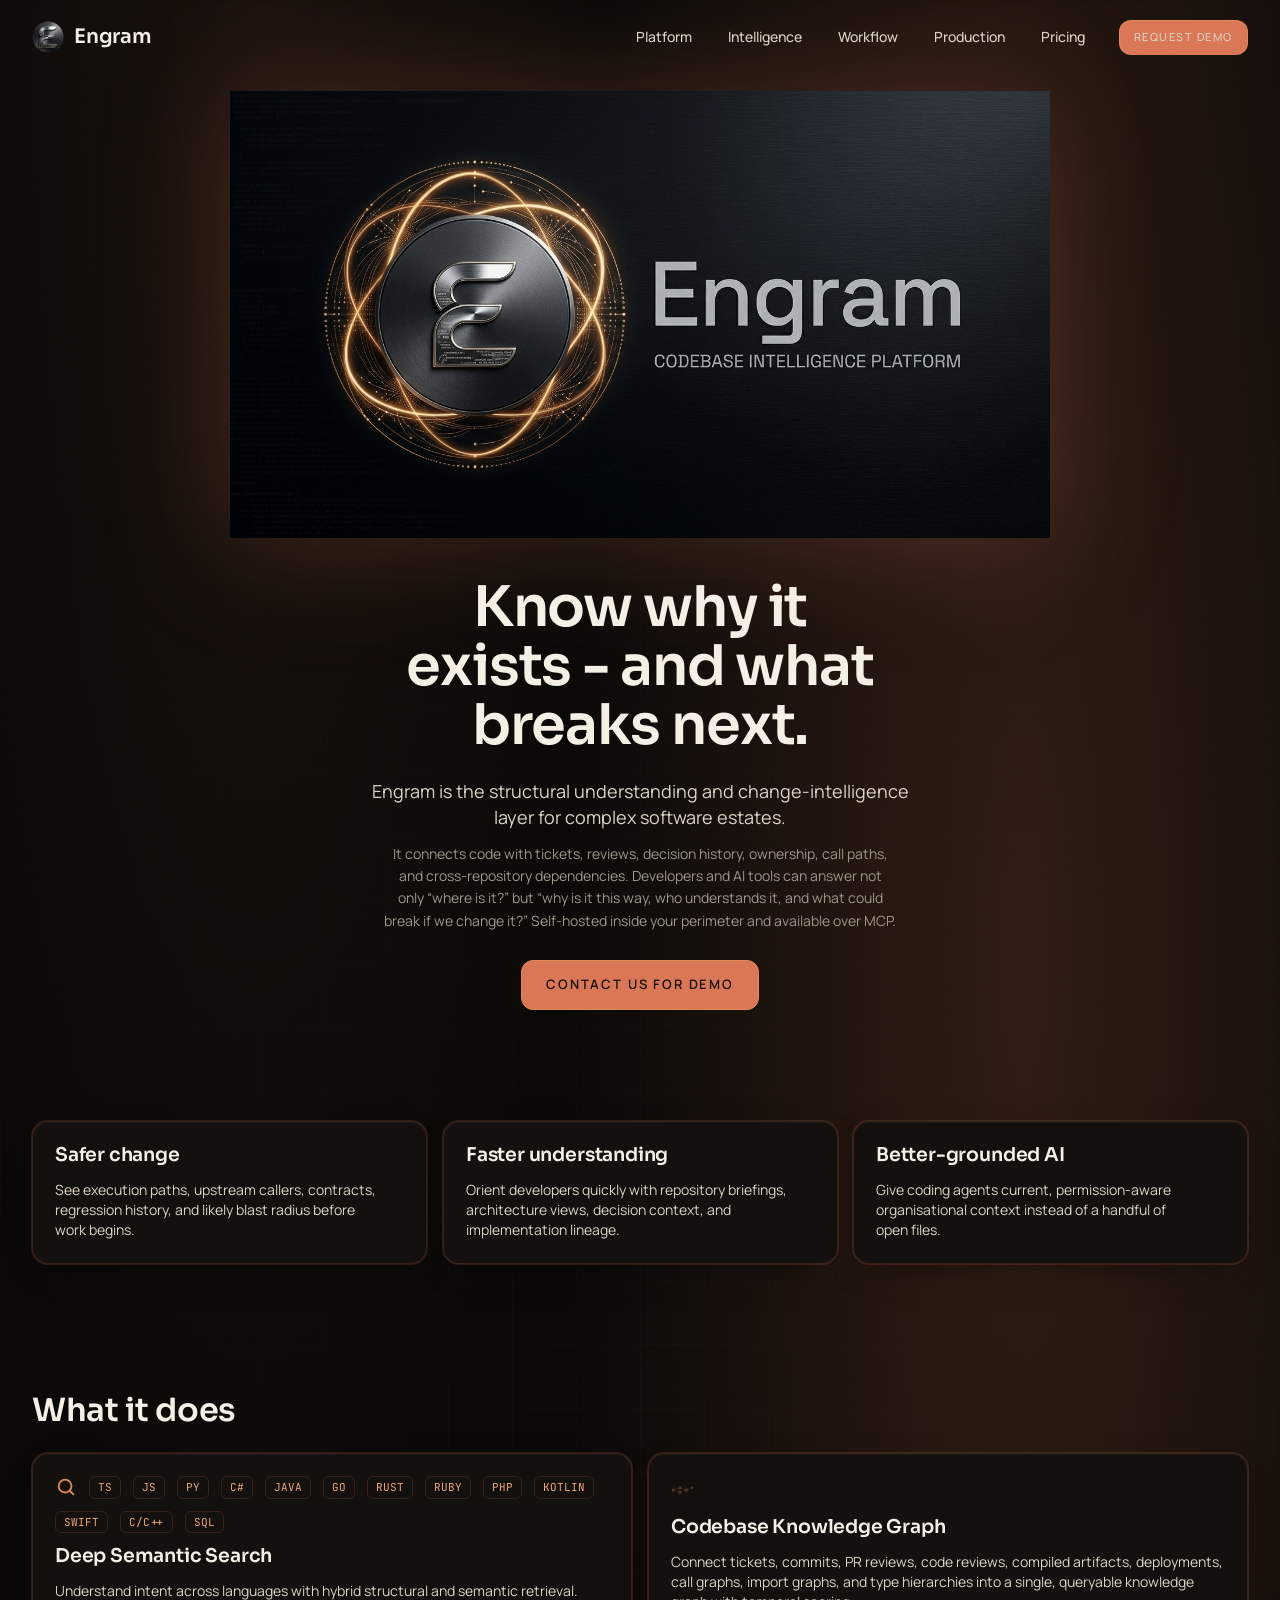
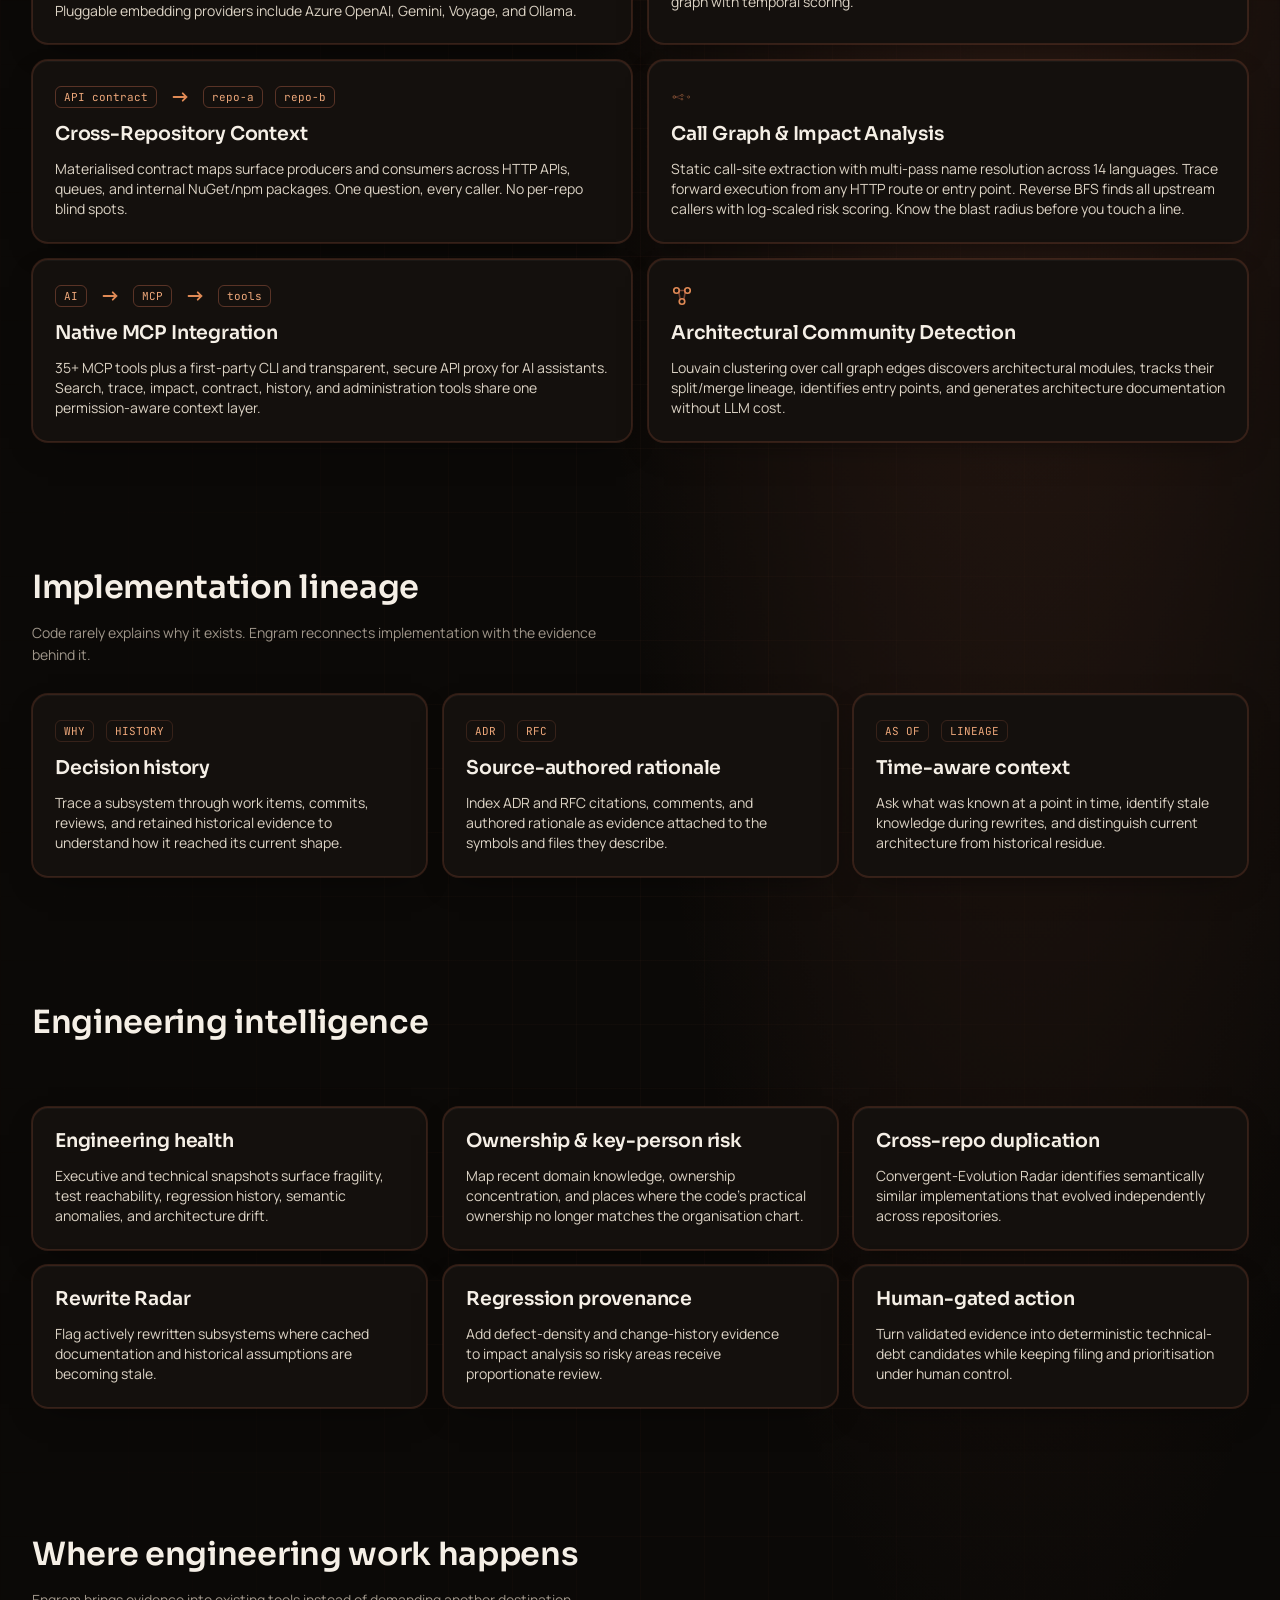
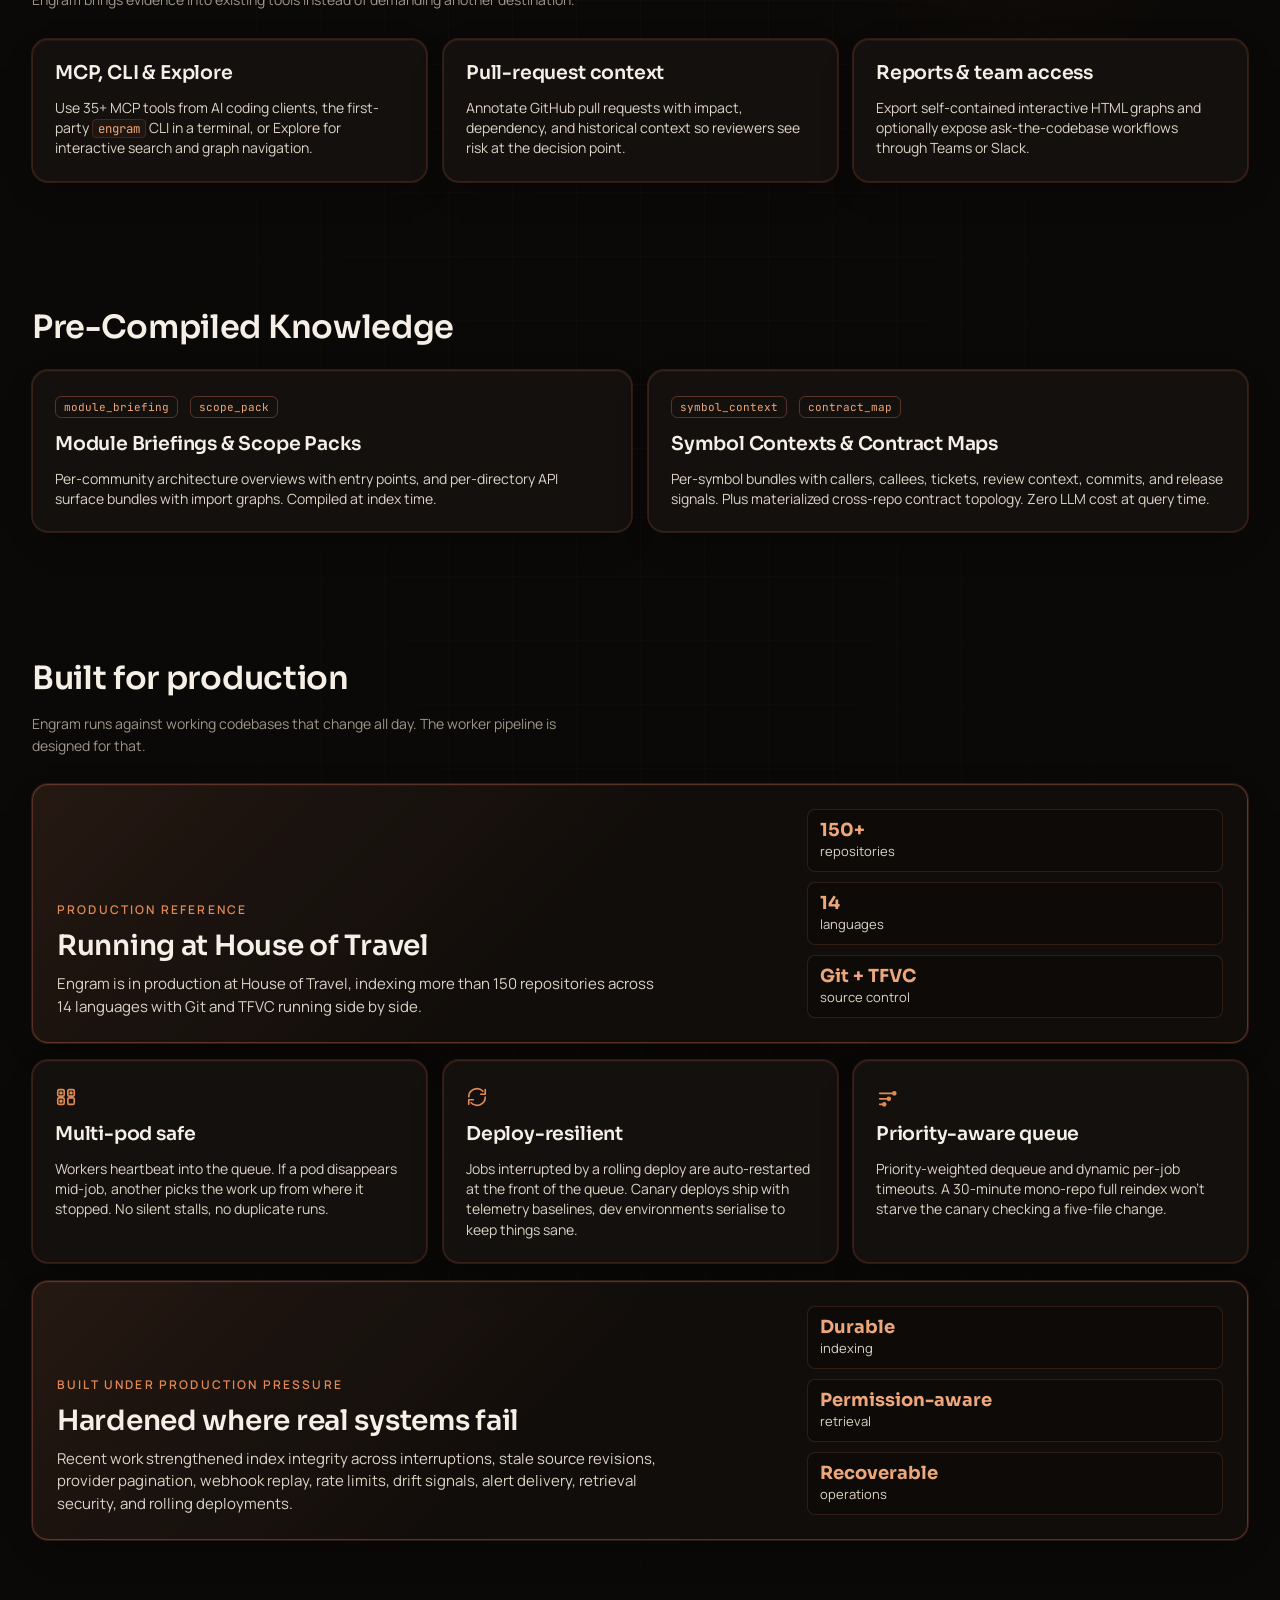
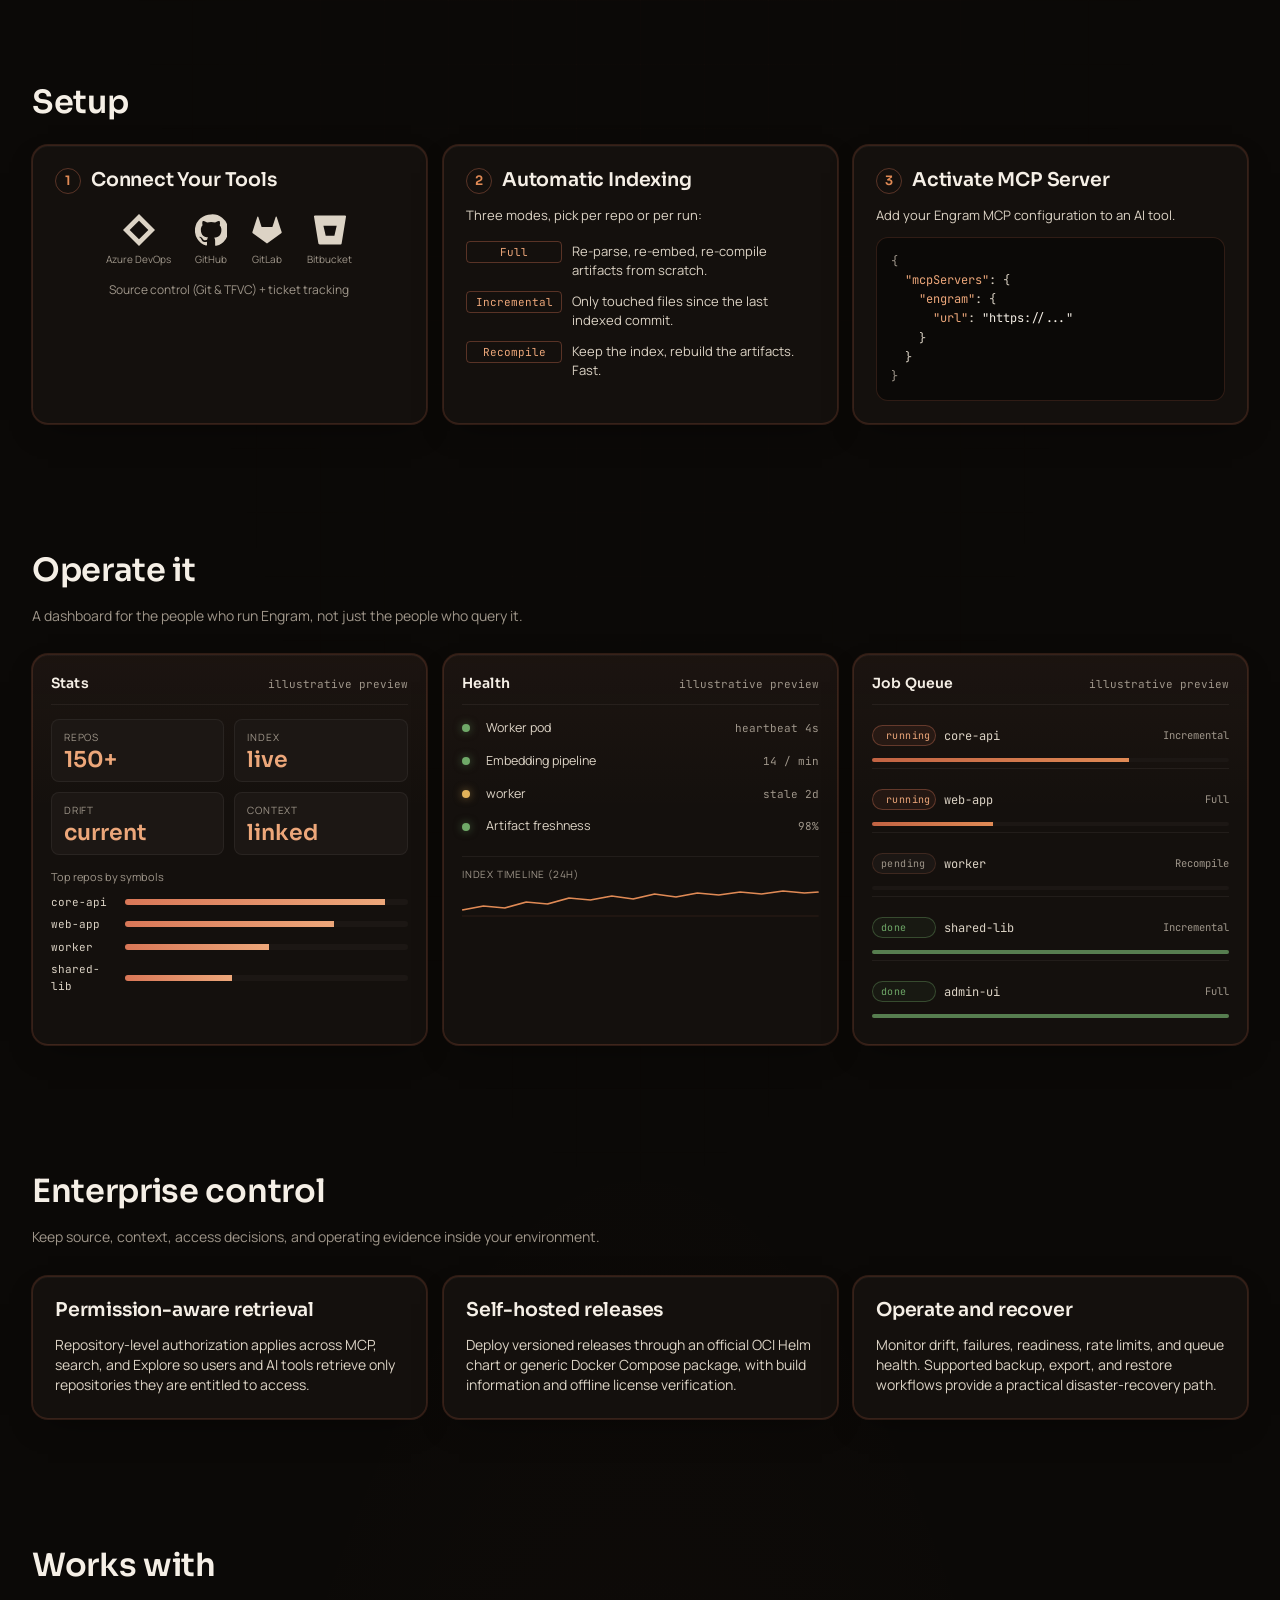
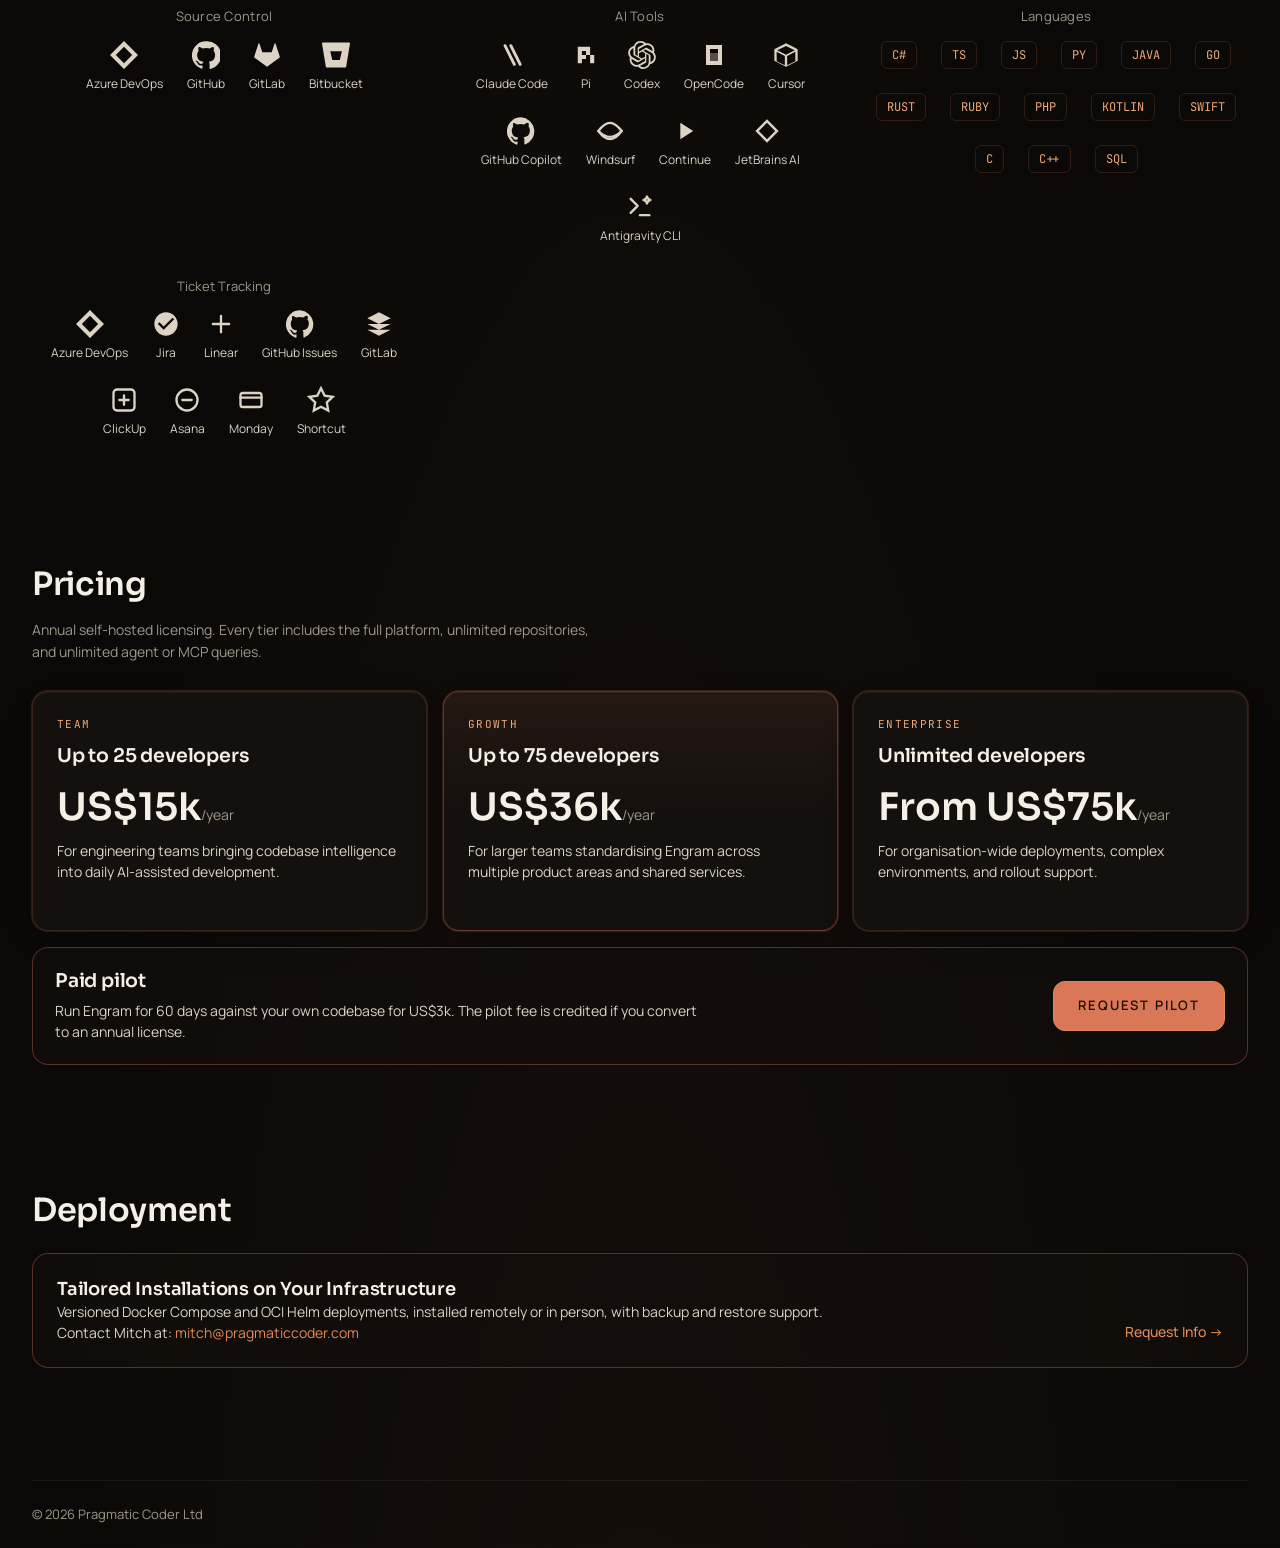
==== commit 493270c4: "feat: add OpenCode to AI tools" ====
--- a/index.html
+++ b/index.html
@@ -550,6 +550,13 @@
                 <span>Codex</span>
               </div>
               <div class="product">
+                <svg viewBox="0 0 24 42" fill="currentColor" aria-hidden="true">
+                  <path d="M18 12H6V30H18V12ZM24 36H0V6H24V36Z"/>
+                  <path d="M18 30H6V18H18V30Z" opacity="0.35"/>
+                </svg>
+                <span>OpenCode</span>
+              </div>
+              <div class="product">
                 <svg viewBox="0 0 24 24" fill="currentColor" aria-hidden="true"><path d="M12 2 2 7v10l10 5 10-5V7L12 2zm0 2.3 7.5 3.7L12 11.7 4.5 8 12 4.3zM4 9.3l7 3.5v8L4 17.3v-8zm9 11.5v-8l7-3.5v8l-7 3.5z"/></svg>
                 <span>Cursor</span>
               </div>
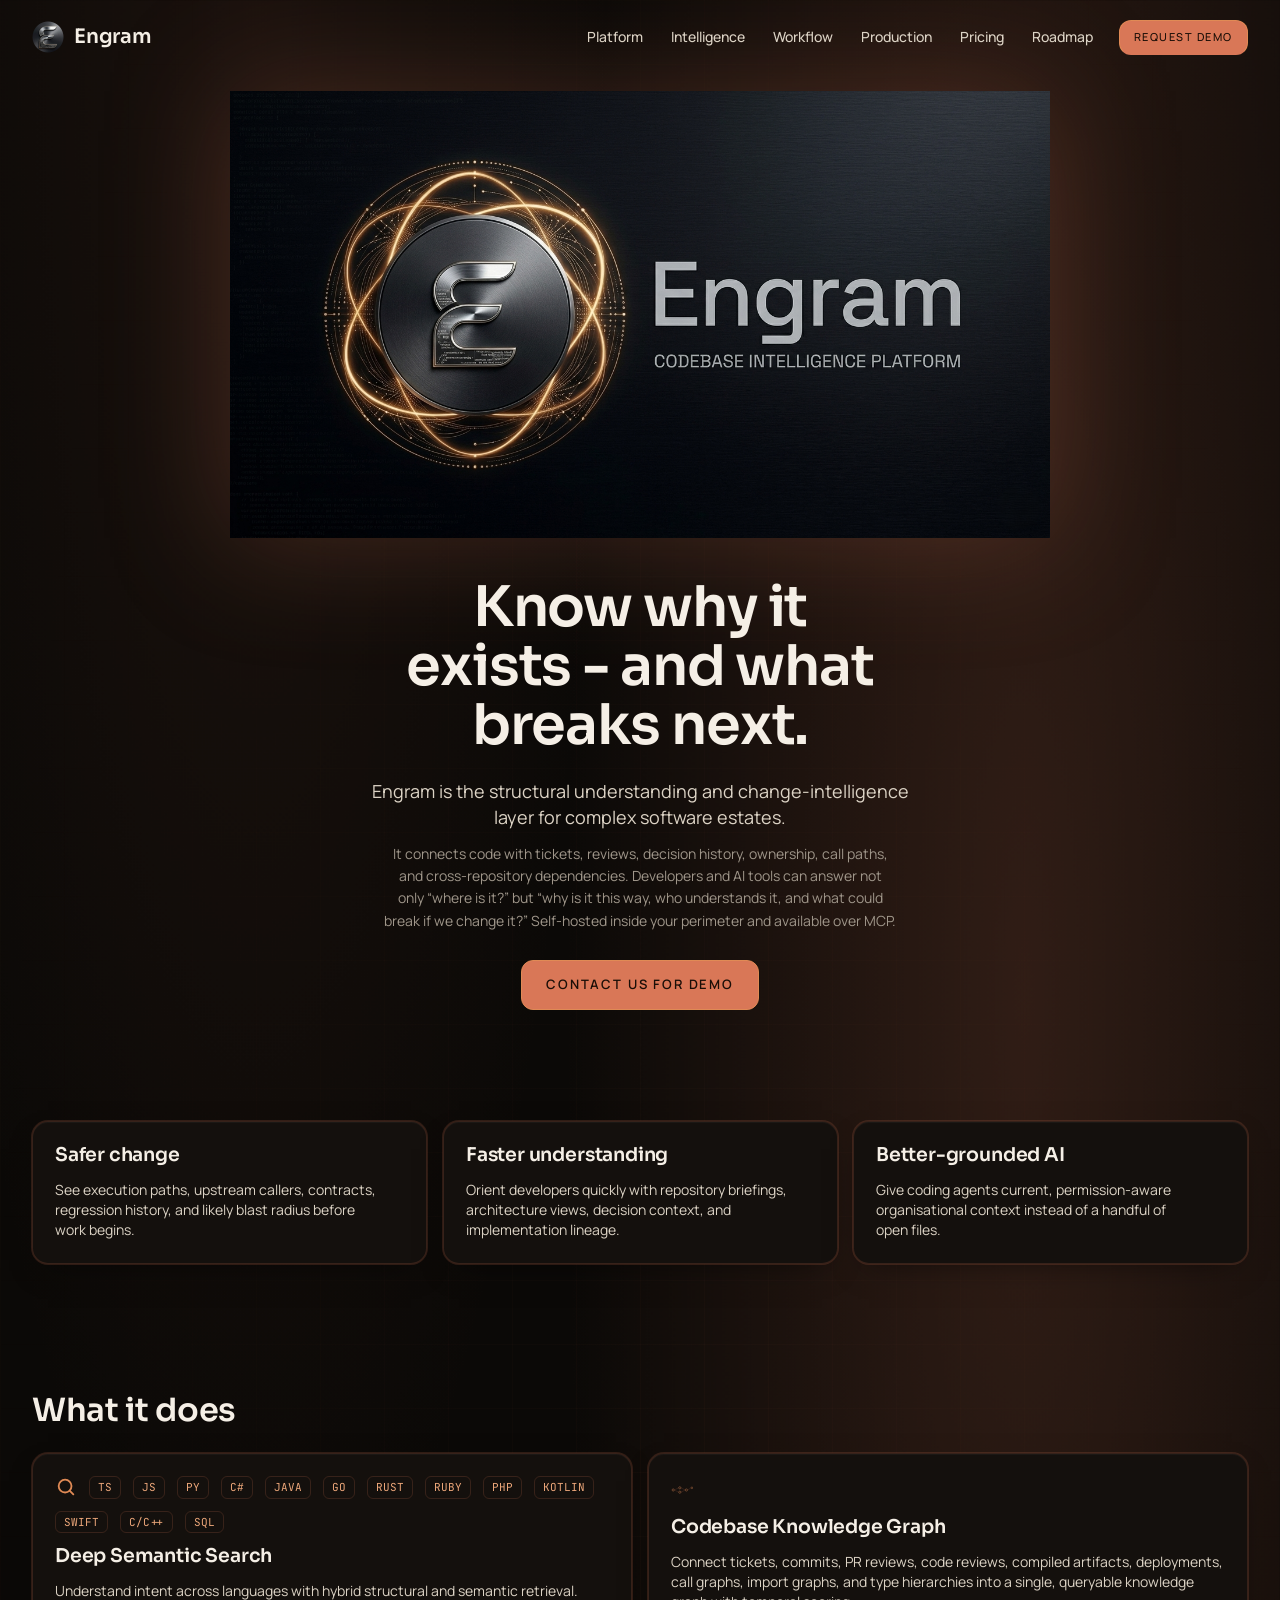
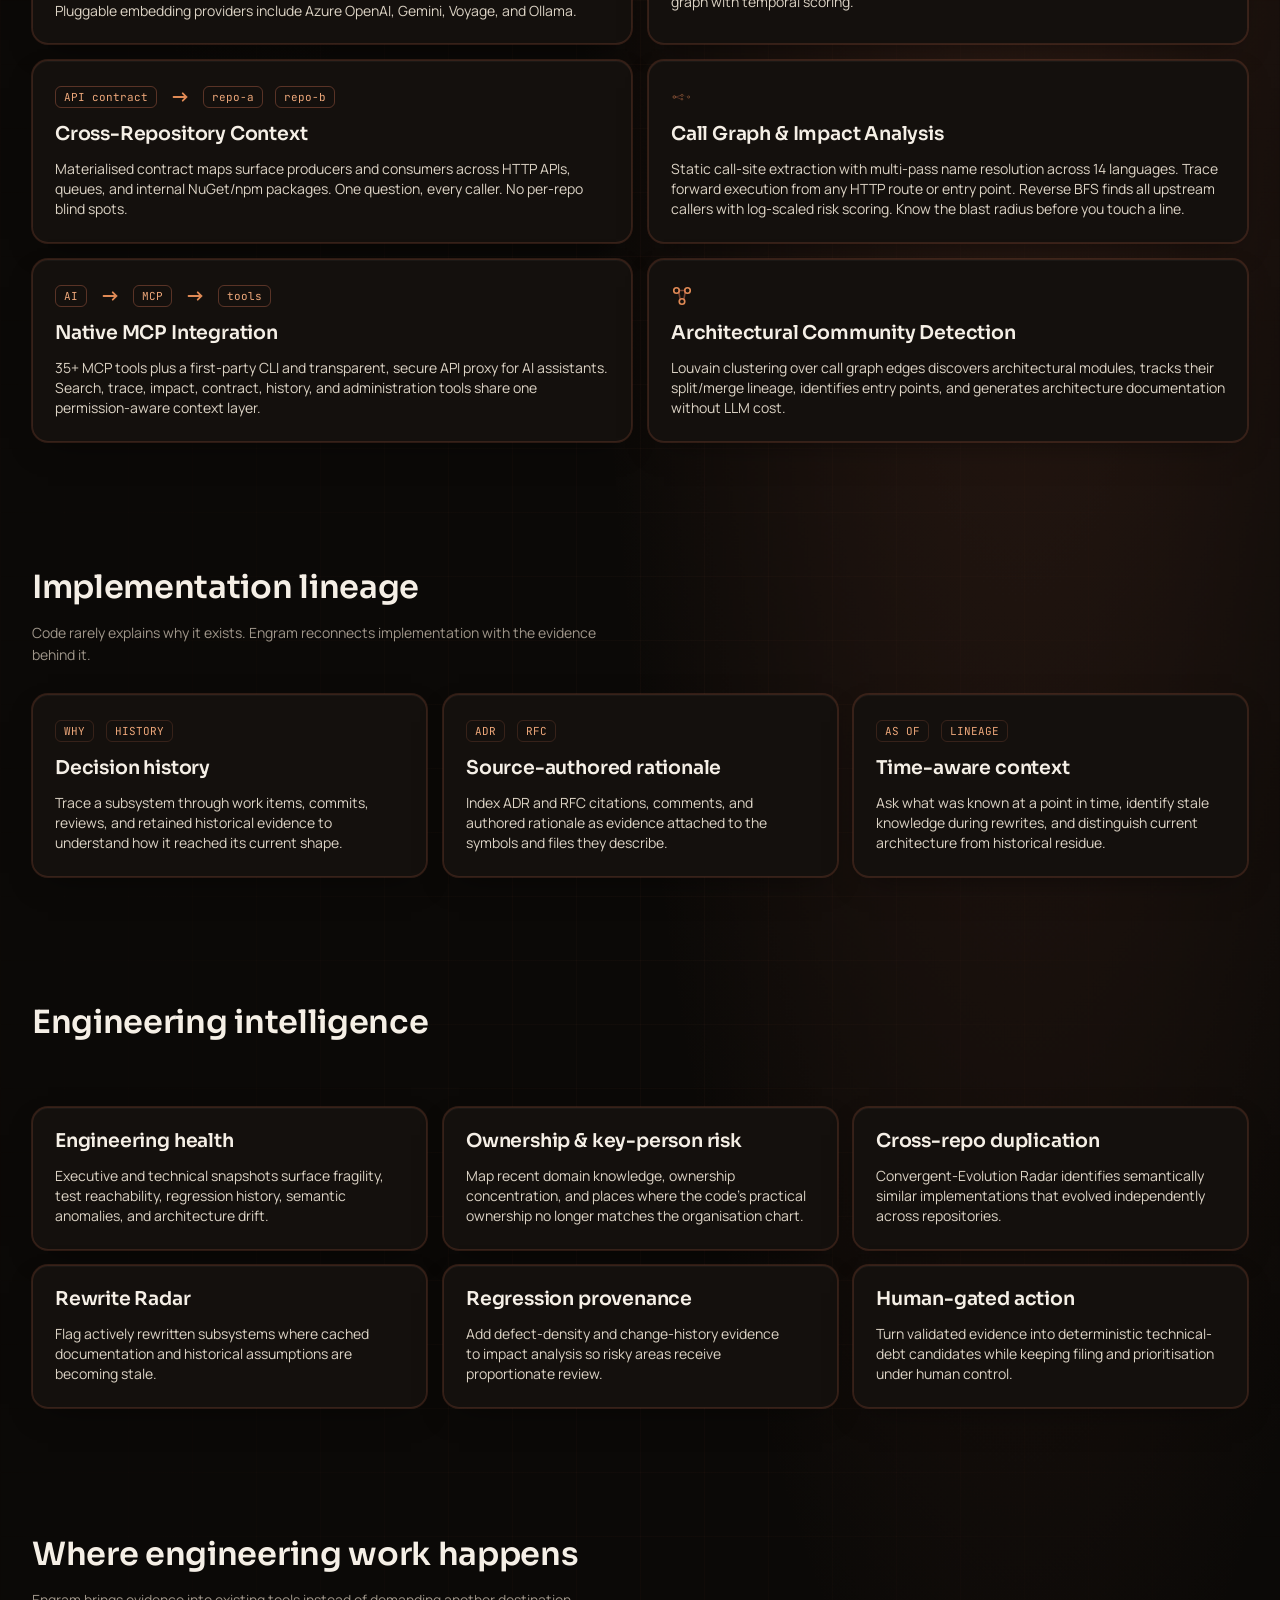
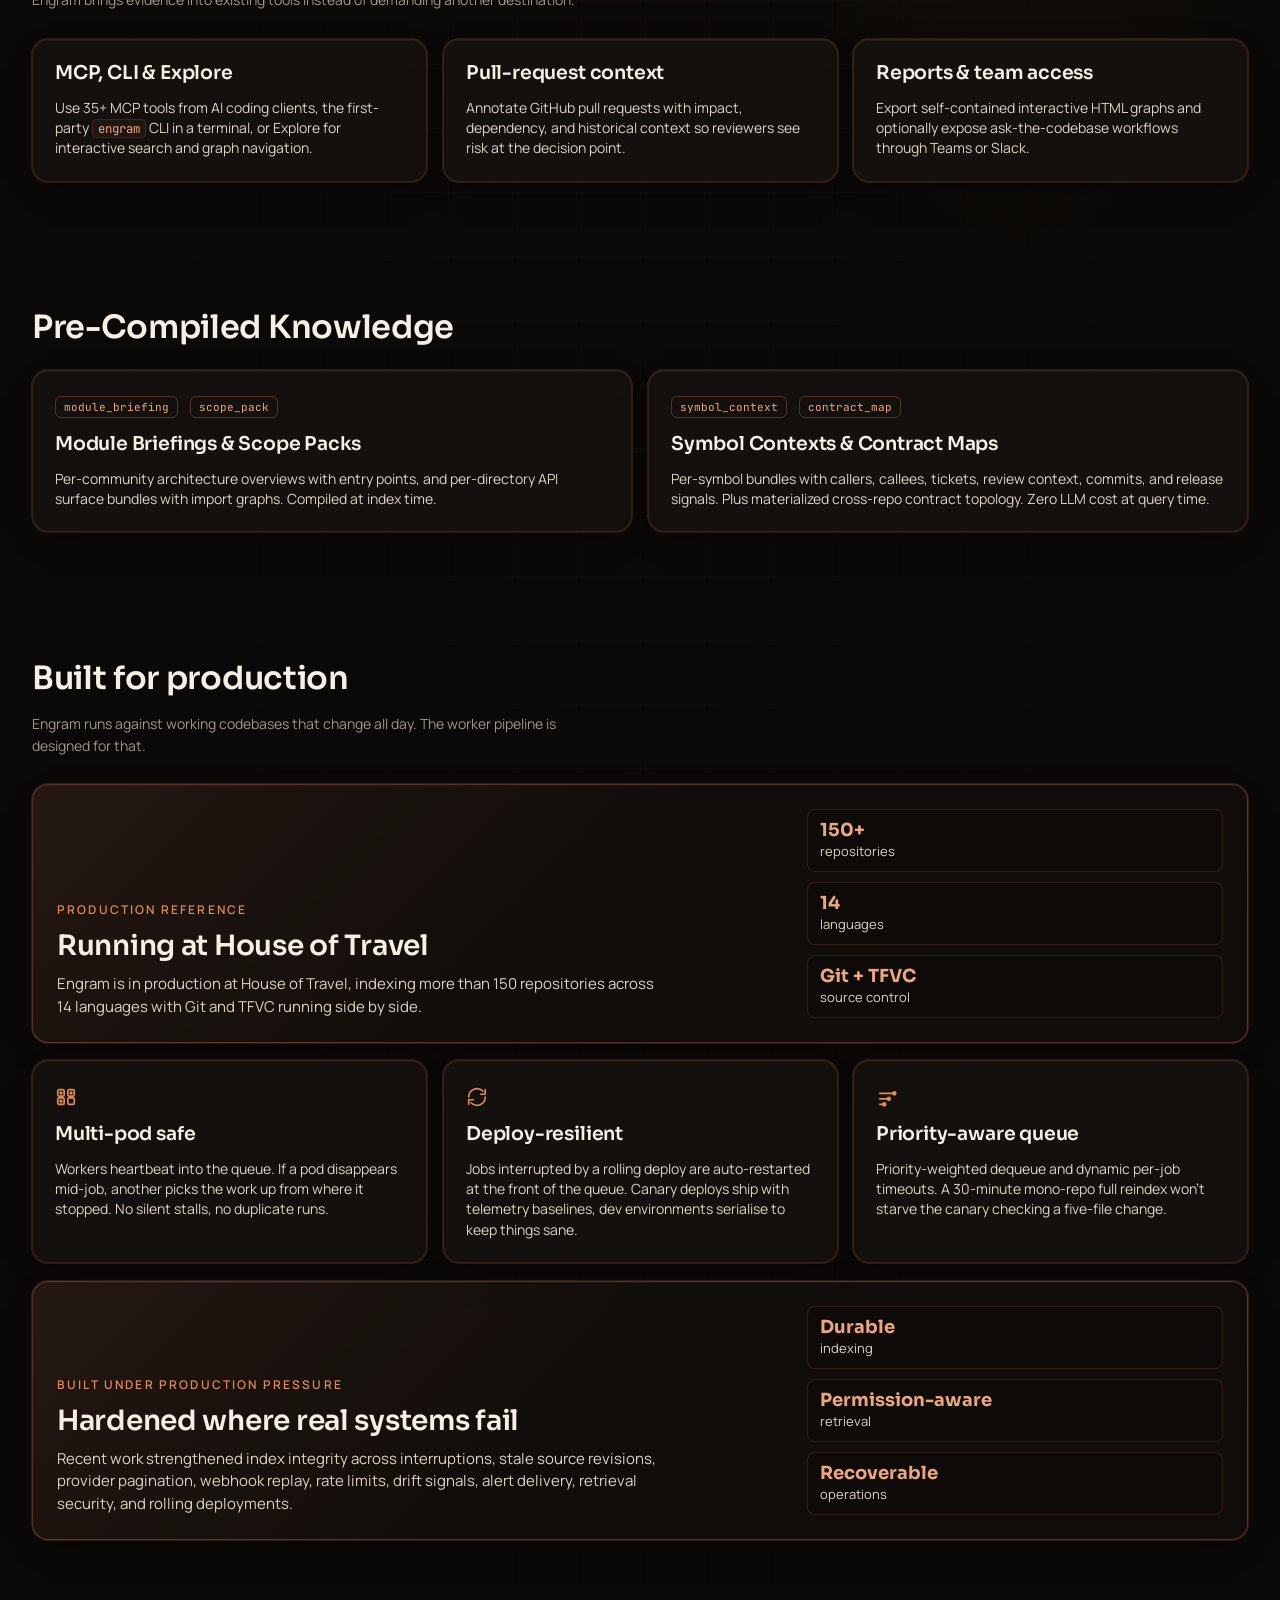
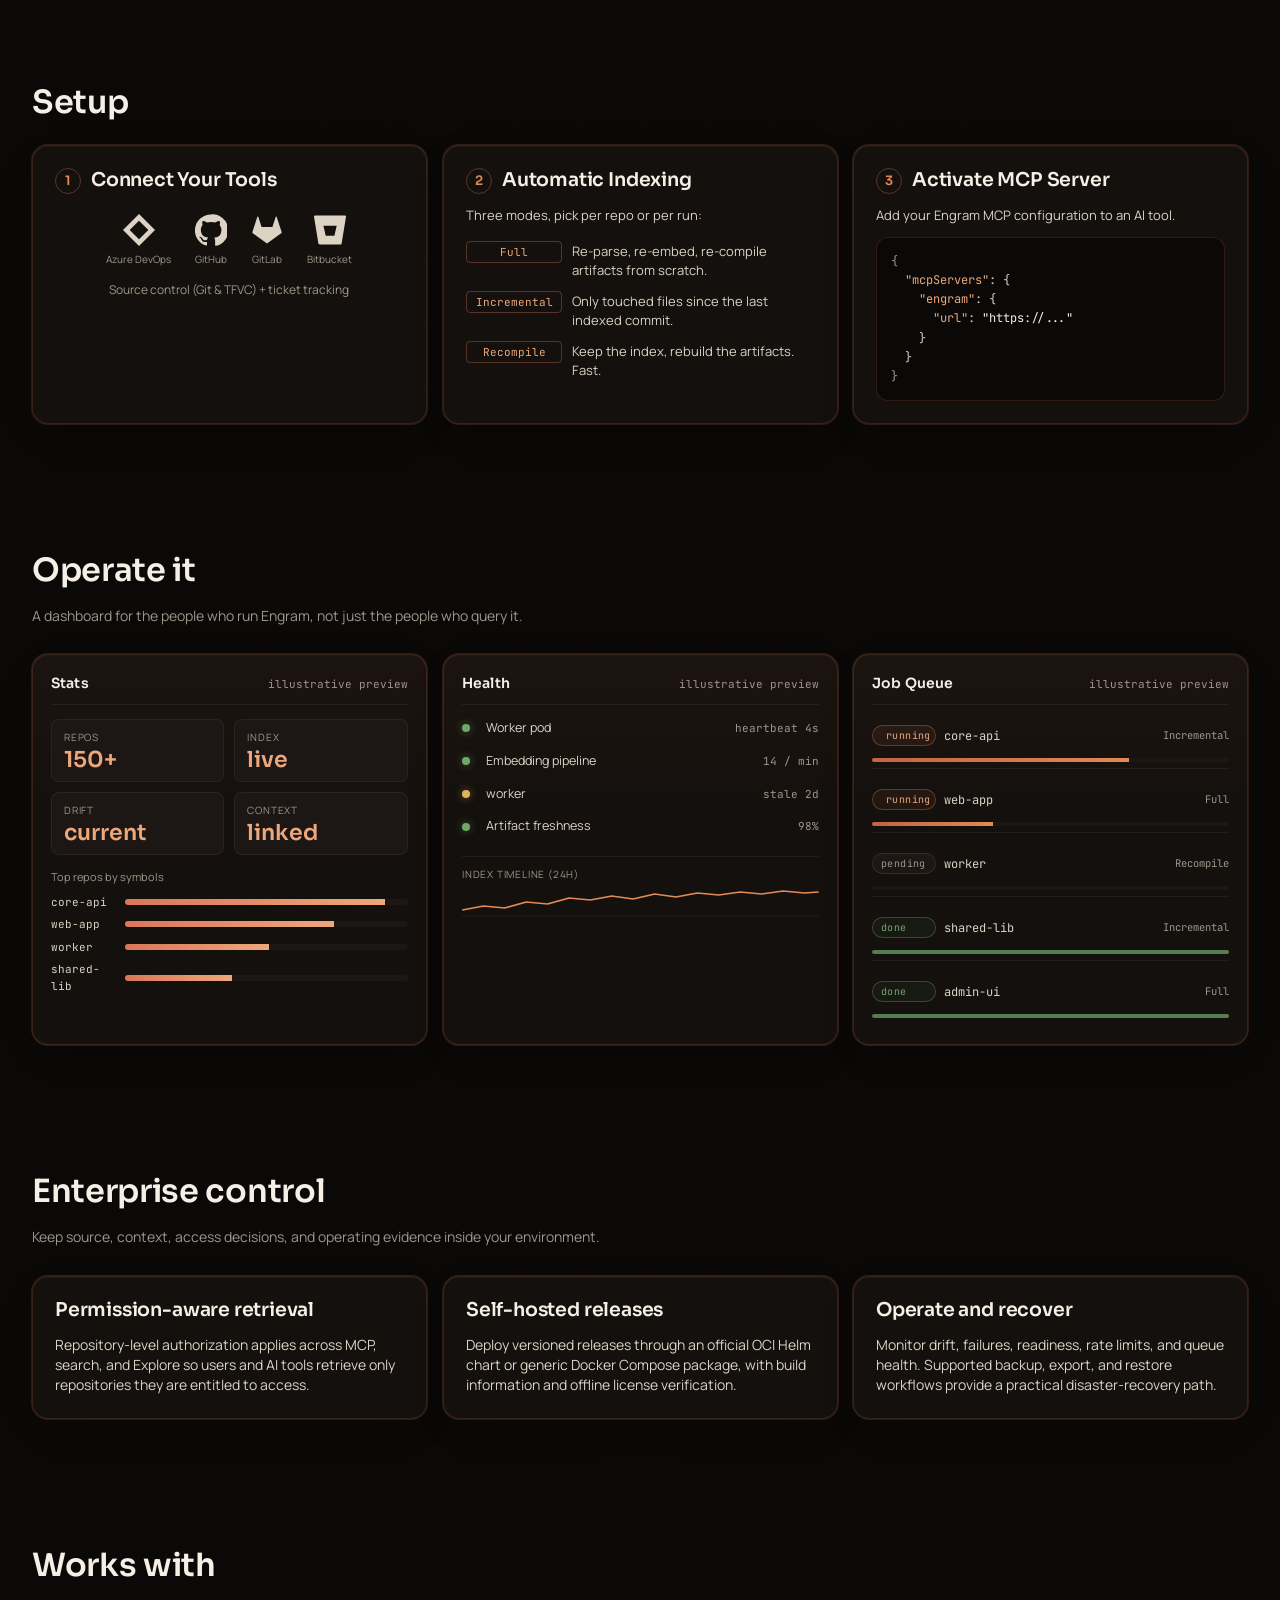
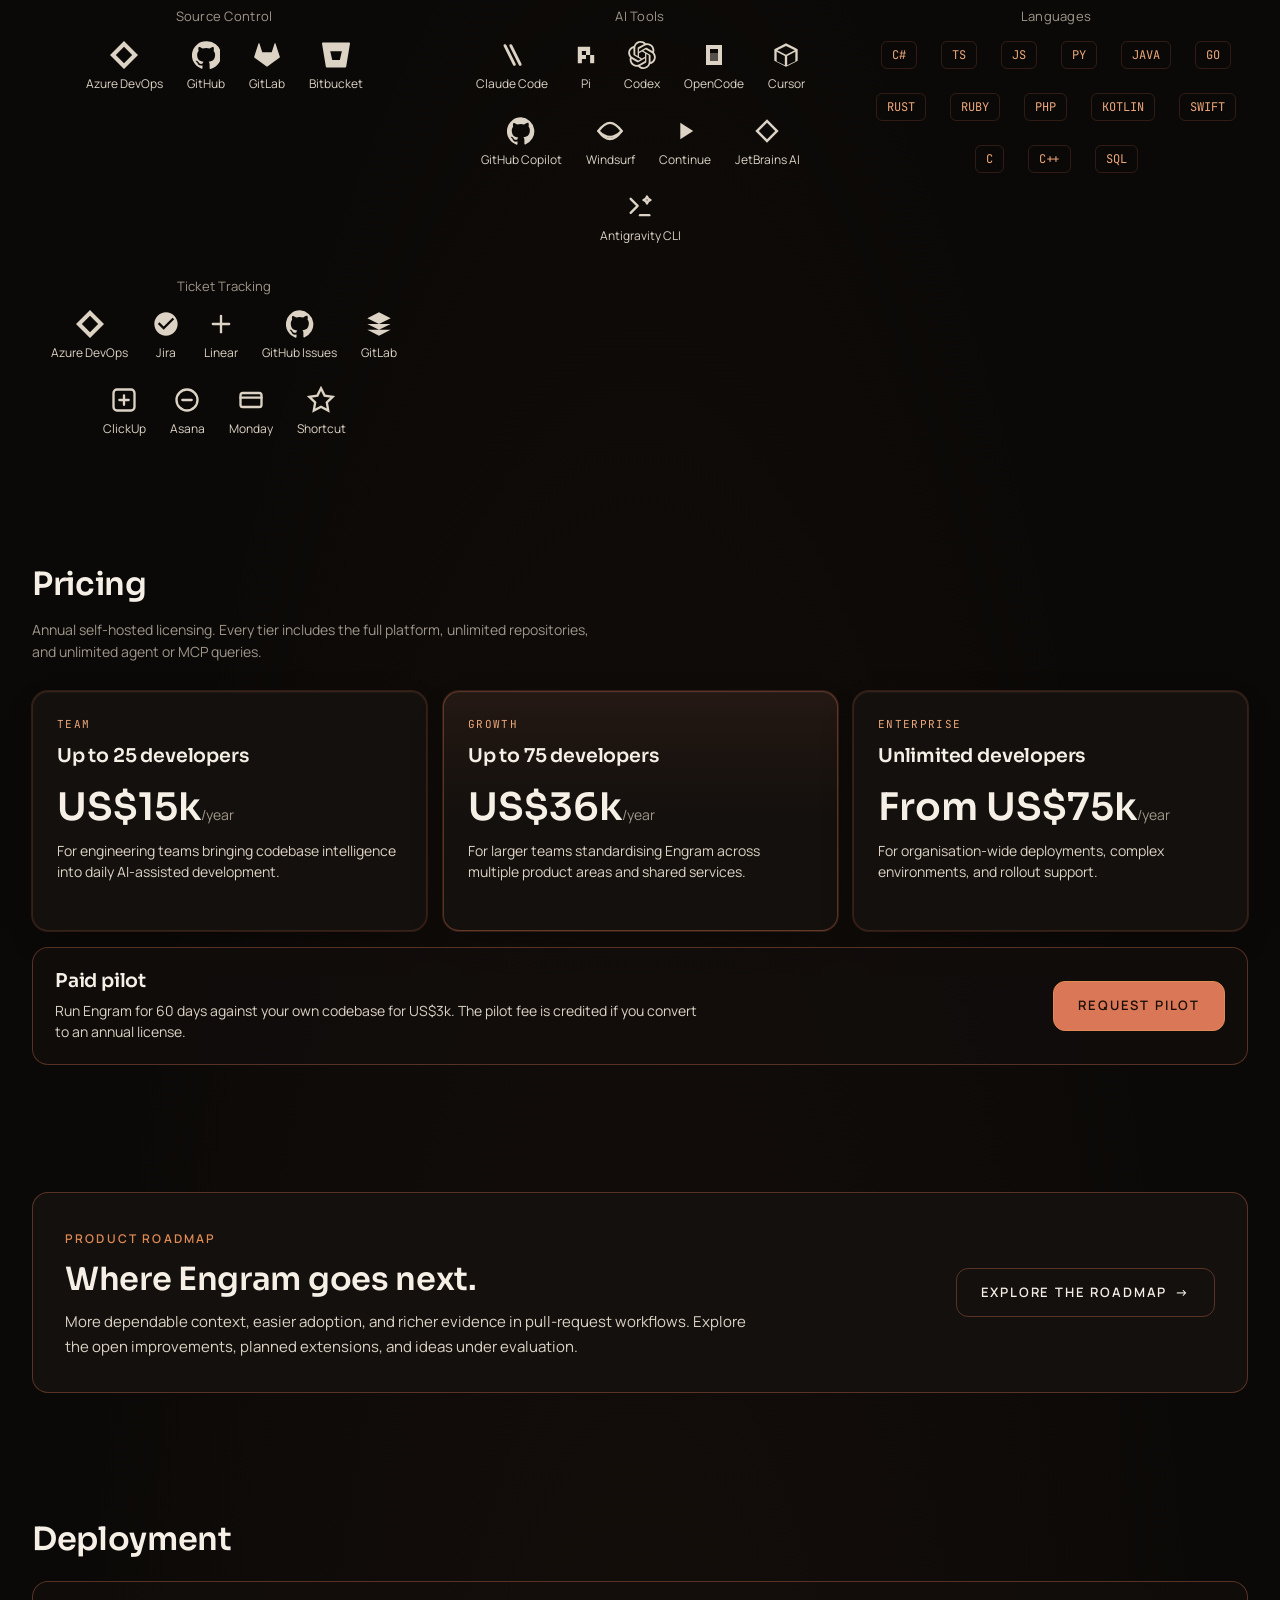
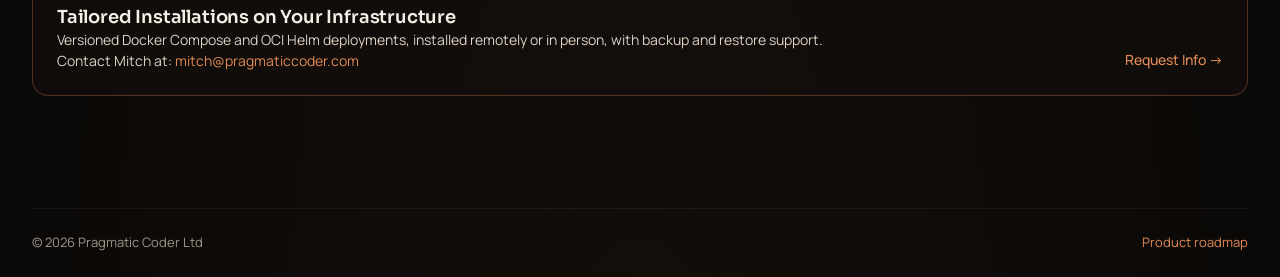
==== commit a447cafd: "feat: add a date-free product roadmap" ====
--- a/index.html
+++ b/index.html
@@ -83,6 +83,7 @@
           <a href="#workflow">Workflow</a>
           <a href="#reliability">Production</a>
           <a href="#pricing">Pricing</a>
+          <a href="roadmap.html">Roadmap</a>
           <a href="demo.html" class="btn btn-primary" style="padding:8px 14px;font-size:11px;">Request demo</a>
         </div>
       </nav>
@@ -678,6 +679,17 @@
         </div>
       </section>
 
+      <section class="section" id="roadmap" aria-labelledby="roadmap-h">
+        <div class="roadmap-preview">
+          <div>
+            <span class="eyebrow">Product roadmap</span>
+            <h2 id="roadmap-h">Where Engram goes next.</h2>
+            <p>More dependable context, easier adoption, and richer evidence in pull-request workflows. Explore the open improvements, planned extensions, and ideas under evaluation.</p>
+          </div>
+          <a href="roadmap.html" class="btn btn-ghost">Explore the roadmap <span aria-hidden="true">→</span></a>
+        </div>
+      </section>
+
       <!-- ── Deployment ─────────────────────────────────────────────── -->
       <section class="section" id="deployment" aria-labelledby="deploy-h">
         <h2 id="deploy-h" class="section-h reveal">Deployment</h2>
@@ -696,6 +708,7 @@
     <!-- ── Footer ──────────────────────────────────────────────────── -->
     <footer class="footer">
       <span>© 2026 Pragmatic Coder Ltd</span>
+      <a href="roadmap.html">Product roadmap</a>
     </footer>
 
   </div>
--- a/styles.css
+++ b/styles.css
@@ -250,7 +250,7 @@
 }
 .nav-links {
   display: flex;
-  gap: 32px;
+  gap: 24px;
   align-items: center;
 }
 .nav-links a {
@@ -261,6 +261,9 @@
   border-bottom: 1px solid transparent;
 }
 .nav-links a:hover { color: var(--fg-0); border-bottom-color: var(--line-firm); }
+.nav-links a[aria-current="page"] { color: var(--copper-200); border-bottom-color: var(--copper-300); }
+.nav-links .nav-demo { padding: 8px 14px; font-size: 11px; }
+.nav-links .btn-primary { color: var(--fg-onCopper); }
 .nav-toggle {
   display: none;
   background: transparent;
@@ -270,7 +273,7 @@
   color: var(--fg-0);
   cursor: pointer;
 }
-@media (max-width: 767px) {
+@media (max-width: 1000px) {
   .nav-links {
     position: absolute;
     top: 100%; right: 24px; left: 24px;
@@ -740,6 +743,8 @@
   display: flex;
   justify-content: space-between;
   align-items: center;
+  flex-wrap: wrap;
+  gap: 12px 24px;
   padding: 24px 0;
   border-top: 1px solid var(--line-cool);
   margin-top: 48px;
@@ -1087,6 +1092,16 @@
   .ops-pill-dot { animation: none; }
 }
 
+/* ── Homepage roadmap preview ──────────────────────────────────────── */
+.roadmap-preview { display: flex; align-items: center; justify-content: space-between; gap: 32px; padding: 32px; border: 1px solid var(--line-firm); border-radius: var(--r-lg); background: var(--bg-1); }
+.roadmap-preview h2 { margin: 12px 0; }
+.roadmap-preview p { max-width: 700px; font-size: 15px; line-height: 1.65; }
+.roadmap-preview .btn { flex-shrink: 0; }
+@media (max-width: 1000px) {
+  .roadmap-preview { flex-direction: column; align-items: flex-start; padding: 24px; }
+  .roadmap-preview .btn { max-width: 100%; }
+}
+
 /* ── Diagram-specific animations ───────────────────────────────────── */
 .diagram-orbit { animation: orbit-pulse 6s ease-in-out infinite; transform-origin: center; }
 .diagram-orbit:nth-child(2) { animation-delay: -2s; }
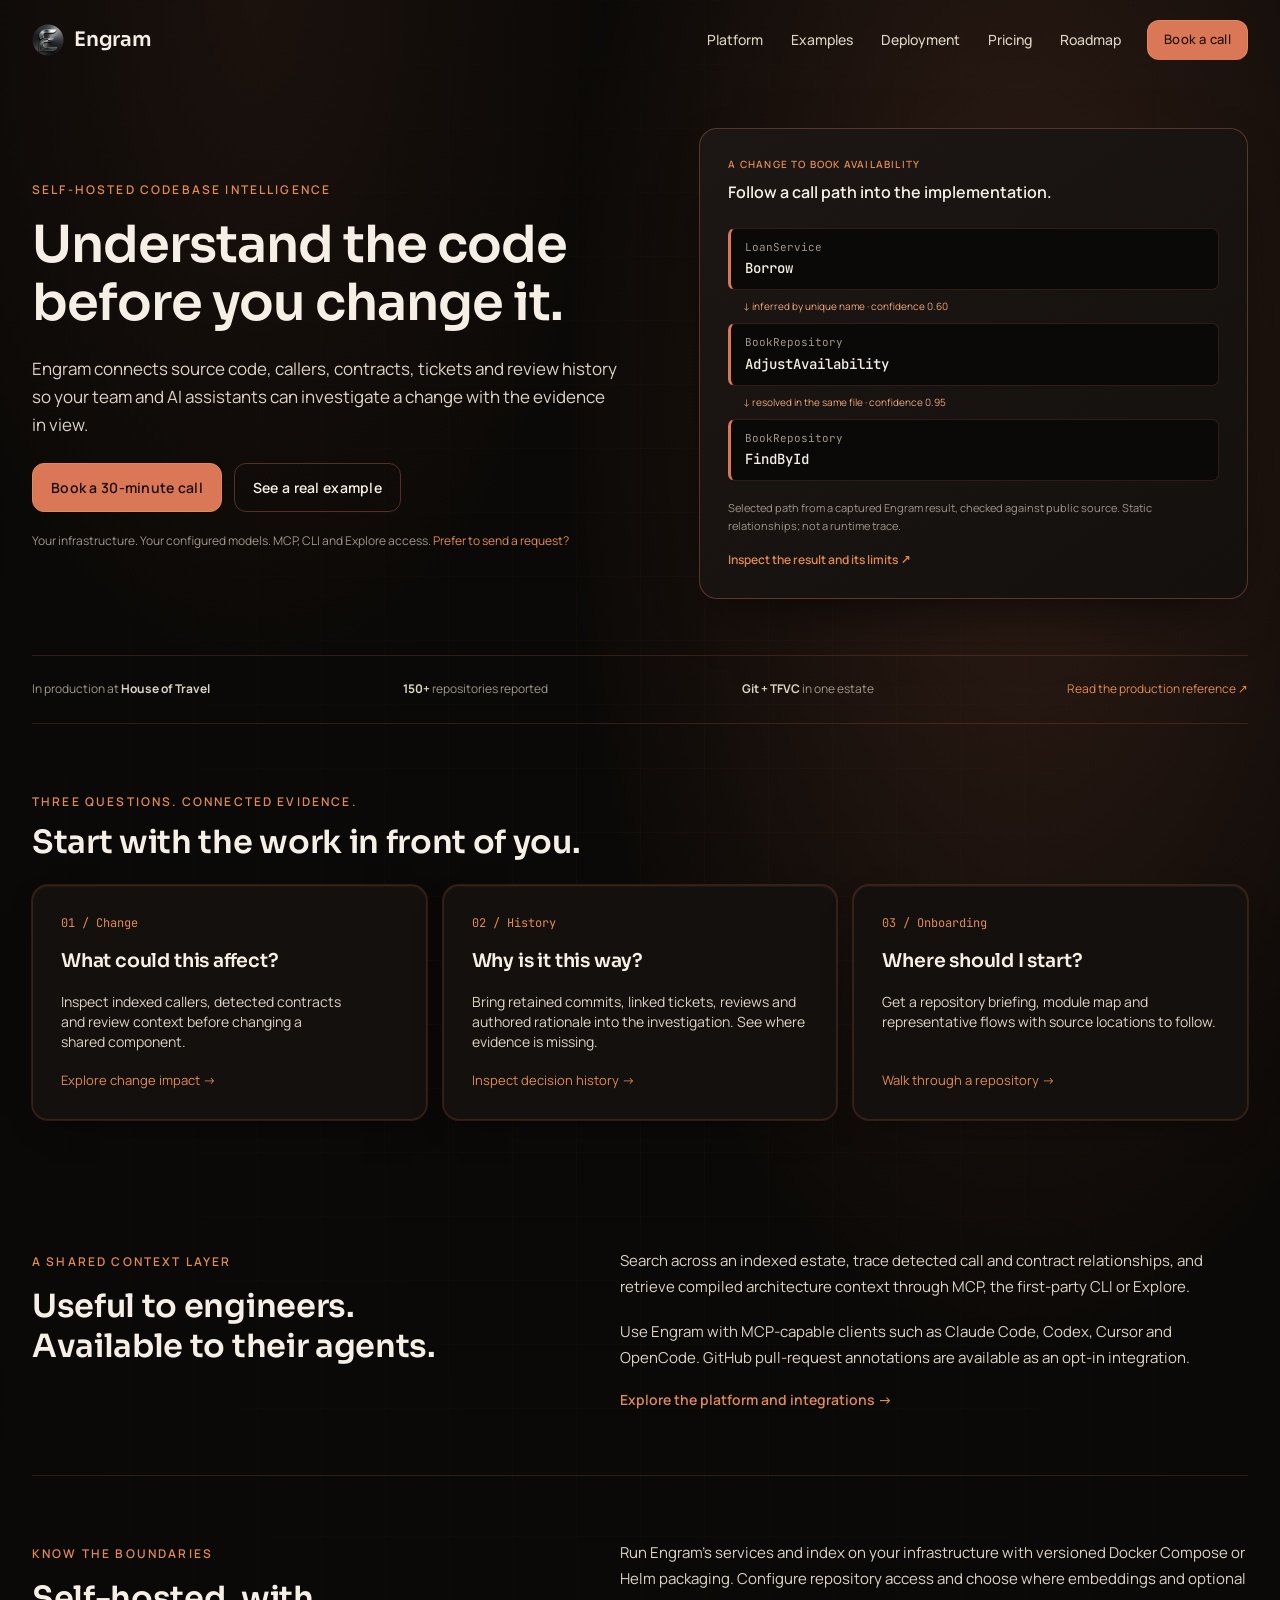
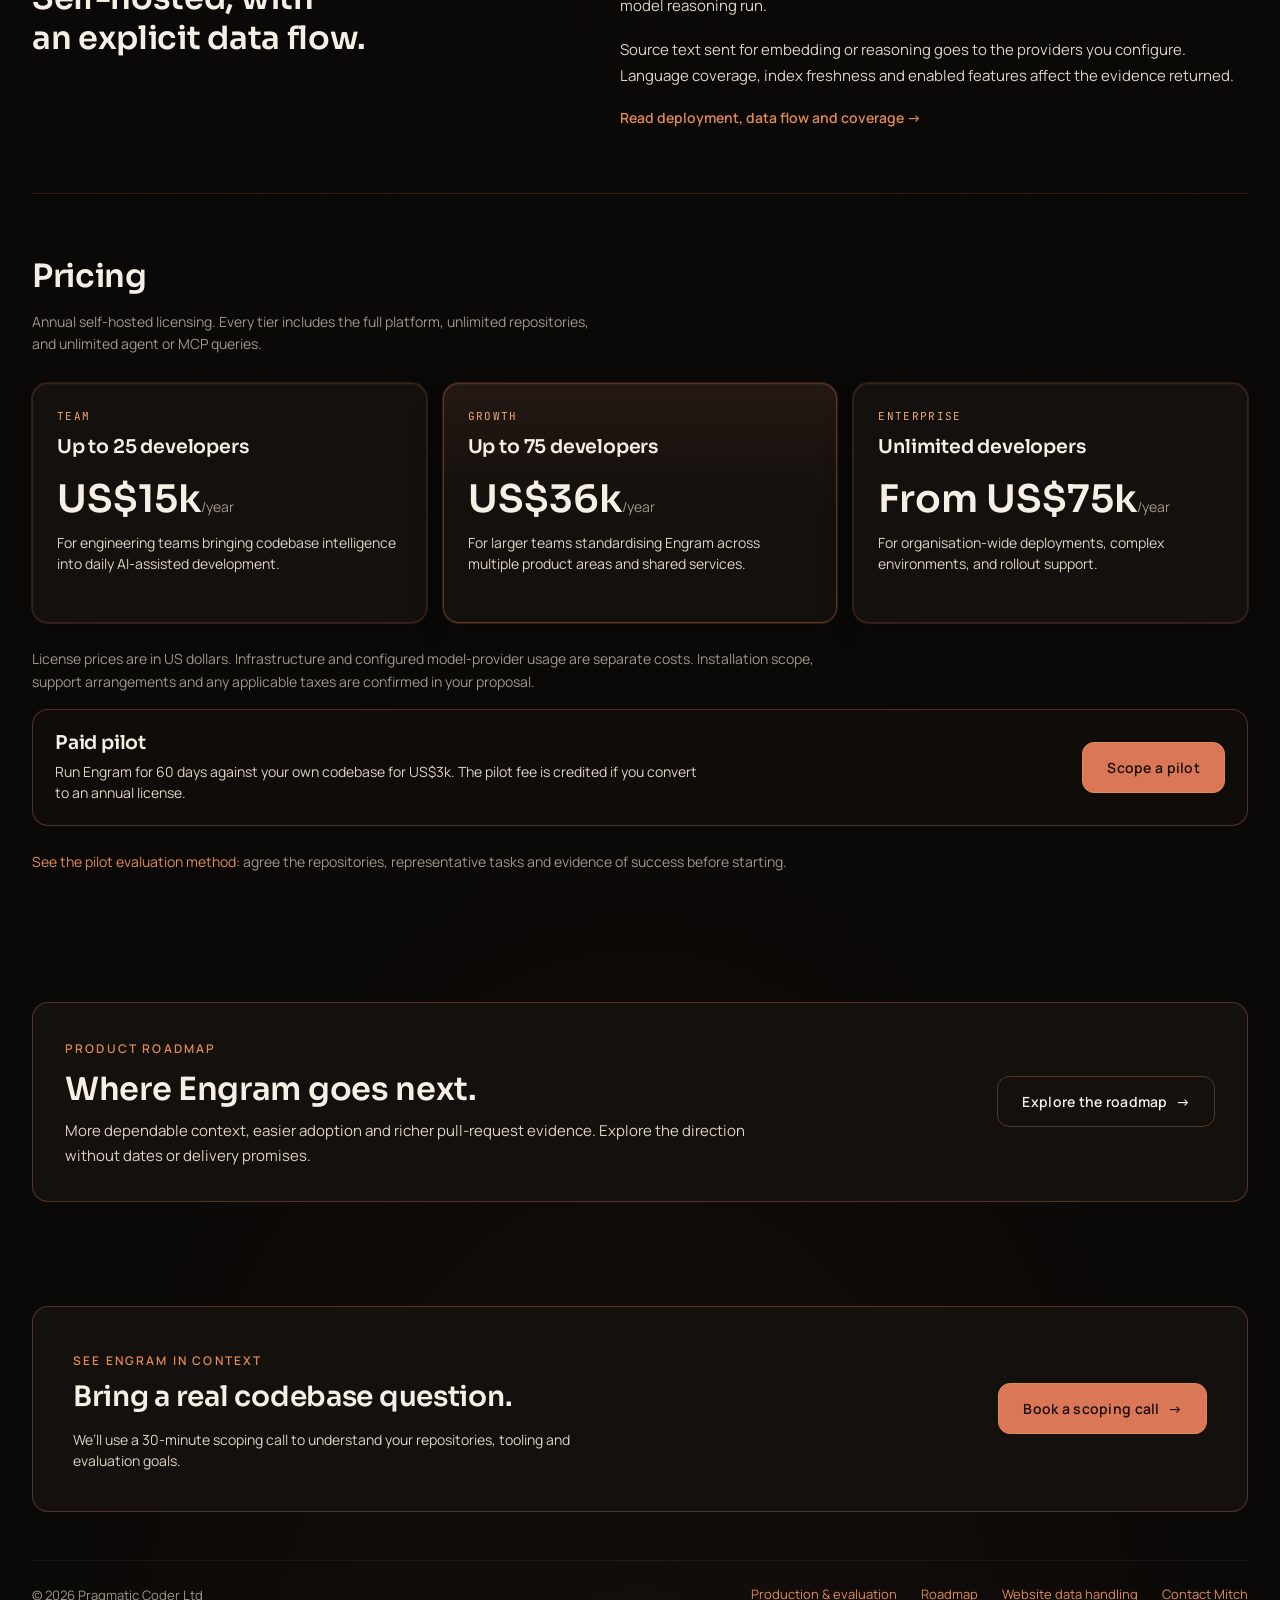
==== commit 376a4e66: "Refresh marketing site with product evidence, booking and deployment guidance" ====
--- a/index.html
+++ b/index.html
@@ -1,46 +1,37 @@
 <!doctype html>
-<html lang="en">
-<head>
+<html lang="en"><head>
 <meta charset="utf-8"/>
 <meta name="viewport" content="width=device-width,initial-scale=1"/>
-<title>Engram: Codebase Intelligence Platform</title>
-<meta name="description" content="Codebase intelligence and change intelligence for complex software estates. Trace execution, map cross-repo dependencies, recover decision context, and understand blast radius before code changes. Self-hosted and available to AI tools over MCP."/>
+<title>Engram: Understand the Code Before You Change It</title>
+<meta name="description" content="Self-hosted codebase intelligence for engineers and AI assistants. Investigate change impact, retained decision history and architecture with inspectable evidence."/>
 <meta name="theme-color" content="#0B0907"/>
 <link rel="canonical" href="https://engram.pragmaticcoder.com/"/>
-<link rel="icon" type="image/png" href="assets/logo-mark.png"/>
-<link rel="apple-touch-icon" href="assets/logo-mark.png"/>
-
-<!-- Open Graph -->
+<link rel="icon" type="image/png" href="/assets/logo-mark.png"/>
+<link rel="apple-touch-icon" href="/assets/logo-mark.png"/>
 <meta property="og:type" content="website"/>
 <meta property="og:url" content="https://engram.pragmaticcoder.com/"/>
-<meta property="og:title" content="Engram: Codebase Intelligence Platform"/>
-<meta property="og:description" content="Structural understanding and change intelligence across code, tickets, reviews, decisions, ownership, and dependencies. Self-hosted and available to AI tools over MCP."/>
-<meta property="og:image" content="assets/og-image.png"/>
+<meta property="og:title" content="Engram: Understand the Code Before You Change It"/>
+<meta property="og:description" content="Self-hosted codebase intelligence for engineers and AI assistants. Investigate change impact, retained decision history and architecture with inspectable evidence."/>
+<meta property="og:image" content="https://engram.pragmaticcoder.com/assets/og-image.png"/>
 <meta property="og:image:width" content="1200"/>
 <meta property="og:image:height" content="630"/>
-
-<!-- Twitter -->
 <meta name="twitter:card" content="summary_large_image"/>
-<meta name="twitter:title" content="Engram: Codebase Intelligence Platform"/>
-<meta name="twitter:description" content="Know why software exists - and what could break when it changes. Self-hosted codebase and change intelligence via MCP."/>
-<meta name="twitter:image" content="assets/og-image.png"/>
-
-<!-- Fonts -->
+<meta name="twitter:title" content="Engram: Understand the Code Before You Change It"/>
+<meta name="twitter:description" content="Self-hosted codebase intelligence for engineers and AI assistants. Investigate change impact, retained decision history and architecture with inspectable evidence."/>
+<meta name="twitter:image" content="https://engram.pragmaticcoder.com/assets/og-image.png"/>
 <link rel="preconnect" href="https://fonts.googleapis.com"/>
 <link rel="preconnect" href="https://fonts.gstatic.com" crossorigin/>
-<link href="https://fonts.googleapis.com/css2?family=Sora:wght@400;500;600;700&family=Manrope:wght@400;500;600;700&family=JetBrains+Mono:wght@400;500&display=swap" rel="stylesheet"/>
+<link href="https://fonts.googleapis.com/css2?family=Sora:wght@400;500;600;700&amp;family=Manrope:wght@400;500;600;700&amp;family=JetBrains+Mono:wght@400;500&amp;display=swap" rel="stylesheet"/>
+<link rel="stylesheet" href="/styles.css"/>
+<link rel="stylesheet" href="/refresh.css"/>
 
-<link rel="stylesheet" href="styles.css"/>
-
-<!-- Structured data -->
-<script type="application/ld+json">
-{
+<script type="application/ld+json">{
   "@context": "https://schema.org",
   "@type": "SoftwareApplication",
   "name": "Engram",
   "applicationCategory": "DeveloperApplication",
   "operatingSystem": "Cross-platform",
-  "description": "Codebase intelligence and change intelligence for complex software estates. Connects code with tickets, reviews, decisions, ownership, and dependencies so teams can understand why software exists and what could break when it changes.",
+  "description": "Self-hosted codebase intelligence connecting source code, indexed relationships and retained decision evidence.",
   "url": "https://engram.pragmaticcoder.com/",
   "publisher": {
     "@type": "Organization",
@@ -51,669 +42,80 @@
     "@type": "AggregateOffer",
     "priceCurrency": "USD",
     "lowPrice": "15000",
-    "highPrice": "75000",
     "offerCount": "3",
-    "availability": "https://schema.org/InStock"
+    "description": "Annual licenses: Team US$15,000; Growth US$36,000; Enterprise from US$75,000. Infrastructure and model usage are separate."
   }
-}
-</script>
-</head>
-<body>
-
+}</script>
+</head><body>
 <a href="#main" class="skip">Skip to main content</a>
-
-<div class="page">
-  <div class="bg-atmos" aria-hidden="true"></div>
-
-  <div class="container">
-
-    <!-- ── Nav ─────────────────────────────────────────────────────── -->
-    <header>
-      <nav class="nav" aria-label="Primary">
-        <a href="/" class="nav-logo" aria-label="Engram home">
-          <img src="assets/logo-mark.png" alt=""/>
-          <span>Engram</span>
-        </a>
-        <button class="nav-toggle" type="button" aria-label="Toggle navigation" aria-expanded="false" aria-controls="nav-links">
-          <svg width="20" height="20" viewBox="0 0 24 24" fill="none" stroke="currentColor" stroke-width="2" stroke-linecap="round"><line x1="3" y1="6" x2="21" y2="6"/><line x1="3" y1="12" x2="21" y2="12"/><line x1="3" y1="18" x2="21" y2="18"/></svg>
-        </button>
-        <div class="nav-links" id="nav-links">
-          <a href="#features">Platform</a>
-          <a href="#intelligence">Intelligence</a>
-          <a href="#workflow">Workflow</a>
-          <a href="#reliability">Production</a>
-          <a href="#pricing">Pricing</a>
-          <a href="roadmap.html">Roadmap</a>
-          <a href="demo.html" class="btn btn-primary" style="padding:8px 14px;font-size:11px;">Request demo</a>
-        </div>
-      </nav>
-    </header>
-
-    <main id="main">
-
-      <!-- ── Hero ──────────────────────────────────────────────────── -->
-      <section class="hero hero-stacked">
-        <figure class="hero-lockup reveal" aria-label="Engram: Codebase Intelligence Platform">
-          <img src="assets/logo-hero.png" alt="Engram: Codebase Intelligence Platform"/>
-        </figure>
-        <div class="hero-copy reveal">
-          <h1>Know why it exists - and what breaks next.</h1>
-          <p class="hero-lede">Engram is the structural understanding and change-intelligence layer for complex software estates.</p>
-          <p class="hero-sub">It connects code with tickets, reviews, decision history, ownership, call paths, and cross-repository dependencies. Developers and AI tools can answer not only “where is it?” but “why is it this way, who understands it, and what could break if we change it?” Self-hosted inside your perimeter and available over MCP.</p>
-          <div class="hero-actions">
-            <a class="btn btn-primary" href="demo.html">Contact us for demo</a>
-          </div>
-        </div>
-      </section>
-
-      <section class="section section-tight" aria-label="Engram outcomes">
-        <div class="grid-3">
-          <article class="card reveal"><h3>Safer change</h3><p>See execution paths, upstream callers, contracts, regression history, and likely blast radius before work begins.</p></article>
-          <article class="card reveal"><h3>Faster understanding</h3><p>Orient developers quickly with repository briefings, architecture views, decision context, and implementation lineage.</p></article>
-          <article class="card reveal"><h3>Better-grounded AI</h3><p>Give coding agents current, permission-aware organisational context instead of a handful of open files.</p></article>
-        </div>
-      </section>
-
-      <!-- ── Features ──────────────────────────────────────────────── -->
-      <section class="section" id="features" aria-labelledby="features-h">
-        <h2 id="features-h" class="section-h reveal">What it does</h2>
-        <div class="grid-2">
-
-          <article class="card reveal">
-            <div class="card-icons" aria-hidden="true">
-              <svg viewBox="0 0 24 24" fill="none" stroke="currentColor" stroke-width="2" stroke-linecap="round" stroke-linejoin="round" aria-hidden="true"><circle cx="11" cy="11" r="7"/><path d="m20 20-3.5-3.5"/></svg>
-              <span class="tag">TS</span><span class="tag">JS</span><span class="tag">PY</span><span class="tag">C#</span><span class="tag">JAVA</span><span class="tag">GO</span><span class="tag">RUST</span><span class="tag">RUBY</span><span class="tag">PHP</span><span class="tag">KOTLIN</span><span class="tag">SWIFT</span><span class="tag">C/C++</span><span class="tag">SQL</span>
-            </div>
-            <h3>Deep Semantic Search</h3>
-            <p>Understand intent across languages with hybrid structural and semantic retrieval. Pluggable embedding providers include Azure OpenAI, Gemini, Voyage, and Ollama.</p>
-          </article>
-
-          <article class="card reveal">
-            <div class="card-icons" aria-hidden="true">
-              <svg viewBox="0 0 80 28" fill="none" width="80" height="28">
-                <circle cx="8" cy="14" r="4" stroke="currentColor" stroke-width="1.4"/>
-                <circle cx="32" cy="6" r="4" stroke="currentColor" stroke-width="1.4"/>
-                <circle cx="32" cy="22" r="4" stroke="currentColor" stroke-width="1.4"/>
-                <circle cx="56" cy="14" r="4" stroke="currentColor" stroke-width="1.4"/>
-                <circle cx="76" cy="6" r="3" stroke="currentColor" stroke-width="1.4"/>
-                <line x1="12" y1="14" x2="28" y2="6" stroke="rgba(217,119,87,0.5)"/>
-                <line x1="12" y1="14" x2="28" y2="22" stroke="rgba(217,119,87,0.5)"/>
-                <line x1="36" y1="6" x2="52" y2="14" stroke="rgba(217,119,87,0.5)"/>
-                <line x1="36" y1="22" x2="52" y2="14" stroke="rgba(217,119,87,0.5)"/>
-                <line x1="60" y1="14" x2="73" y2="6" stroke="rgba(217,119,87,0.5)"/>
-              </svg>
-            </div>
-            <h3>Codebase Knowledge Graph</h3>
-            <p>Connect tickets, commits, PR reviews, code reviews, compiled artifacts, deployments, call graphs, import graphs, and type hierarchies into a single, queryable knowledge graph with temporal scoring.</p>
-          </article>
-
-          <article class="card reveal">
-            <div class="card-icons" aria-hidden="true">
-              <span class="tag" style="border-color: var(--line-firm);">API contract</span>
-              <svg viewBox="0 0 24 24" width="16" height="16" fill="none" stroke="currentColor" stroke-width="2" stroke-linecap="round"><path d="M5 12h14m-4-4 4 4-4 4"/></svg>
-              <span class="tag" style="border-color: var(--line-firm);">repo-a</span>
-              <span class="tag" style="border-color: var(--line-firm);">repo-b</span>
-            </div>
-            <h3>Cross-Repository Context</h3>
-            <p>Materialised contract maps surface producers and consumers across HTTP APIs, queues, and internal NuGet/npm packages. One question, every caller. No per-repo blind spots.</p>
-          </article>
-
-          <article class="card reveal">
-            <div class="card-icons" aria-hidden="true">
-              <svg viewBox="0 0 80 28" fill="none" width="80" height="28">
-                <circle cx="12" cy="14" r="5" stroke="currentColor" stroke-width="1.4" fill="rgba(217,119,87,0.15)"/>
-                <circle cx="40" cy="8" r="4" stroke="currentColor" stroke-width="1.4"/>
-                <circle cx="40" cy="22" r="3" stroke="currentColor" stroke-width="1.4"/>
-                <circle cx="64" cy="14" r="4" stroke="currentColor" stroke-width="1.4"/>
-                <line x1="17" y1="14" x2="36" y2="8" stroke="rgba(217,119,87,0.7)" stroke-width="1.6"/>
-                <line x1="17" y1="14" x2="37" y2="22" stroke="rgba(217,119,87,0.7)" stroke-width="1.6"/>
-                <line x1="44" y1="8" x2="60" y2="14" stroke="rgba(217,119,87,0.3)"/>
-              </svg>
-            </div>
-            <h3>Call Graph &amp; Impact Analysis</h3>
-            <p>Static call-site extraction with multi-pass name resolution across 14 languages. Trace forward execution from any HTTP route or entry point. Reverse BFS finds all upstream callers with log-scaled risk scoring. Know the blast radius before you touch a line.</p>
-          </article>
-
-          <article class="card reveal">
-            <div class="card-icons" aria-hidden="true">
-              <span class="tag" style="border-color: var(--line-firm);">AI</span>
-              <svg viewBox="0 0 24 24" width="16" height="16" fill="none" stroke="currentColor" stroke-width="2" stroke-linecap="round"><path d="M5 12h14m-4-4 4 4-4 4"/></svg>
-              <span class="tag" style="border-color: var(--line-firm);">MCP</span>
-              <svg viewBox="0 0 24 24" width="16" height="16" fill="none" stroke="currentColor" stroke-width="2" stroke-linecap="round"><path d="M5 12h14m-4-4 4 4-4 4"/></svg>
-              <span class="tag" style="border-color: var(--line-firm);">tools</span>
-            </div>
-            <h3>Native MCP Integration</h3>
-            <p>35+ MCP tools plus a first-party CLI and transparent, secure API proxy for AI assistants. Search, trace, impact, contract, history, and administration tools share one permission-aware context layer.</p>
-          </article>
-
-          <article class="card reveal">
-            <div class="card-icons" aria-hidden="true">
-              <svg viewBox="0 0 24 24" fill="none" stroke="currentColor" stroke-width="1.8" stroke-linecap="round" stroke-linejoin="round" aria-hidden="true"><circle cx="6" cy="6" r="3"/><circle cx="18" cy="6" r="3"/><circle cx="12" cy="18" r="3"/><line x1="8.5" y1="7.5" x2="10" y2="16" stroke="rgba(217,119,87,0.5)"/><line x1="15.5" y1="7.5" x2="14" y2="16" stroke="rgba(217,119,87,0.5)"/><line x1="9" y1="6" x2="15" y2="6" stroke="rgba(217,119,87,0.5)"/></svg>
-            </div>
-            <h3>Architectural Community Detection</h3>
-            <p>Louvain clustering over call graph edges discovers architectural modules, tracks their split/merge lineage, identifies entry points, and generates architecture documentation without LLM cost.</p>
-          </article>
-
-        </div>
-      </section>
-
-      <!-- ── Implementation lineage ─────────────────────────────────── -->
-      <section class="section" id="lineage" aria-labelledby="lineage-h">
-        <h2 id="lineage-h" class="section-h reveal">Implementation lineage</h2>
-        <p class="section-sub reveal">Code rarely explains why it exists. Engram reconnects implementation with the evidence behind it.</p>
-        <div class="grid-3">
-          <article class="card reveal">
-            <div class="card-icons" aria-hidden="true"><span class="tag">WHY</span><span class="tag">HISTORY</span></div>
-            <h3>Decision history</h3>
-            <p>Trace a subsystem through work items, commits, reviews, and retained historical evidence to understand how it reached its current shape.</p>
-          </article>
-          <article class="card reveal">
-            <div class="card-icons" aria-hidden="true"><span class="tag">ADR</span><span class="tag">RFC</span></div>
-            <h3>Source-authored rationale</h3>
-            <p>Index ADR and RFC citations, comments, and authored rationale as evidence attached to the symbols and files they describe.</p>
-          </article>
-          <article class="card reveal">
-            <div class="card-icons" aria-hidden="true"><span class="tag">AS OF</span><span class="tag">LINEAGE</span></div>
-            <h3>Time-aware context</h3>
-            <p>Ask what was known at a point in time, identify stale knowledge during rewrites, and distinguish current architecture from historical residue.</p>
-          </article>
-        </div>
-      </section>
-
-      <!-- ── Engineering intelligence ──────────────────────────────── -->
-      <section class="section" id="intelligence" aria-labelledby="intelligence-h">
-        <h2 id="intelligence-h" class="section-h reveal">Engineering intelligence</h2>
-        <p class="section-sub reveal">Explainable signals for leaders and engineers - not another opaque code-quality score.</p>
-        <div class="grid-3">
-          <article class="card reveal"><h3>Engineering health</h3><p>Executive and technical snapshots surface fragility, test reachability, regression history, semantic anomalies, and architecture drift.</p></article>
-          <article class="card reveal"><h3>Ownership &amp; key-person risk</h3><p>Map recent domain knowledge, ownership concentration, and places where the code's practical ownership no longer matches the organisation chart.</p></article>
-          <article class="card reveal"><h3>Cross-repo duplication</h3><p>Convergent-Evolution Radar identifies semantically similar implementations that evolved independently across repositories.</p></article>
-          <article class="card reveal"><h3>Rewrite Radar</h3><p>Flag actively rewritten subsystems where cached documentation and historical assumptions are becoming stale.</p></article>
-          <article class="card reveal"><h3>Regression provenance</h3><p>Add defect-density and change-history evidence to impact analysis so risky areas receive proportionate review.</p></article>
-          <article class="card reveal"><h3>Human-gated action</h3><p>Turn validated evidence into deterministic technical-debt candidates while keeping filing and prioritisation under human control.</p></article>
-        </div>
-      </section>
-
-      <!-- ── Workflow ──────────────────────────────────────────────── -->
-      <section class="section" id="workflow" aria-labelledby="workflow-h">
-        <h2 id="workflow-h" class="section-h reveal">Where engineering work happens</h2>
-        <p class="section-sub reveal">Engram brings evidence into existing tools instead of demanding another destination.</p>
-        <div class="grid-3">
-          <article class="card reveal"><h3>MCP, CLI &amp; Explore</h3><p>Use 35+ MCP tools from AI coding clients, the first-party <span class="mono-inline">engram</span> CLI in a terminal, or Explore for interactive search and graph navigation.</p></article>
-          <article class="card reveal"><h3>Pull-request context</h3><p>Annotate GitHub pull requests with impact, dependency, and historical context so reviewers see risk at the decision point.</p></article>
-          <article class="card reveal"><h3>Reports &amp; team access</h3><p>Export self-contained interactive HTML graphs and optionally expose ask-the-codebase workflows through Teams or Slack.</p></article>
-        </div>
-      </section>
-
-      <!-- ── Knowledge Artifacts ──────────────────────────────────────── -->
-      <section class="section" aria-labelledby="artifacts-h">
-        <h2 id="artifacts-h" class="section-h reveal">Pre-Compiled Knowledge</h2>
-        <div class="grid-2">
-
-          <article class="card reveal">
-            <div class="card-icons" aria-hidden="true">
-              <span class="tag" style="border-color: var(--line-firm);">module_briefing</span>
-              <span class="tag" style="border-color: var(--line-firm);">scope_pack</span>
-            </div>
-            <h3>Module Briefings &amp; Scope Packs</h3>
-            <p>Per-community architecture overviews with entry points, and per-directory API surface bundles with import graphs. Compiled at index time.</p>
-          </article>
-
-          <article class="card reveal">
-            <div class="card-icons" aria-hidden="true">
-              <span class="tag" style="border-color: var(--line-firm);">symbol_context</span>
-              <span class="tag" style="border-color: var(--line-firm);">contract_map</span>
-            </div>
-            <h3>Symbol Contexts &amp; Contract Maps</h3>
-            <p>Per-symbol bundles with callers, callees, tickets, review context, commits, and release signals. Plus materialized cross-repo contract topology. Zero LLM cost at query time.</p>
-          </article>
-
-        </div>
-      </section>
-
-      <!-- ── Built for production ─────────────────────────────────────── -->
-      <section class="section" id="reliability" aria-labelledby="reliability-h">
-        <h2 id="reliability-h" class="section-h reveal">Built for production</h2>
-        <p class="section-sub reveal">Engram runs against working codebases that change all day. The worker pipeline is designed for that.</p>
-        <div class="proof-block reveal">
-          <div>
-            <span class="eyebrow">Production reference</span>
-            <h3>Running at House of Travel</h3>
-            <p>Engram is in production at House of Travel, indexing more than 150 repositories across 14 languages with Git and TFVC running side by side.</p>
-          </div>
-          <div class="proof-stats">
-            <span><strong>150+</strong> repositories</span>
-            <span><strong>14</strong> languages</span>
-            <span><strong>Git + TFVC</strong> source control</span>
-          </div>
-        </div>
-        <div class="grid-3">
-
-          <article class="card reveal">
-            <div class="card-icons" aria-hidden="true">
-              <svg viewBox="0 0 24 24" fill="none" stroke="currentColor" stroke-width="1.8" stroke-linecap="round" stroke-linejoin="round"><rect x="3" y="4" width="7" height="7" rx="1.5"/><rect x="14" y="4" width="7" height="7" rx="1.5"/><rect x="3" y="13" width="7" height="7" rx="1.5"/><rect x="14" y="13" width="7" height="7" rx="1.5"/><circle cx="6.5" cy="7.5" r="1" fill="currentColor"/><circle cx="17.5" cy="7.5" r="1" fill="currentColor"/><circle cx="6.5" cy="16.5" r="1" fill="currentColor"/></svg>
-            </div>
-            <h3>Multi-pod safe</h3>
-            <p>Workers heartbeat into the queue. If a pod disappears mid-job, another picks the work up from where it stopped. No silent stalls, no duplicate runs.</p>
-          </article>
-
-          <article class="card reveal">
-            <div class="card-icons" aria-hidden="true">
-              <svg viewBox="0 0 24 24" fill="none" stroke="currentColor" stroke-width="1.8" stroke-linecap="round" stroke-linejoin="round"><path d="M3 12a9 9 0 0 1 15.5-6.3"/><path d="M21 4v5h-5"/><path d="M21 12a9 9 0 0 1-15.5 6.3"/><path d="M3 20v-5h5"/></svg>
-            </div>
-            <h3>Deploy-resilient</h3>
-            <p>Jobs interrupted by a rolling deploy are auto-restarted at the front of the queue. Canary deploys ship with telemetry baselines, dev environments serialise to keep things sane.</p>
-          </article>
-
-          <article class="card reveal">
-            <div class="card-icons" aria-hidden="true">
-              <svg viewBox="0 0 24 24" fill="none" stroke="currentColor" stroke-width="1.8" stroke-linecap="round" stroke-linejoin="round"><line x1="4" y1="8" x2="20" y2="8"/><line x1="4" y1="14" x2="14" y2="14"/><line x1="4" y1="20" x2="9" y2="20"/><circle cx="20" cy="8" r="1.6" fill="currentColor"/><circle cx="14" cy="14" r="1.6" fill="currentColor"/><circle cx="9" cy="20" r="1.6" fill="currentColor"/></svg>
-            </div>
-            <h3>Priority-aware queue</h3>
-            <p>Priority-weighted dequeue and dynamic per-job timeouts. A 30-minute mono-repo full reindex won't starve the canary checking a five-file change.</p>
-          </article>
-
-        </div>
-        <div class="proof-block reveal" style="margin-top:18px;">
-          <div>
-            <span class="eyebrow">Built under production pressure</span>
-            <h3>Hardened where real systems fail</h3>
-            <p>Recent work strengthened index integrity across interruptions, stale source revisions, provider pagination, webhook replay, rate limits, drift signals, alert delivery, retrieval security, and rolling deployments.</p>
-          </div>
-          <div class="proof-stats">
-            <span><strong>Durable</strong> indexing</span>
-            <span><strong>Permission-aware</strong> retrieval</span>
-            <span><strong>Recoverable</strong> operations</span>
-          </div>
-        </div>
-      </section>
-
-      <!-- ── Setup ─────────────────────────────────────────────────── -->
-      <section class="section" id="setup" aria-labelledby="setup-h">
-        <h2 id="setup-h" class="section-h reveal">Setup</h2>
-        <div class="grid-3">
-
-          <article class="card reveal">
-            <div class="step-head"><span class="step-num">1</span><h3>Connect Your Tools</h3></div>
-            <div style="display:flex;flex-direction:column;align-items:center;gap:14px;padding:8px 0;">
-              <div style="display:flex;gap:24px;align-items:center;flex-wrap:wrap;justify-content:center;">
-                <div style="display:flex;flex-direction:column;align-items:center;gap:6px;">
-                  <svg viewBox="0 0 24 24" width="32" height="32" fill="currentColor" aria-hidden="true" style="color:var(--fg-1)"><path d="M0 12 12 0l12 12-12 12L0 12zm12-7L5 12l7 7 7-7-7-7z"/></svg>
-                  <span style="font-size:10px;color:var(--fg-2);">Azure DevOps</span>
-                </div>
-                <div style="display:flex;flex-direction:column;align-items:center;gap:6px;">
-                  <svg viewBox="0 0 24 24" width="32" height="32" fill="currentColor" aria-hidden="true" style="color:var(--fg-1)"><path d="M12 .3a12 12 0 0 0-3.8 23.4c.6.1.8-.3.8-.6v-2.2c-3.3.7-4-1.4-4-1.4-.6-1.4-1.4-1.8-1.4-1.8-1.1-.7.1-.7.1-.7 1.2.1 1.9 1.3 1.9 1.3 1 1.9 2.8 1.3 3.5 1 .1-.8.4-1.3.8-1.6-2.7-.3-5.5-1.3-5.5-6 0-1.3.5-2.4 1.3-3.2-.1-.4-.6-1.6.1-3.3 0 0 1-.3 3.3 1.2a11.5 11.5 0 0 1 6 0c2.3-1.5 3.3-1.2 3.3-1.2.7 1.7.2 2.9.1 3.3.8.8 1.3 2 1.3 3.3 0 4.7-2.8 5.7-5.5 6 .4.4.8 1.1.8 2.2v3.3c0 .3.2.7.8.6A12 12 0 0 0 12 .3"/></svg>
-                  <span style="font-size:10px;color:var(--fg-2);">GitHub</span>
-                </div>
-                <div style="display:flex;flex-direction:column;align-items:center;gap:6px;">
-                  <svg viewBox="0 0 24 24" width="32" height="32" fill="currentColor" aria-hidden="true" style="color:var(--fg-1)"><path d="M22.65 14.39L12 22.13 1.35 14.39a.84.84 0 0 1-.3-.94l1.22-3.78 2.44-7.51A.42.42 0 0 1 4.82 2a.43.43 0 0 1 .58 0 .42.42 0 0 1 .11.18l2.44 7.49h8.1l2.44-7.51A.42.42 0 0 1 18.6 2a.43.43 0 0 1 .58 0 .42.42 0 0 1 .11.18l2.44 7.51L23 13.45a.84.84 0 0 1-.35.94z"/></svg>
-                  <span style="font-size:10px;color:var(--fg-2);">GitLab</span>
-                </div>
-                <div style="display:flex;flex-direction:column;align-items:center;gap:6px;">
-                  <svg viewBox="0 0 24 24" width="32" height="32" fill="currentColor" aria-hidden="true" style="color:var(--fg-1)"><path d="M.778 1.213a.768.768 0 0 0-.768.892l3.263 19.81c.084.5.515.868 1.022.873H19.95a.772.772 0 0 0 .77-.646L23.99 2.104a.768.768 0 0 0-.768-.891H.778zm14.52 15.085H8.79L7.06 8.775h9.97l-1.732 7.523z"/></svg>
-                  <span style="font-size:10px;color:var(--fg-2);">Bitbucket</span>
-                </div>
-              </div>
-              <span style="font-size:12px;color:var(--fg-2);">Source control (Git &amp; TFVC) + ticket tracking</span>
-            </div>
-          </article>
-
-          <article class="card reveal">
-            <div class="step-head"><span class="step-num">2</span><h3>Automatic Indexing</h3></div>
-            <p style="font-size:13px;">Three modes, pick per repo or per run:</p>
-            <ul class="reindex-modes">
-              <li><span class="mode-tag">Full</span><span>Re-parse, re-embed, re-compile artifacts from scratch.</span></li>
-              <li><span class="mode-tag">Incremental</span><span>Only touched files since the last indexed commit.</span></li>
-              <li><span class="mode-tag">Recompile</span><span>Keep the index, rebuild the artifacts. Fast.</span></li>
-            </ul>
-          </article>
-
-          <article class="card reveal">
-            <div class="step-head"><span class="step-num">3</span><h3>Activate MCP Server</h3></div>
-            <p style="font-size:13px;">Add your Engram MCP configuration to an AI tool.</p>
-            <pre><span style="color:var(--fg-2);">{</span>
-  <span style="color:var(--copper-200);">"mcpServers"</span>: {
-    <span style="color:var(--copper-200);">"engram"</span>: {
-      <span style="color:var(--copper-200);">"url"</span>: <span style="color:var(--fg-0);">"https://..."</span>
-    }
-  }
-<span style="color:var(--fg-2);">}</span></pre>
-          </article>
-
-        </div>
-      </section>
-
-      <!-- ── Operate it ─────────────────────────────────────────────── -->
-      <section class="section" id="operate" aria-labelledby="operate-h">
-        <h2 id="operate-h" class="section-h reveal">Operate it</h2>
-        <p class="section-sub reveal">A dashboard for the people who run Engram, not just the people who query it.</p>
-
-        <div class="ops-grid">
-
-          <article class="ops-panel reveal" aria-label="Stats panel preview">
-            <header class="ops-panel-head">
-              <span class="ops-panel-title">Stats</span>
-              <span class="ops-panel-meta">illustrative preview</span>
-            </header>
-            <div class="ops-stat-grid">
-              <div class="ops-stat"><span class="ops-stat-label">Repos</span><span class="ops-stat-value">150+</span></div>
-              <div class="ops-stat"><span class="ops-stat-label">Index</span><span class="ops-stat-value">live</span></div>
-              <div class="ops-stat"><span class="ops-stat-label">Drift</span><span class="ops-stat-value">current</span></div>
-              <div class="ops-stat"><span class="ops-stat-label">Context</span><span class="ops-stat-value">linked</span></div>
-            </div>
-            <div class="ops-bar-group" aria-hidden="true">
-              <div class="ops-bar-label">Top repos by symbols</div>
-              <div class="ops-bar-row"><span>core-api</span><span class="ops-bar"><span style="width:92%"></span></span></div>
-              <div class="ops-bar-row"><span>web-app</span><span class="ops-bar"><span style="width:74%"></span></span></div>
-              <div class="ops-bar-row"><span>worker</span><span class="ops-bar"><span style="width:51%"></span></span></div>
-              <div class="ops-bar-row"><span>shared-lib</span><span class="ops-bar"><span style="width:38%"></span></span></div>
-            </div>
-          </article>
-
-          <article class="ops-panel reveal" aria-label="Health panel preview">
-            <header class="ops-panel-head">
-              <span class="ops-panel-title">Health</span>
-              <span class="ops-panel-meta">illustrative preview</span>
-            </header>
-            <div class="ops-health-row">
-              <span class="ops-health-dot ok" aria-hidden="true"></span>
-              <span class="ops-health-name">Worker pod</span>
-              <span class="ops-health-val">heartbeat 4s</span>
-            </div>
-            <div class="ops-health-row">
-              <span class="ops-health-dot ok" aria-hidden="true"></span>
-              <span class="ops-health-name">Embedding pipeline</span>
-              <span class="ops-health-val">14 / min</span>
-            </div>
-            <div class="ops-health-row">
-              <span class="ops-health-dot warn" aria-hidden="true"></span>
-              <span class="ops-health-name">worker</span>
-              <span class="ops-health-val">stale 2d</span>
-            </div>
-            <div class="ops-health-row">
-              <span class="ops-health-dot ok" aria-hidden="true"></span>
-              <span class="ops-health-name">Artifact freshness</span>
-              <span class="ops-health-val">98%</span>
-            </div>
-            <div class="ops-timeline" aria-hidden="true">
-              <span class="ops-timeline-label">Index timeline (24h)</span>
-              <svg viewBox="0 0 200 32" preserveAspectRatio="none" width="100%" height="32">
-                <polyline fill="none" stroke="var(--copper-300)" stroke-width="1.4"
-                  points="0,22 12,18 24,20 36,14 48,16 60,10 72,12 84,8 96,11 108,6 120,9 132,5 144,7 156,4 168,6 180,3 192,5 200,4"/>
-                <line x1="0" y1="28" x2="200" y2="28" stroke="var(--line-soft)" stroke-width="0.5"/>
-              </svg>
-            </div>
-          </article>
-
-          <article class="ops-panel reveal" aria-label="Job Queue panel preview">
-            <header class="ops-panel-head">
-              <span class="ops-panel-title">Job Queue</span>
-              <span class="ops-panel-meta">illustrative preview</span>
-            </header>
-            <div class="ops-queue-row">
-              <span class="ops-pill running"><span class="ops-pill-dot" aria-hidden="true"></span>running</span>
-              <span class="ops-queue-repo">core-api</span>
-              <span class="ops-queue-mode">Incremental</span>
-              <span class="ops-queue-prog"><span style="width:72%"></span></span>
-            </div>
-            <div class="ops-queue-row">
-              <span class="ops-pill running"><span class="ops-pill-dot" aria-hidden="true"></span>running</span>
-              <span class="ops-queue-repo">web-app</span>
-              <span class="ops-queue-mode">Full</span>
-              <span class="ops-queue-prog"><span style="width:34%"></span></span>
-            </div>
-            <div class="ops-queue-row">
-              <span class="ops-pill pending">pending</span>
-              <span class="ops-queue-repo">worker</span>
-              <span class="ops-queue-mode">Recompile</span>
-              <span class="ops-queue-prog"><span style="width:0%"></span></span>
-            </div>
-            <div class="ops-queue-row">
-              <span class="ops-pill done">done</span>
-              <span class="ops-queue-repo">shared-lib</span>
-              <span class="ops-queue-mode">Incremental</span>
-              <span class="ops-queue-prog done"><span style="width:100%"></span></span>
-            </div>
-            <div class="ops-queue-row">
-              <span class="ops-pill done">done</span>
-              <span class="ops-queue-repo">admin-ui</span>
-              <span class="ops-queue-mode">Full</span>
-              <span class="ops-queue-prog done"><span style="width:100%"></span></span>
-            </div>
-          </article>
-
-        </div>
-      </section>
-
-      <!-- ── Enterprise control ────────────────────────────────────── -->
-      <section class="section" id="enterprise" aria-labelledby="enterprise-h">
-        <h2 id="enterprise-h" class="section-h reveal">Enterprise control</h2>
-        <p class="section-sub reveal">Keep source, context, access decisions, and operating evidence inside your environment.</p>
-        <div class="grid-3">
-          <article class="card reveal">
-            <h3>Permission-aware retrieval</h3>
-            <p>Repository-level authorization applies across MCP, search, and Explore so users and AI tools retrieve only repositories they are entitled to access.</p>
-          </article>
-          <article class="card reveal">
-            <h3>Self-hosted releases</h3>
-            <p>Deploy versioned releases through an official OCI Helm chart or generic Docker Compose package, with build information and offline license verification.</p>
-          </article>
-          <article class="card reveal">
-            <h3>Operate and recover</h3>
-            <p>Monitor drift, failures, readiness, rate limits, and queue health. Supported backup, export, and restore workflows provide a practical disaster-recovery path.</p>
-          </article>
-        </div>
-      </section>
-
-      <!-- ── Works with ─────────────────────────────────────────────── -->
-      <section class="section" aria-labelledby="works-h">
-        <h2 id="works-h" class="section-h reveal">Works with</h2>
-        <div class="works-grid reveal">
-          <div class="works-col">
-            <span class="works-label">Source Control</span>
-            <div class="works-row">
-              <div class="product">
-                <svg viewBox="0 0 24 24" fill="currentColor" aria-hidden="true"><path d="M0 12 12 0l12 12-12 12L0 12zm12-7L5 12l7 7 7-7-7-7z"/></svg>
-                <span>Azure DevOps</span>
-              </div>
-              <div class="product">
-                <svg viewBox="0 0 24 24" fill="currentColor" aria-hidden="true"><path d="M12 .3a12 12 0 0 0-3.8 23.4c.6.1.8-.3.8-.6v-2.2c-3.3.7-4-1.4-4-1.4-.6-1.4-1.4-1.8-1.4-1.8-1.1-.7.1-.7.1-.7 1.2.1 1.9 1.3 1.9 1.3 1 1.9 2.8 1.3 3.5 1 .1-.8.4-1.3.8-1.6-2.7-.3-5.5-1.3-5.5-6 0-1.3.5-2.4 1.3-3.2-.1-.4-.6-1.6.1-3.3 0 0 1-.3 3.3 1.2a11.5 11.5 0 0 1 6 0c2.3-1.5 3.3-1.2 3.3-1.2.7 1.7.2 2.9.1 3.3.8.8 1.3 2 1.3 3.3 0 4.7-2.8 5.7-5.5 6 .4.4.8 1.1.8 2.2v3.3c0 .3.2.7.8.6A12 12 0 0 0 12 .3"/></svg>
-                <span>GitHub</span>
-              </div>
-              <div class="product">
-                <svg viewBox="0 0 24 24" fill="currentColor" aria-hidden="true"><path d="M22.65 14.39L12 22.13 1.35 14.39a.84.84 0 0 1-.3-.94l1.22-3.78 2.44-7.51A.42.42 0 0 1 4.82 2a.43.43 0 0 1 .58 0 .42.42 0 0 1 .11.18l2.44 7.49h8.1l2.44-7.51A.42.42 0 0 1 18.6 2a.43.43 0 0 1 .58 0 .42.42 0 0 1 .11.18l2.44 7.51L23 13.45a.84.84 0 0 1-.35.94z"/></svg>
-                <span>GitLab</span>
-              </div>
-              <div class="product">
-                <svg viewBox="0 0 24 24" fill="currentColor" aria-hidden="true"><path d="M.778 1.213a.768.768 0 0 0-.768.892l3.263 19.81c.084.5.515.868 1.022.873H19.95a.772.772 0 0 0 .77-.646L23.99 2.104a.768.768 0 0 0-.768-.891H.778zm14.52 15.085H8.79L7.06 8.775h9.97l-1.732 7.523z"/></svg>
-                <span>Bitbucket</span>
-              </div>
-            </div>
-          </div>
-          <div class="works-col">
-            <span class="works-label">AI Tools</span>
-            <div class="works-row">
-              <div class="product">
-                <svg viewBox="0 0 24 24" fill="none" stroke="currentColor" stroke-width="2.5" stroke-linecap="round" aria-hidden="true"><line x1="6" y1="4" x2="14" y2="20"/><line x1="11" y1="4" x2="19" y2="20"/></svg>
-                <span>Claude Code</span>
-              </div>
-              <div class="product">
-                <svg viewBox="0 0 800 800" fill="currentColor" aria-hidden="true">
-                  <path fill-rule="evenodd" d="M165.29 165.29H517.36V400H400V517.36H282.65V634.72H165.29ZM282.65 282.65V400H400V282.65Z"/>
-                  <path d="M517.36 400H634.72V634.72H517.36Z"/>
-                </svg>
-                <span>Pi</span>
-              </div>
-              <div class="product">
-                <svg viewBox="0 0 320 320" fill="currentColor" aria-hidden="true">
-                  <path d="M297.06 130.97c7.26-21.79 4.76-45.66-6.85-65.48-17.46-30.4-52.56-46.04-86.84-38.68C188.12 9.63 166.21-.14 143.24 0c-35.04-.08-66.13 22.48-76.91 55.82-22.51 4.61-41.94 18.7-53.31 38.67-17.59 30.32-13.58 68.54 9.92 94.54-7.26 21.79-4.76 45.66 6.85 65.48 17.46 30.4 52.56 46.04 86.84 38.68 15.24 17.18 37.16 26.95 60.13 26.8 35.06.09 66.16-22.49 76.94-55.86 22.51-4.61 41.94-18.7 53.31-38.67 17.57-30.32 13.55-68.51-9.94-94.51ZM176.78 299.08c-14.03.02-27.62-4.89-38.39-13.88.49-.26 1.34-.73 1.89-1.07l63.72-36.8c3.26-1.85 5.26-5.32 5.24-9.07v-89.83l26.93 15.55c.29.14.48.42.52.74v74.39c-.04 33.08-26.83 59.9-59.91 59.97ZM47.94 244.05c-7.03-12.14-9.56-26.37-7.15-40.18.47.28 1.3.79 1.89 1.13l63.72 36.8c3.23 1.89 7.23 1.89 10.47 0l77.79-44.92v31.1c.02.32-.13.63-.38.83L129.87 266c-28.69 16.52-65.33 6.7-81.92-21.95ZM31.17 104.96c7-12.16 18.05-21.46 31.21-26.29 0 .55-.03 1.52-.03 2.2v73.61c-.02 3.74 1.98 7.21 5.23 9.06l77.79 44.91L118.44 224c-.27.18-.61.21-.91.08l-64.42-37.22c-28.63-16.58-38.45-53.21-21.95-81.89Zm221.26 51.49-77.79-44.92 26.93-15.54c.27-.18.61-.21.91-.08l64.42 37.19c28.68 16.57 38.51 53.26 21.94 81.94-7.01 12.14-18.05 21.44-31.2 26.28v-75.81c.03-3.74-1.96-7.2-5.2-9.06Zm26.8-40.34c-.47-.29-1.3-.79-1.89-1.13l-63.72-36.8c-3.23-1.89-7.23-1.89-10.47 0l-77.79 44.92V92c-.02-.32.13-.63.38-.83l64.41-37.16c28.69-16.55 65.37-6.7 81.91 22 6.99 12.12 9.52 26.31 7.15 40.1ZM110.72 171.54l-26.94-15.55c-.29-.14-.48-.42-.52-.74V80.86c.02-33.12 26.89-59.96 60.01-59.94 14.01 0 27.57 4.92 38.34 13.88-.49.26-1.33.73-1.89 1.07L116 72.67c-3.26 1.85-5.26 5.31-5.24 9.06Zm14.63-31.54L160 119.99 194.65 140v40L160 200l-34.65-20Z"/>
-                </svg>
-                <span>Codex</span>
-              </div>
-              <div class="product">
-                <svg viewBox="0 0 24 42" fill="currentColor" aria-hidden="true">
-                  <path d="M18 12H6V30H18V12ZM24 36H0V6H24V36Z"/>
-                  <path d="M18 30H6V18H18V30Z" opacity="0.35"/>
-                </svg>
-                <span>OpenCode</span>
-              </div>
-              <div class="product">
-                <svg viewBox="0 0 24 24" fill="currentColor" aria-hidden="true"><path d="M12 2 2 7v10l10 5 10-5V7L12 2zm0 2.3 7.5 3.7L12 11.7 4.5 8 12 4.3zM4 9.3l7 3.5v8L4 17.3v-8zm9 11.5v-8l7-3.5v8l-7 3.5z"/></svg>
-                <span>Cursor</span>
-              </div>
-              <div class="product">
-                <svg viewBox="0 0 24 24" fill="currentColor" aria-hidden="true"><path d="M12 .3a12 12 0 0 0-3.8 23.4c.6.1.8-.3.8-.6v-2c-3.3.7-4-1.6-4-1.6-.5-1.4-1.3-1.8-1.3-1.8-1-.7.1-.7.1-.7 1.1.1 1.7 1.2 1.7 1.2 1 1.8 2.7 1.3 3.4 1 .1-.8.4-1.3.7-1.6-2.7-.3-5.5-1.3-5.5-6 0-1.3.5-2.4 1.2-3.2-.1-.3-.5-1.5.1-3.2 0 0 1-.3 3.3 1.2a11.5 11.5 0 0 1 6 0C17.3 4.7 18.3 5 18.3 5c.7 1.7.2 2.9.1 3.2.8.8 1.2 1.9 1.2 3.2 0 4.7-2.8 5.7-5.5 6 .4.4.8 1.1.8 2.2v3.3c0 .3.2.7.8.6A12 12 0 0 0 12 .3z"/></svg>
-                <span>GitHub Copilot</span>
-              </div>
-              <div class="product">
-                <svg viewBox="0 0 24 24" fill="none" stroke="currentColor" stroke-width="2" stroke-linecap="round" stroke-linejoin="round" aria-hidden="true"><path d="M2 12c3-4 6-7 10-7s7 3 10 7c-3 4-6 7-10 7S5 16 2 12z"/><path d="M2 12c3 3 7 5 10 5s7-2 10-5"/></svg>
-                <span>Windsurf</span>
-              </div>
-              <div class="product">
-                <svg viewBox="0 0 24 24" fill="currentColor" aria-hidden="true"><path d="M8 5v14l11-7z"/></svg>
-                <span>Continue</span>
-              </div>
-              <div class="product">
-                <svg viewBox="0 0 24 24" fill="currentColor" aria-hidden="true"><path d="M12 2L2 12l10 10 10-10L12 2zm0 3l7 7-7 7-7-7 7-7z"/></svg>
-                <span>JetBrains AI</span>
-              </div>
-              <div class="product">
-                <svg viewBox="0 0 24 24" fill="none" stroke="currentColor" stroke-width="2" stroke-linecap="round" stroke-linejoin="round" aria-hidden="true"><polyline points="4 17 10 11 4 5"/><line x1="12" y1="19" x2="20" y2="19"/><path d="M18 3l1 2 2 1-2 1-1 2-1-2-2-1 2-1z"/></svg>
-                <span>Antigravity CLI</span>
-              </div>
-            </div>
-          </div>
-          <div class="works-col">
-            <span class="works-label">Languages</span>
-            <div class="works-row">
-              <span class="tag" style="font-size:12px;padding:4px 10px;">C#</span>
-              <span class="tag" style="font-size:12px;padding:4px 10px;">TS</span>
-              <span class="tag" style="font-size:12px;padding:4px 10px;">JS</span>
-              <span class="tag" style="font-size:12px;padding:4px 10px;">PY</span>
-              <span class="tag" style="font-size:12px;padding:4px 10px;">JAVA</span>
-              <span class="tag" style="font-size:12px;padding:4px 10px;">GO</span>
-              <span class="tag" style="font-size:12px;padding:4px 10px;">RUST</span>
-              <span class="tag" style="font-size:12px;padding:4px 10px;">RUBY</span>
-              <span class="tag" style="font-size:12px;padding:4px 10px;">PHP</span>
-              <span class="tag" style="font-size:12px;padding:4px 10px;">KOTLIN</span>
-              <span class="tag" style="font-size:12px;padding:4px 10px;">SWIFT</span>
-              <span class="tag" style="font-size:12px;padding:4px 10px;">C</span>
-              <span class="tag" style="font-size:12px;padding:4px 10px;">C++</span>
-              <span class="tag" style="font-size:12px;padding:4px 10px;">SQL</span>
-            </div>
-          </div>
-          <div class="works-col">
-            <span class="works-label">Ticket Tracking</span>
-            <div class="works-row">
-              <div class="product">
-                <svg viewBox="0 0 24 24" fill="currentColor" aria-hidden="true"><path d="M0 12 12 0l12 12-12 12L0 12zm12-7L5 12l7 7 7-7-7-7z"/></svg>
-                <span>Azure DevOps</span>
-              </div>
-              <div class="product">
-                <svg viewBox="0 0 24 24" fill="currentColor" aria-hidden="true"><path d="M12 2C6.48 2 2 6.48 2 12s4.48 10 10 10 10-4.48 10-10S17.52 2 12 2zm-2 15l-5-5 1.41-1.41L10 14.17l7.59-7.59L19 8l-9 9z"/></svg>
-                <span>Jira</span>
-              </div>
-              <div class="product">
-                <svg viewBox="0 0 24 24" fill="none" stroke="currentColor" stroke-width="2" stroke-linecap="round" aria-hidden="true"><line x1="5" y1="12" x2="19" y2="12"/><line x1="12" y1="5" x2="12" y2="19"/></svg>
-                <span>Linear</span>
-              </div>
-              <div class="product">
-                <svg viewBox="0 0 24 24" fill="currentColor" aria-hidden="true"><path d="M12 .3a12 12 0 0 0-3.8 23.4c.6.1.8-.3.8-.6v-2c-3.3.7-4-1.6-4-1.6-.5-1.4-1.3-1.8-1.3-1.8-1-.7.1-.7.1-.7 1.1.1 1.7 1.2 1.7 1.2 1 1.8 2.7 1.3 3.4 1 .1-.8.4-1.3.7-1.6-2.7-.3-5.5-1.3-5.5-6 0-1.3.5-2.4 1.2-3.2-.1-.3-.5-1.5.1-3.2 0 0 1-.3 3.3 1.2a11.5 11.5 0 0 1 6 0C17.3 4.7 18.3 5 18.3 5c.7 1.7.2 2.9.1 3.2.8.8 1.2 1.9 1.2 3.2 0 4.7-2.8 5.7-5.5 6 .4.4.8 1.1.8 2.2v3.3c0 .3.2.7.8.6A12 12 0 0 0 12 .3z"/></svg>
-                <span>GitHub Issues</span>
-              </div>
-              <div class="product">
-                <svg viewBox="0 0 24 24" fill="currentColor" aria-hidden="true"><path d="M12 2L2 7l10 5 10-5-10-5zM2 17l10 5 10-5M2 12l10 5 10-5"/></svg>
-                <span>GitLab</span>
-              </div>
-              <div class="product">
-                <svg viewBox="0 0 24 24" fill="none" stroke="currentColor" stroke-width="2" stroke-linecap="round" aria-hidden="true"><rect x="3" y="3" width="18" height="18" rx="3"/><path d="M8 12h8M12 8v8"/></svg>
-                <span>ClickUp</span>
-              </div>
-              <div class="product">
-                <svg viewBox="0 0 24 24" fill="none" stroke="currentColor" stroke-width="2" stroke-linecap="round" aria-hidden="true"><circle cx="12" cy="12" r="9"/><path d="M8 12h8"/></svg>
-                <span>Asana</span>
-              </div>
-              <div class="product">
-                <svg viewBox="0 0 24 24" fill="none" stroke="currentColor" stroke-width="2" stroke-linecap="round" aria-hidden="true"><rect x="3" y="6" width="18" height="12" rx="2"/><path d="M3 10h18"/></svg>
-                <span>Monday</span>
-              </div>
-              <div class="product">
-                <svg viewBox="0 0 24 24" fill="none" stroke="currentColor" stroke-width="2" stroke-linecap="round" aria-hidden="true"><polygon points="12 2 15.09 8.26 22 9.27 17 14.14 18.18 21.02 12 17.77 5.82 21.02 7 14.14 2 9.27 8.91 8.26 12 2"/></svg>
-                <span>Shortcut</span>
-              </div>
-            </div>
-          </div>
-        </div>
-      </section>
-
-      <!-- ── Pricing ─────────────────────────────────────────────── -->
-      <section class="section" id="pricing" aria-labelledby="pricing-h">
-        <h2 id="pricing-h" class="section-h reveal">Pricing</h2>
-        <p class="section-sub reveal">Annual self-hosted licensing. Every tier includes the full platform, unlimited repositories, and unlimited agent or MCP queries.</p>
+<div class="page"><div class="bg-atmos" aria-hidden="true"></div><div class="container">
+<header><nav class="nav" aria-label="Primary">
+<a href="/" class="nav-logo" aria-label="Engram home"><img src="/assets/logo-mark.png" width="32" height="32" alt=""/><span>Engram</span></a>
+<button class="nav-toggle" type="button" aria-label="Toggle navigation" aria-expanded="false" aria-controls="nav-links"><svg width="20" height="20" viewBox="0 0 24 24" fill="none" stroke="currentColor" stroke-width="2" stroke-linecap="round" aria-hidden="true"><path d="M3 6h18M3 12h18M3 18h18"/></svg></button>
+<div class="nav-links" id="nav-links"><a href="/platform.html">Platform</a>
+<a href="/examples.html">Examples</a>
+<a href="/deployment.html">Deployment</a>
+<a href="/index.html#pricing">Pricing</a>
+<a href="/roadmap.html">Roadmap</a><a href="https://calendar.google.com/calendar/u/0/appointments/schedules/AcZssZ03YZjoSkRzZ6Zj6q9sd8sf4mQ4YmHULVEeQg6vgVUbmmpikif88qI9nzSRRGoLaab0dH2Jpx8I" class="btn btn-primary nav-demo">Book a call</a></div>
+</nav></header>
+<main id="main"><section class="home-hero">
+<div class="home-hero-copy"><span class="eyebrow">Self-hosted codebase intelligence</span><h1>Understand the code<br class="desktop-break"/> before you change it.</h1>
+<p class="lead">Engram connects source code, callers, contracts, tickets and review history so your team and AI assistants can investigate a change with the evidence in view.</p>
+<div class="actions"><a class="btn btn-primary" href="https://calendar.google.com/calendar/u/0/appointments/schedules/AcZssZ03YZjoSkRzZ6Zj6q9sd8sf4mQ4YmHULVEeQg6vgVUbmmpikif88qI9nzSRRGoLaab0dH2Jpx8I">Book a 30-minute call</a><a class="btn btn-ghost" href="/examples.html">See a real example</a></div>
+<p class="hero-footnote">Your infrastructure. Your configured models. MCP, CLI and Explore access. <a href="/demo.html#request">Prefer to send a request?</a></p></div><figure class="evidence-panel">
+<figcaption><span class="eyebrow">A change to book availability</span><strong>Follow a call path into the implementation.</strong></figcaption>
+<ol class="trace-path">
+<li><a href="https://github.com/nucleoid/engram-example-catalog/blob/c333c003e7b2b45dfdbf1f9ca7436de6ea47aa3f/src/Services/LoanService.cs#L24"><span>LoanService</span><strong>Borrow</strong></a><span class="edge-label">↓ inferred by unique name · confidence 0.60</span></li>
+<li><a href="https://github.com/nucleoid/engram-example-catalog/blob/c333c003e7b2b45dfdbf1f9ca7436de6ea47aa3f/src/Services/BookRepository.cs#L54"><span>BookRepository</span><strong>AdjustAvailability</strong></a><span class="edge-label">↓ resolved in the same file · confidence 0.95</span></li>
+<li><a href="https://github.com/nucleoid/engram-example-catalog/blob/c333c003e7b2b45dfdbf1f9ca7436de6ea47aa3f/src/Services/BookRepository.cs#L12"><span>BookRepository</span><strong>FindById</strong></a></li>
+</ol>
+<p class="evidence-caption">Selected path from a captured Engram result, checked against public source. Static relationships; not a runtime trace.</p>
+<a class="text-link" href="/examples.html#change">Inspect the result and its limits <span aria-hidden="true">↗</span></a>
+</figure>
+</section>
+<div class="proof-strip" id="reliability"><span>In production at <strong>House of Travel</strong></span><span><strong>150+</strong> repositories reported</span><span><strong>Git + TFVC</strong> in one estate</span><a href="/case-study.html">Read the production reference <span aria-hidden="true">↗</span></a></div>
+<section class="section" id="workflow" aria-labelledby="workflow-h"><span class="eyebrow">Three questions. Connected evidence.</span><h2 id="workflow-h" class="section-h spaced-heading">Start with the work in front of you.</h2>
+<div class="grid-3 workflow-cards">
+<article class="card"><span class="step-number">01 / Change</span><h3>What could this affect?</h3><p>Inspect indexed callers, detected contracts and review context before changing a shared component.</p><a href="/examples.html#change">Explore change impact <span aria-hidden="true">→</span></a></article>
+<article class="card"><span class="step-number">02 / History</span><h3>Why is it this way?</h3><p>Bring retained commits, linked tickets, reviews and authored rationale into the investigation. See where evidence is missing.</p><a href="/examples.html#history">Inspect decision history <span aria-hidden="true">→</span></a></article>
+<article class="card"><span class="step-number">03 / Onboarding</span><h3>Where should I start?</h3><p>Get a repository briefing, module map and representative flows with source locations to follow.</p><a href="/examples.html#onboarding">Walk through a repository <span aria-hidden="true">→</span></a></article>
+</div></section>
+<span id="lineage"></span><span id="intelligence"></span><span id="precompiled"></span><section class="section split-section" id="features" aria-labelledby="features-h"><div><span class="eyebrow">A shared context layer</span><h2 id="features-h">Useful to engineers.<br/>Available to their agents.</h2></div><div class="prose"><p>Search across an indexed estate, trace detected call and contract relationships, and retrieve compiled architecture context through MCP, the first-party CLI or Explore.</p><p>Use Engram with MCP-capable clients such as Claude Code, Codex, Cursor and OpenCode. GitHub pull-request annotations are available as an opt-in integration.</p><a href="/platform.html" class="text-link">Explore the platform and integrations <span aria-hidden="true">→</span></a></div></section>
+<span id="setup"></span><span id="operate"></span><span id="enterprise"></span><section class="section split-section" id="deployment" aria-labelledby="deployment-h"><div><span class="eyebrow">Know the boundaries</span><h2 id="deployment-h">Self-hosted, with<br/>an explicit data flow.</h2></div><div class="prose"><p>Run Engram’s services and index on your infrastructure with versioned Docker Compose or Helm packaging. Configure repository access and choose where embeddings and optional model reasoning run.</p><p>Source text sent for embedding or reasoning goes to the providers you configure. Language coverage, index freshness and enabled features affect the evidence returned.</p><a href="/deployment.html" class="text-link">Read deployment, data flow and coverage <span aria-hidden="true">→</span></a></div></section>
+<section class="section" id="pricing" aria-labelledby="pricing-h">
+        <h2 id="pricing-h" class="section-h">Pricing</h2>
+        <p class="section-sub">Annual self-hosted licensing. Every tier includes the full platform, unlimited repositories, and unlimited agent or MCP queries.</p>
         <div class="pricing-grid">
-          <article class="pricing-card reveal">
+          <article class="pricing-card">
             <span class="pricing-kicker">Team</span>
             <h3>Up to 25 developers</h3>
             <p class="price"><span>US$15k</span>/year</p>
             <p>For engineering teams bringing codebase intelligence into daily AI-assisted development.</p>
           </article>
-          <article class="pricing-card pricing-card-featured reveal">
+          <article class="pricing-card pricing-card-featured">
             <span class="pricing-kicker">Growth</span>
             <h3>Up to 75 developers</h3>
             <p class="price"><span>US$36k</span>/year</p>
             <p>For larger teams standardising Engram across multiple product areas and shared services.</p>
           </article>
-          <article class="pricing-card reveal">
+          <article class="pricing-card">
             <span class="pricing-kicker">Enterprise</span>
             <h3>Unlimited developers</h3>
             <p class="price"><span>From US$75k</span>/year</p>
             <p>For organisation-wide deployments, complex environments, and rollout support.</p>
           </article>
         </div>
-        <div class="pilot-block reveal">
+        <p class="pricing-note">License prices are in US dollars. Infrastructure and configured model-provider usage are separate costs. Installation scope, support arrangements and any applicable taxes are confirmed in your proposal.</p><div class="pilot-block">
           <div>
             <h3>Paid pilot</h3>
             <p>Run Engram for 60 days against your own codebase for US$3k. The pilot fee is credited if you convert to an annual license.</p>
           </div>
-          <a href="demo.html" class="btn btn-primary">Request pilot</a>
+          <a href="https://calendar.google.com/calendar/u/0/appointments/schedules/AcZssZ03YZjoSkRzZ6Zj6q9sd8sf4mQ4YmHULVEeQg6vgVUbmmpikif88qI9nzSRRGoLaab0dH2Jpx8I" class="btn btn-primary">Scope a pilot</a>
         </div>
-      </section>
-
-      <section class="section" id="roadmap" aria-labelledby="roadmap-h">
-        <div class="roadmap-preview">
-          <div>
-            <span class="eyebrow">Product roadmap</span>
-            <h2 id="roadmap-h">Where Engram goes next.</h2>
-            <p>More dependable context, easier adoption, and richer evidence in pull-request workflows. Explore the open improvements, planned extensions, and ideas under evaluation.</p>
-          </div>
-          <a href="roadmap.html" class="btn btn-ghost">Explore the roadmap <span aria-hidden="true">→</span></a>
-        </div>
-      </section>
-
-      <!-- ── Deployment ─────────────────────────────────────────────── -->
-      <section class="section" id="deployment" aria-labelledby="deploy-h">
-        <h2 id="deploy-h" class="section-h reveal">Deployment</h2>
-        <div class="deploy-block reveal">
-          <div>
-            <h3>Tailored Installations on Your Infrastructure</h3>
-            <p>Versioned Docker Compose and OCI Helm deployments, installed remotely or in person, with backup and restore support.</p>
-            <p>Contact Mitch at: <a href="mailto:mitch@pragmaticcoder.com">mitch@pragmaticcoder.com</a></p>
-          </div>
-          <a href="demo.html" class="deploy-cta">Request Info →</a>
-        </div>
-      </section>
-
-    </main>
-
-    <!-- ── Footer ──────────────────────────────────────────────────── -->
-    <footer class="footer">
-      <span>© 2026 Pragmatic Coder Ltd</span>
-      <a href="roadmap.html">Product roadmap</a>
-    </footer>
-
-  </div>
-</div>
-
-<script src="main.js" defer></script>
-</body>
-</html>
+      <p class="pricing-note"><a href="/case-study.html#evaluation">See the pilot evaluation method</a>: agree the repositories, representative tasks and evidence of success before starting.</p></section>
+<section class="section" id="roadmap" aria-labelledby="roadmap-h"><div class="roadmap-preview"><div><span class="eyebrow">Product roadmap</span><h2 id="roadmap-h">Where Engram goes next.</h2><p>More dependable context, easier adoption and richer pull-request evidence. Explore the direction without dates or delivery promises.</p></div><a class="btn btn-ghost" href="/roadmap.html">Explore the roadmap <span aria-hidden="true">→</span></a></div></section>
+<section class="closing-cta"><div><span class="eyebrow">See Engram in context</span><h2>Bring a real codebase question.</h2><p>We’ll use a 30-minute scoping call to understand your repositories, tooling and evaluation goals.</p></div><a class="btn btn-primary" href="https://calendar.google.com/calendar/u/0/appointments/schedules/AcZssZ03YZjoSkRzZ6Zj6q9sd8sf4mQ4YmHULVEeQg6vgVUbmmpikif88qI9nzSRRGoLaab0dH2Jpx8I">Book a scoping call <span aria-hidden="true">→</span></a></section></main>
+<footer class="footer"><span>© 2026 Pragmatic Coder Ltd</span><nav aria-label="Footer"><a href="/case-study.html">Production &amp; evaluation</a><a href="/roadmap.html">Roadmap</a><a href="/data-handling.html">Website data handling</a><a href="mailto:mitch@pragmaticcoder.com">Contact Mitch</a></nav></footer>
+</div></div>
+<script src="/main.js" defer></script>
+</body></html>
--- a/refresh.css
+++ b/refresh.css
@@ -0,0 +1,179 @@
+/* Marketing pages: shared brand tokens live in styles.css. */
+main { position: relative; z-index: 1; }
+[id] { scroll-margin-top: 24px; }
+.btn { letter-spacing: .02em; text-transform: none; font-size: 14px; justify-content: center; text-align: center; }
+.nav-links .nav-demo { font-size: 13px; padding: 9px 16px; }
+.footer nav { display: flex; flex-wrap: wrap; gap: 12px 24px; }
+.nav-logo img { object-fit: contain; }
+.actions { display: flex; flex-wrap: wrap; gap: 14px 20px; align-items: center; margin-top: 24px; }
+.lead { font-size: 18px; line-height: 1.65; max-width: 64ch; }
+.muted, .section-note, .pricing-note { color: var(--fg-2); font-size: 14px; line-height: 1.65; }
+.section-note, .pricing-note { margin-top: 24px; max-width: 90ch; }
+.spaced-heading { margin-top: 12px; }
+.text-link { display: inline-block; font-size: 14px; font-weight: 600; }
+.home-hero { display: grid; grid-template-columns: 1.1fr 1fr; gap: 64px; align-items: center; padding: 48px 0 56px; }
+.home-hero h1 { margin: 16px 0 24px; font-size: clamp(36px, 4vw, 52px); line-height: 1.12; }
+.home-hero .lead { font-size: 17px; }
+.home-hero .actions { gap: 12px; }
+.home-hero .btn { padding: 13px 18px; }
+.hero-footnote { font-size: 12px; color: var(--fg-2); margin-top: 20px; }
+.evidence-panel { margin: 0; padding: 28px; background: linear-gradient(145deg, var(--bg-2), var(--bg-1)); border: 1px solid var(--line-firm); border-radius: 18px; box-shadow: 0 24px 64px -32px #000; min-width: 0; }
+.evidence-panel figcaption { display: grid; gap: 8px; margin-bottom: 24px; }
+.evidence-panel figcaption strong { font-size: 16px; font-weight: 600; }
+.evidence-panel .eyebrow { letter-spacing: .12em; font-size: 10px; }
+.trace-path { list-style: none; margin: 0; padding: 0; }
+.trace-path li { display: flex; flex-direction: column; }
+.trace-path a { display: block; border: 1px solid var(--line-soft); border-left: 3px solid var(--copper-400); border-radius: 7px; padding: 10px 14px; background: var(--bg-0); }
+.trace-path a:hover { border-color: var(--copper-300); }
+.trace-path a span { display: block; font-size: 11px; color: var(--fg-2); font-family: var(--font-mono); }
+.trace-path a strong { font-family: var(--font-mono); font-size: 14px; font-weight: 500; color: var(--fg-0); overflow-wrap: anywhere; }
+.edge-label { padding: 9px 0 9px 15px; color: var(--copper-200); font-size: 10px; line-height: 1.5; }
+.evidence-caption { font-size: 11px; color: var(--fg-2); line-height: 1.6; margin: 18px 0 12px; }
+.evidence-panel .text-link { font-size: 12px; }
+.proof-strip { display: flex; flex-wrap: wrap; justify-content: space-between; gap: 18px 24px; padding: 24px 0; border-top: 1px solid var(--line-soft); border-bottom: 1px solid var(--line-soft); font-size: 12px; color: var(--fg-2); }
+.proof-strip strong { color: var(--fg-1); }
+.workflow-cards .card { padding: 28px; gap: 18px; }
+.step-number { font-family: var(--font-mono); color: var(--copper-300); font-size: 12px; }
+.workflow-cards a { margin-top: auto; font-size: 13px; }
+.split-section { display: grid; grid-template-columns: 1fr 1.2fr; gap: 64px; border-bottom: 1px solid var(--line-soft); }
+.split-section h2 { margin-top: 14px; line-height: 1.25; }
+.prose { display: flex; flex-direction: column; gap: 18px; min-width: 0; }
+.prose p, .prose li { font-size: 15px; line-height: 1.75; }
+.prose a { text-decoration: underline; text-underline-offset: 3px; }
+.prose .text-link { text-decoration: none; }
+.wide-prose { max-width: 90ch; margin: 24px 0; }
+.closing-cta { display: flex; align-items: center; justify-content: space-between; gap: 32px; padding: 40px; margin-top: 40px; background: var(--bg-1); border: 1px solid var(--line-firm); border-radius: var(--r-lg); }
+.closing-cta h2 { margin: 10px 0 16px; font-size: 28px; }
+.closing-cta p { max-width: 65ch; font-size: 14px; }
+.closing-cta .btn { flex-shrink: 0; }
+.page-intro { padding: 64px 0 40px; max-width: 920px; }
+.page-intro h1 { margin: 16px 0 24px; max-width: 22ch; font-size: clamp(36px, 4.5vw, 54px); line-height: 1.15; }
+.page-intro .muted { margin-top: 20px; max-width: 86ch; }
+.jump-links { display: flex; flex-wrap: wrap; gap: 14px 28px; padding: 22px 0; border-block: 1px solid var(--line-soft); font-size: 13px; }
+.integration-list { margin: 0; }
+.integration-list > div { display: grid; grid-template-columns: 180px 1fr; gap: 32px; padding: 24px 0; border-bottom: 1px solid var(--line-soft); }
+.integration-list dt { font-weight: 600; color: var(--copper-200); }
+.integration-list dd { margin: 0; color: var(--fg-1); font-size: 15px; line-height: 1.7; }
+.example-section { border-bottom: 1px solid var(--line-soft); }
+.example-heading { max-width: 74ch; margin-bottom: 32px; }
+.example-heading h2 { margin: 12px 0 20px; }
+.example-heading > p { line-height: 1.7; }
+.example-grid { display: grid; grid-template-columns: 1.25fr 1fr; gap: 48px; align-items: start; }
+.result-facts { display: grid; grid-template-columns: repeat(3, minmax(0, 1fr)); gap: 18px; padding: 0 0 24px; border-bottom: 1px solid var(--line-soft); }
+.result-facts strong { display: block; font-family: var(--font-display); font-size: 32px; font-weight: 500; color: var(--copper-200); }
+.result-facts span { display: block; font-size: 12px; color: var(--fg-2); margin-top: 6px; }
+.evidence-limit { padding: 20px; background: var(--bg-1); border-left: 2px solid var(--copper-300); border-radius: 0 8px 8px 0; }
+.evidence-limit h3 { font-size: 15px; margin-bottom: 10px; }
+.evidence-limit p { font-size: 13px; }
+.evidence-limit p + p { margin-top: 14px; }
+code { font-size: .87em; color: var(--copper-200); overflow-wrap: anywhere; }
+.record-panel { padding: 28px; background: var(--bg-1); border: 1px solid var(--line-soft); border-radius: var(--r-lg); min-width: 0; }
+.record-panel h3 { margin-top: 14px; }
+.record-list { margin: 18px 0; font-size: 13px; }
+.record-list > div { display: grid; grid-template-columns: 1fr 1.2fr; gap: 16px; padding: 14px 0; border-bottom: 1px solid var(--line-soft); }
+.record-list dt { color: var(--fg-2); }
+.record-list dd { margin: 0; overflow-wrap: anywhere; }
+.record-panel .muted { font-size: 12px; }
+.module-list { list-style: none; padding: 0; margin: 20px 0; }
+.module-list li { display: flex; justify-content: space-between; flex-wrap: wrap; gap: 10px; padding: 14px 0; border-bottom: 1px solid var(--line-soft); font-size: 14px; }
+.module-list span { color: var(--fg-2); font-size: 12px; }
+.reading-steps { margin: 0; padding-left: 24px; color: var(--fg-1); }
+.reading-steps li { margin: 0 0 14px; padding-left: 4px; }
+.query-details { border: 1px solid var(--line-firm); border-radius: var(--r-md); padding: 18px; }
+.query-details summary { cursor: pointer; font-weight: 600; color: var(--copper-200); font-size: 14px; }
+.query-details pre { margin-top: 20px; white-space: pre-wrap; overflow-wrap: anywhere; }
+.query-details pre code { font-size: 12px; }
+.data-flow { margin: 0; border: 1px solid var(--line-firm); border-radius: var(--r-lg); padding: 28px; background: var(--bg-1); }
+.flow-lane { display: grid; grid-template-columns: 1fr 32px 1.35fr 32px 1fr; align-items: center; gap: 14px; }
+.flow-lane article { padding: 22px; background: var(--bg-0); border: 1px solid var(--line-soft); border-radius: var(--r-md); height: 100%; }
+.flow-lane .flow-core { border-color: var(--copper-400); background: var(--copper-900); }
+.flow-lane .eyebrow { font-size: 10px; letter-spacing: .1em; }
+.flow-lane h3 { margin: 14px 0; font-size: 17px; }
+.flow-lane p { font-size: 13px; line-height: 1.65; }
+.flow-arrow { text-align: center; font-size: 26px; color: var(--copper-300); }
+.provider-lane { max-width: 720px; margin: 0 auto; }
+.provider-connector { display: block; text-align: center; font-size: 28px; color: var(--copper-300); padding: 10px 0; }
+.provider-lane > div { border: 1px dashed var(--line-bold); border-radius: 10px; padding: 20px 24px; }
+.provider-lane p { font-size: 13px; margin-top: 10px; line-height: 1.6; }
+.provider-lane .eyebrow { font-size: 10px; }
+.table-scroll { overflow-x: auto; margin: 28px 0; border: 1px solid var(--line-soft); border-radius: var(--r-md); }
+.coverage-table { border-collapse: collapse; width: 100%; text-align: left; font-size: 14px; }
+.coverage-table th, .coverage-table td { padding: 18px 22px; vertical-align: top; border-bottom: 1px solid var(--line-soft); line-height: 1.65; }
+.coverage-table thead { background: var(--bg-2); color: var(--copper-200); }
+.coverage-table tbody th { min-width: 165px; font-weight: 500; }
+.coverage-table td { color: var(--fg-1); }
+.coverage-table tr:last-child > * { border-bottom: none; }
+.case-reference { display: grid; grid-template-columns: 1.4fr 1fr; gap: 48px; border: 1px solid var(--line-firm); border-radius: var(--r-lg); padding: 40px; background: linear-gradient(120deg,var(--bg-2),var(--bg-1)); }
+.case-reference h2 { margin: 14px 0 20px; }
+.case-reference p { font-size: 15px; line-height: 1.7; max-width: 50ch; }
+.case-facts { display: grid; gap: 24px; margin: 0; }
+.case-facts dt { font-family: var(--font-display); color: var(--copper-200); font-size: 36px; }
+.case-facts dd { margin: 0; font-size: 13px; color: var(--fg-2); }
+.contact-grid { display: grid; grid-template-columns: 1fr 1.15fr; align-items: start; gap: 72px; padding: 16px 0 48px; }
+.booking-panel { display: flex; flex-direction: column; gap: 20px; }
+.booking-panel h2 { font-size: 28px; }
+.booking-panel p { font-size: 14px; line-height: 1.7; }
+.booking-panel .btn { margin-top: 20px; }
+.booking-panel hr { border: 0; border-top: 1px solid var(--line-soft); width: 100%; }
+.booking-panel h3 { margin: 0; }
+.contact-form > p { margin-top: 16px; font-size: 14px; }
+.field input, .field textarea, .field select { min-width: 0; width: 100%; font-size: 16px; }
+.field input::placeholder, .field textarea::placeholder { color: var(--fg-2); }
+.form-disclosure { margin-top: 24px; font-size: 12px; line-height: 1.7; color: var(--fg-2); }
+.form-disclosure a { text-decoration: underline; text-underline-offset: 3px; }
+.honeypot { display: none; }
+.policy-prose { max-width: 80ch; padding-top: 12px; }
+.policy-prose h2 { font-size: 25px; margin-top: 24px; }
+.sr-only { position: absolute; width: 1px; height: 1px; padding: 0; margin: -1px; overflow: hidden; clip: rect(0, 0, 0, 0); white-space: nowrap; border: 0; }
+/* All content remains available when JavaScript is disabled. */
+.reveal { opacity: 1; transform: none; }
+@media (max-width: 1100px) {
+  .home-hero { gap: 32px; }
+  .home-hero h1 { font-size: 40px; }
+  .desktop-break { display: none; }
+  .closing-cta { flex-direction: column; align-items: flex-start; }
+  .flow-lane { gap: 8px; grid-template-columns: 1fr 20px 1.25fr 20px 1fr; }
+  .flow-lane article { padding: 16px; }
+}
+@media (max-width: 800px) {
+  .home-hero, .split-section, .example-grid, .contact-grid { grid-template-columns: 1fr; gap: 32px; }
+  .home-hero { padding-top: 32px; }
+  .home-hero h1 { font-size: clamp(36px, 6vw, 48px); max-width: 18ch; }
+  .home-hero .lead { max-width: 56ch; }
+  .home-hero .evidence-panel { max-width: 580px; width: 100%; }
+  .page-intro { padding-top: 36px; }
+  .flow-lane { grid-template-columns: 1fr; }
+  .flow-arrow { transform: rotate(90deg); }
+  .case-reference { grid-template-columns: 1fr; gap: 28px; }
+  .case-facts { grid-template-columns: 1fr 1fr; }
+  .coverage-table { min-width: 620px; }
+  .contact-grid { gap: 48px; }
+}
+@media (max-width: 500px) {
+  .container { padding: 0 20px; }
+  .home-hero h1, .page-intro h1 { font-size: 36px; }
+  .home-hero .lead, .lead { font-size: 16px; }
+  .home-hero .btn { width: 100%; }
+  .home-hero .actions { margin-top: 20px; }
+  .home-hero .hero-footnote { line-height: 1.7; margin-top: 16px; }
+  .evidence-panel, .record-panel, .closing-cta, .case-reference, .data-flow { padding: 22px; }
+  .closing-cta .btn { width: 100%; }
+  .integration-list > div { grid-template-columns: 1fr; gap: 10px; }
+  .record-list > div { grid-template-columns: 1fr; gap: 6px; }
+  .result-facts { gap: 12px; }
+  .result-facts strong { font-size: 28px; }
+  .case-facts { grid-template-columns: 1fr; }
+  .case-facts dt { font-size: 32px; }
+  .footer nav { flex-direction: column; gap: 14px; }
+  .proof-strip { flex-direction: column; }
+  .nav-links { left: 0; right: 0; }
+  .page-intro code { font-size: 12px; }
+  .query-details { padding: 14px; }
+}
+@media (max-width: 1000px) {
+  .nav-links .nav-demo { padding: 12px; font-size: 14px; }
+  .nav-links .btn-primary:hover { background: var(--copper-300); color: var(--fg-onCopper); }
+  html:not(.js) .nav { flex-wrap: wrap; }
+  html:not(.js) .nav-toggle { display: none; }
+  html:not(.js) .nav-links { position: static; display: flex; width: 100%; margin-top: 16px; }
+}
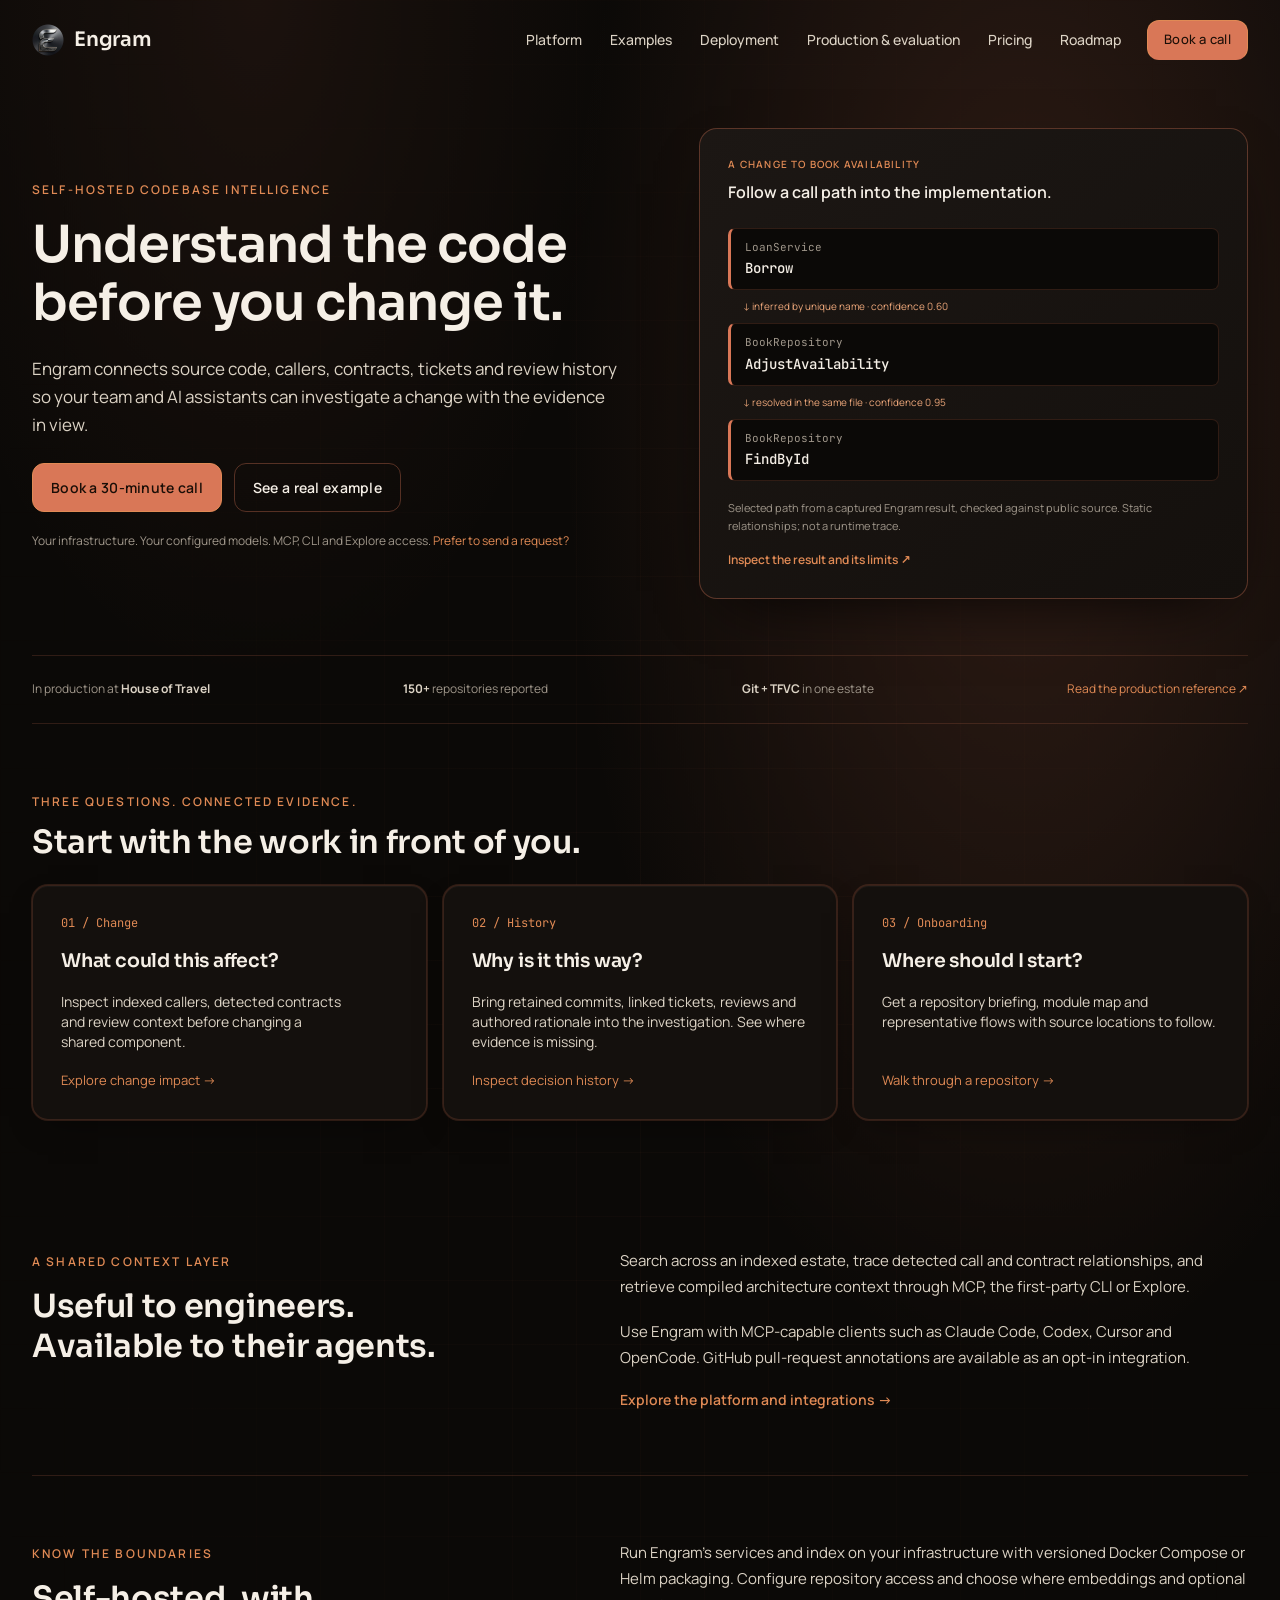
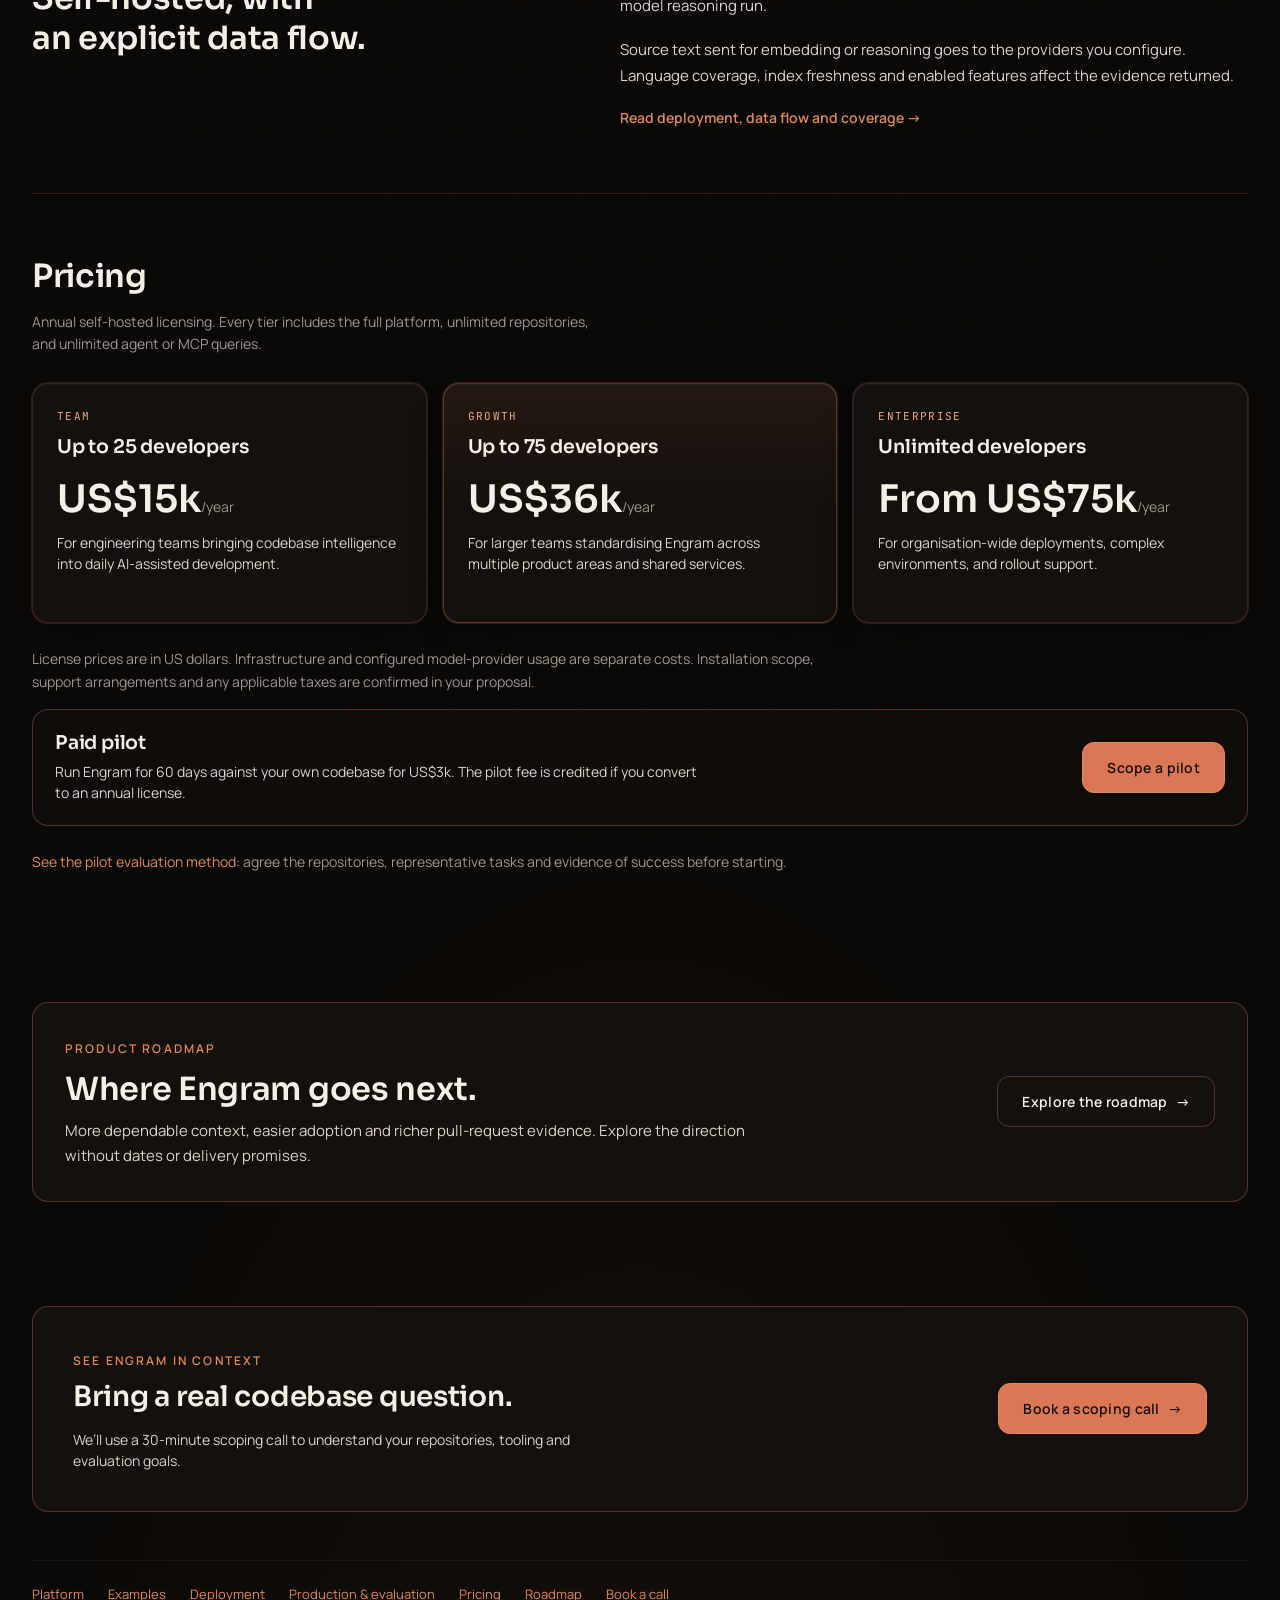
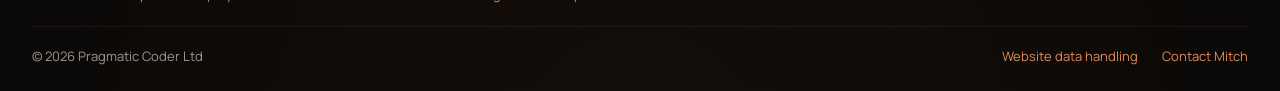
==== commit 85155211: "Unify site navigation and route enquiries through email-first contact page" ====
--- a/index.html
+++ b/index.html
@@ -55,13 +55,15 @@
 <div class="nav-links" id="nav-links"><a href="/platform.html">Platform</a>
 <a href="/examples.html">Examples</a>
 <a href="/deployment.html">Deployment</a>
+<a href="/case-study.html">Production &amp; evaluation</a>
 <a href="/index.html#pricing">Pricing</a>
-<a href="/roadmap.html">Roadmap</a><a href="https://calendar.google.com/calendar/u/0/appointments/schedules/AcZssZ03YZjoSkRzZ6Zj6q9sd8sf4mQ4YmHULVEeQg6vgVUbmmpikif88qI9nzSRRGoLaab0dH2Jpx8I" class="btn btn-primary nav-demo">Book a call</a></div>
+<a href="/roadmap.html">Roadmap</a>
+<a href="/demo.html" class="btn btn-primary nav-demo">Book a call</a></div>
 </nav></header>
 <main id="main"><section class="home-hero">
 <div class="home-hero-copy"><span class="eyebrow">Self-hosted codebase intelligence</span><h1>Understand the code<br class="desktop-break"/> before you change it.</h1>
 <p class="lead">Engram connects source code, callers, contracts, tickets and review history so your team and AI assistants can investigate a change with the evidence in view.</p>
-<div class="actions"><a class="btn btn-primary" href="https://calendar.google.com/calendar/u/0/appointments/schedules/AcZssZ03YZjoSkRzZ6Zj6q9sd8sf4mQ4YmHULVEeQg6vgVUbmmpikif88qI9nzSRRGoLaab0dH2Jpx8I">Book a 30-minute call</a><a class="btn btn-ghost" href="/examples.html">See a real example</a></div>
+<div class="actions"><a class="btn btn-primary" href="/demo.html">Book a 30-minute call</a><a class="btn btn-ghost" href="/examples.html">See a real example</a></div>
 <p class="hero-footnote">Your infrastructure. Your configured models. MCP, CLI and Explore access. <a href="/demo.html#request">Prefer to send a request?</a></p></div><figure class="evidence-panel">
 <figcaption><span class="eyebrow">A change to book availability</span><strong>Follow a call path into the implementation.</strong></figcaption>
 <ol class="trace-path">
@@ -110,12 +112,19 @@
             <h3>Paid pilot</h3>
             <p>Run Engram for 60 days against your own codebase for US$3k. The pilot fee is credited if you convert to an annual license.</p>
           </div>
-          <a href="https://calendar.google.com/calendar/u/0/appointments/schedules/AcZssZ03YZjoSkRzZ6Zj6q9sd8sf4mQ4YmHULVEeQg6vgVUbmmpikif88qI9nzSRRGoLaab0dH2Jpx8I" class="btn btn-primary">Scope a pilot</a>
+          <a href="/demo.html" class="btn btn-primary">Scope a pilot</a>
         </div>
       <p class="pricing-note"><a href="/case-study.html#evaluation">See the pilot evaluation method</a>: agree the repositories, representative tasks and evidence of success before starting.</p></section>
 <section class="section" id="roadmap" aria-labelledby="roadmap-h"><div class="roadmap-preview"><div><span class="eyebrow">Product roadmap</span><h2 id="roadmap-h">Where Engram goes next.</h2><p>More dependable context, easier adoption and richer pull-request evidence. Explore the direction without dates or delivery promises.</p></div><a class="btn btn-ghost" href="/roadmap.html">Explore the roadmap <span aria-hidden="true">→</span></a></div></section>
-<section class="closing-cta"><div><span class="eyebrow">See Engram in context</span><h2>Bring a real codebase question.</h2><p>We’ll use a 30-minute scoping call to understand your repositories, tooling and evaluation goals.</p></div><a class="btn btn-primary" href="https://calendar.google.com/calendar/u/0/appointments/schedules/AcZssZ03YZjoSkRzZ6Zj6q9sd8sf4mQ4YmHULVEeQg6vgVUbmmpikif88qI9nzSRRGoLaab0dH2Jpx8I">Book a scoping call <span aria-hidden="true">→</span></a></section></main>
-<footer class="footer"><span>© 2026 Pragmatic Coder Ltd</span><nav aria-label="Footer"><a href="/case-study.html">Production &amp; evaluation</a><a href="/roadmap.html">Roadmap</a><a href="/data-handling.html">Website data handling</a><a href="mailto:mitch@pragmaticcoder.com">Contact Mitch</a></nav></footer>
+<section class="closing-cta"><div><span class="eyebrow">See Engram in context</span><h2>Bring a real codebase question.</h2><p>We’ll use a 30-minute scoping call to understand your repositories, tooling and evaluation goals.</p></div><a class="btn btn-primary" href="/demo.html">Book a scoping call <span aria-hidden="true">→</span></a></section></main>
+<footer class="footer"><nav class="footer-primary" aria-label="Footer product"><a href="/platform.html">Platform</a>
+<a href="/examples.html">Examples</a>
+<a href="/deployment.html">Deployment</a>
+<a href="/case-study.html">Production &amp; evaluation</a>
+<a href="/index.html#pricing">Pricing</a>
+<a href="/roadmap.html">Roadmap</a>
+<a href="/demo.html">Book a call</a></nav>
+<div class="footer-meta"><span>© 2026 Pragmatic Coder Ltd</span><nav aria-label="Footer information"><a href="/data-handling.html">Website data handling</a><a href="mailto:mitch@pragmaticcoder.com">Contact Mitch</a></nav></div></footer>
 </div></div>
 <script src="/main.js" defer></script>
 </body></html>
--- a/refresh.css
+++ b/refresh.css
@@ -3,7 +3,12 @@
 [id] { scroll-margin-top: 24px; }
 .btn { letter-spacing: .02em; text-transform: none; font-size: 14px; justify-content: center; text-align: center; }
 .nav-links .nav-demo { font-size: 13px; padding: 9px 16px; }
+.nav-links .nav-demo[aria-current="page"] { color: var(--fg-onCopper); }
 .footer nav { display: flex; flex-wrap: wrap; gap: 12px 24px; }
+.footer-primary { flex-basis: 100%; }
+.footer-meta { display: flex; flex-wrap: wrap; align-items: center; justify-content: space-between; gap: 16px 24px; width: 100%; padding-top: 20px; margin-top: 8px; border-top: 1px solid var(--line-cool); }
+.footer a[aria-current="page"] { color: var(--copper-200); border-bottom-color: var(--copper-300); }
+.nav-logo, .nav-links a { flex-shrink: 0; }
 .nav-logo img { object-fit: contain; }
 .actions { display: flex; flex-wrap: wrap; gap: 14px 20px; align-items: center; margin-top: 24px; }
 .lead { font-size: 18px; line-height: 1.65; max-width: 64ch; }
